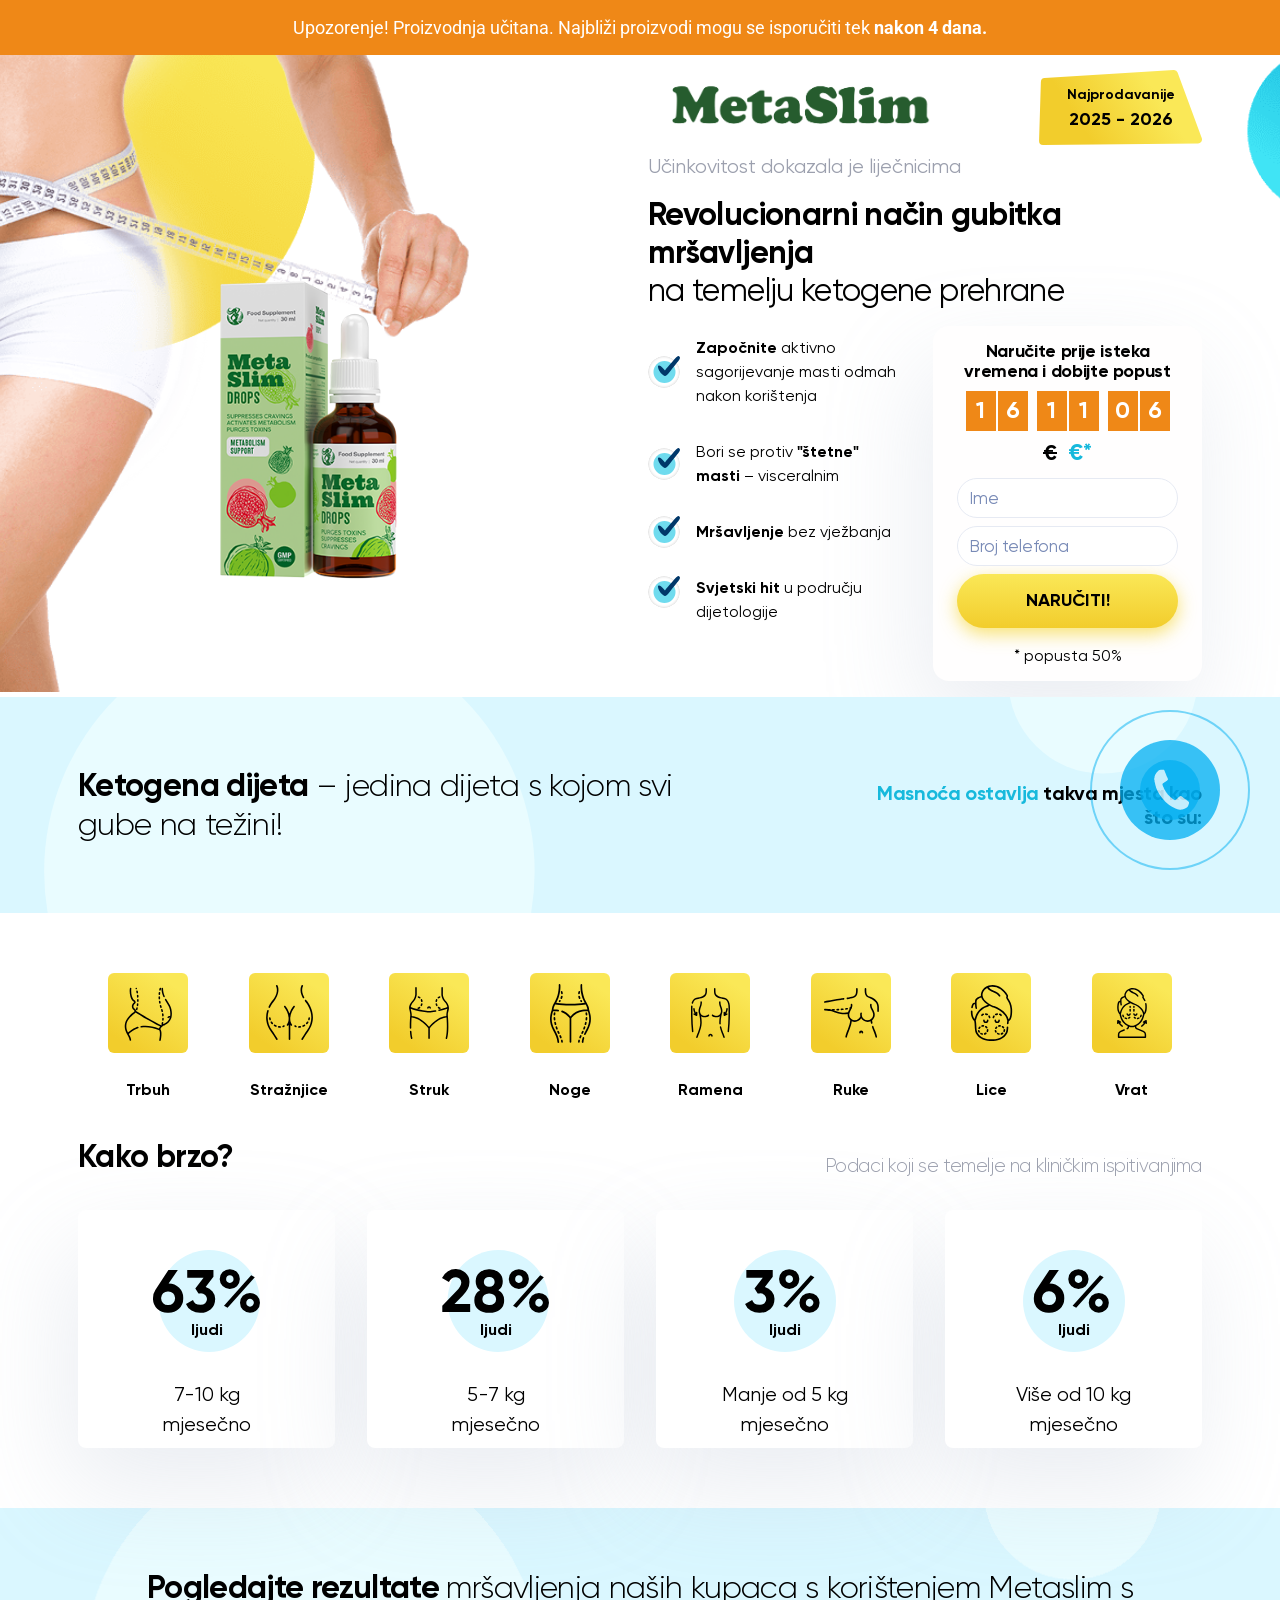
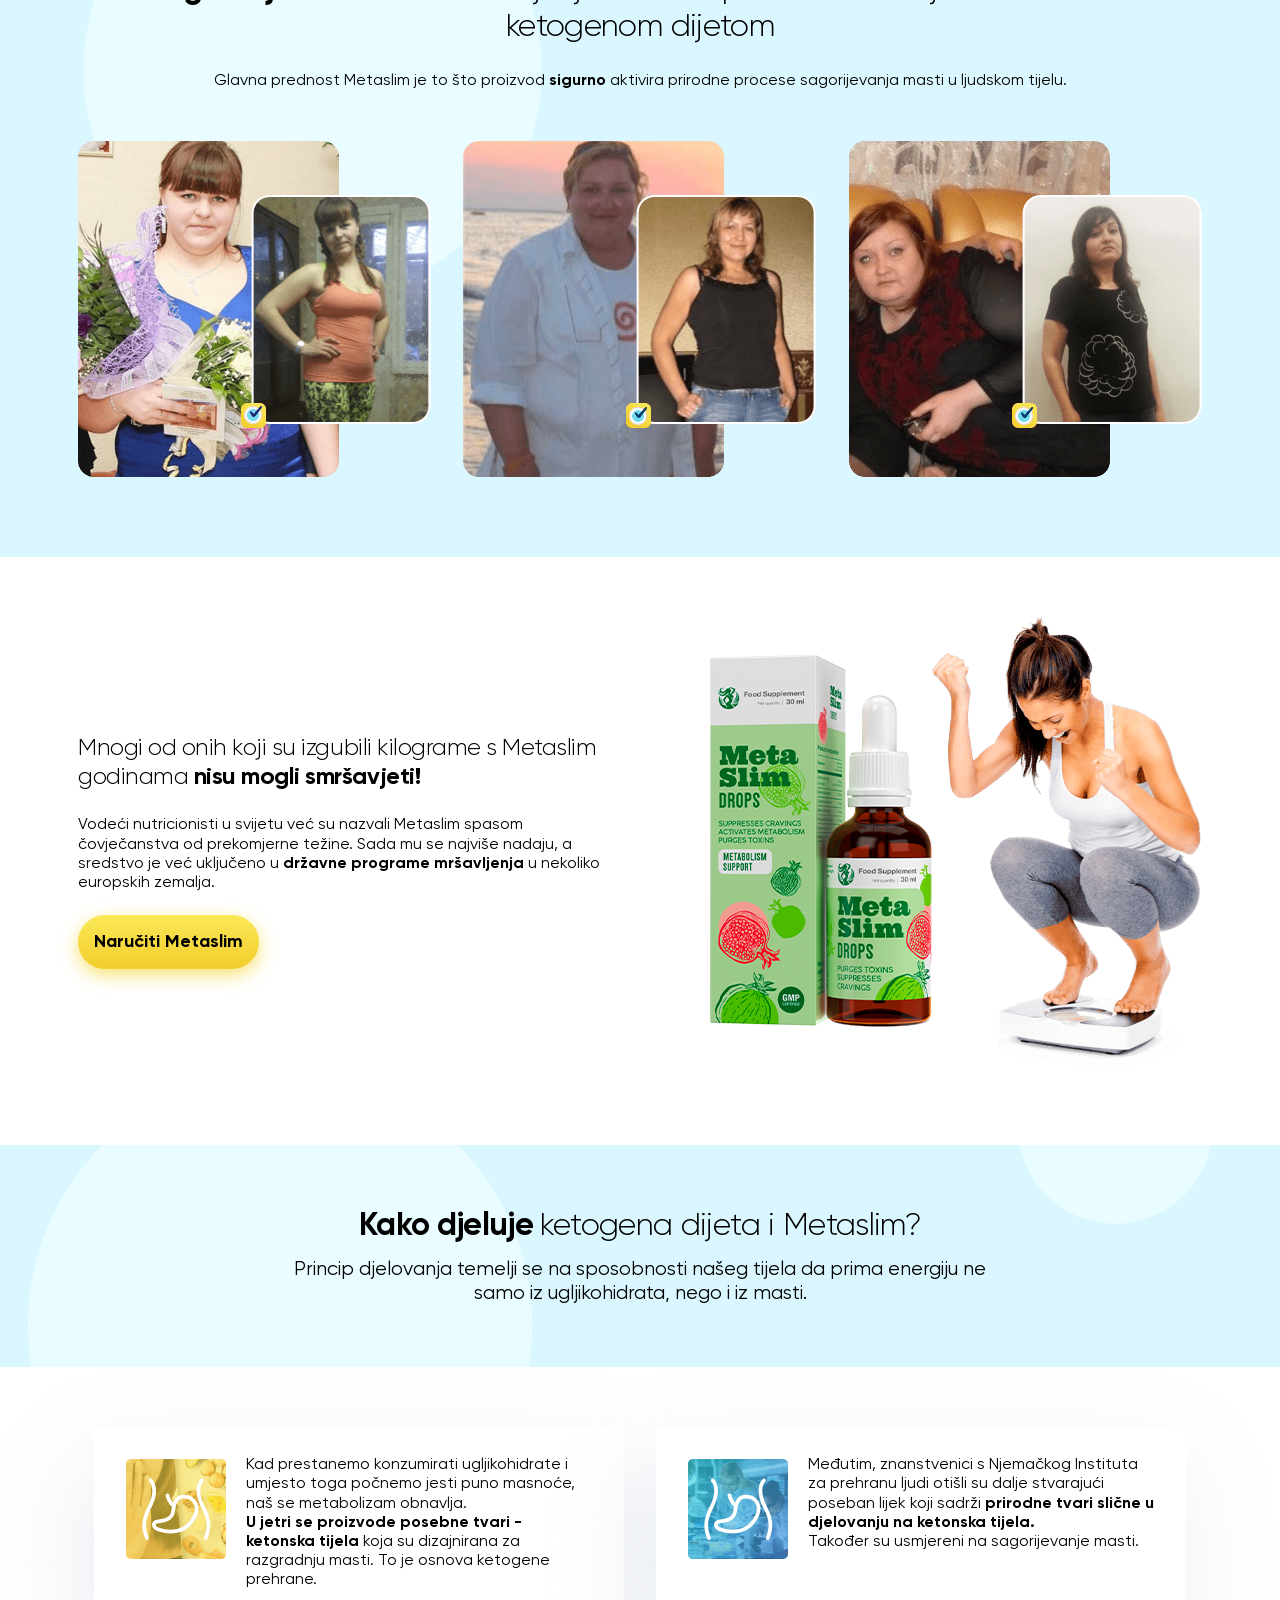
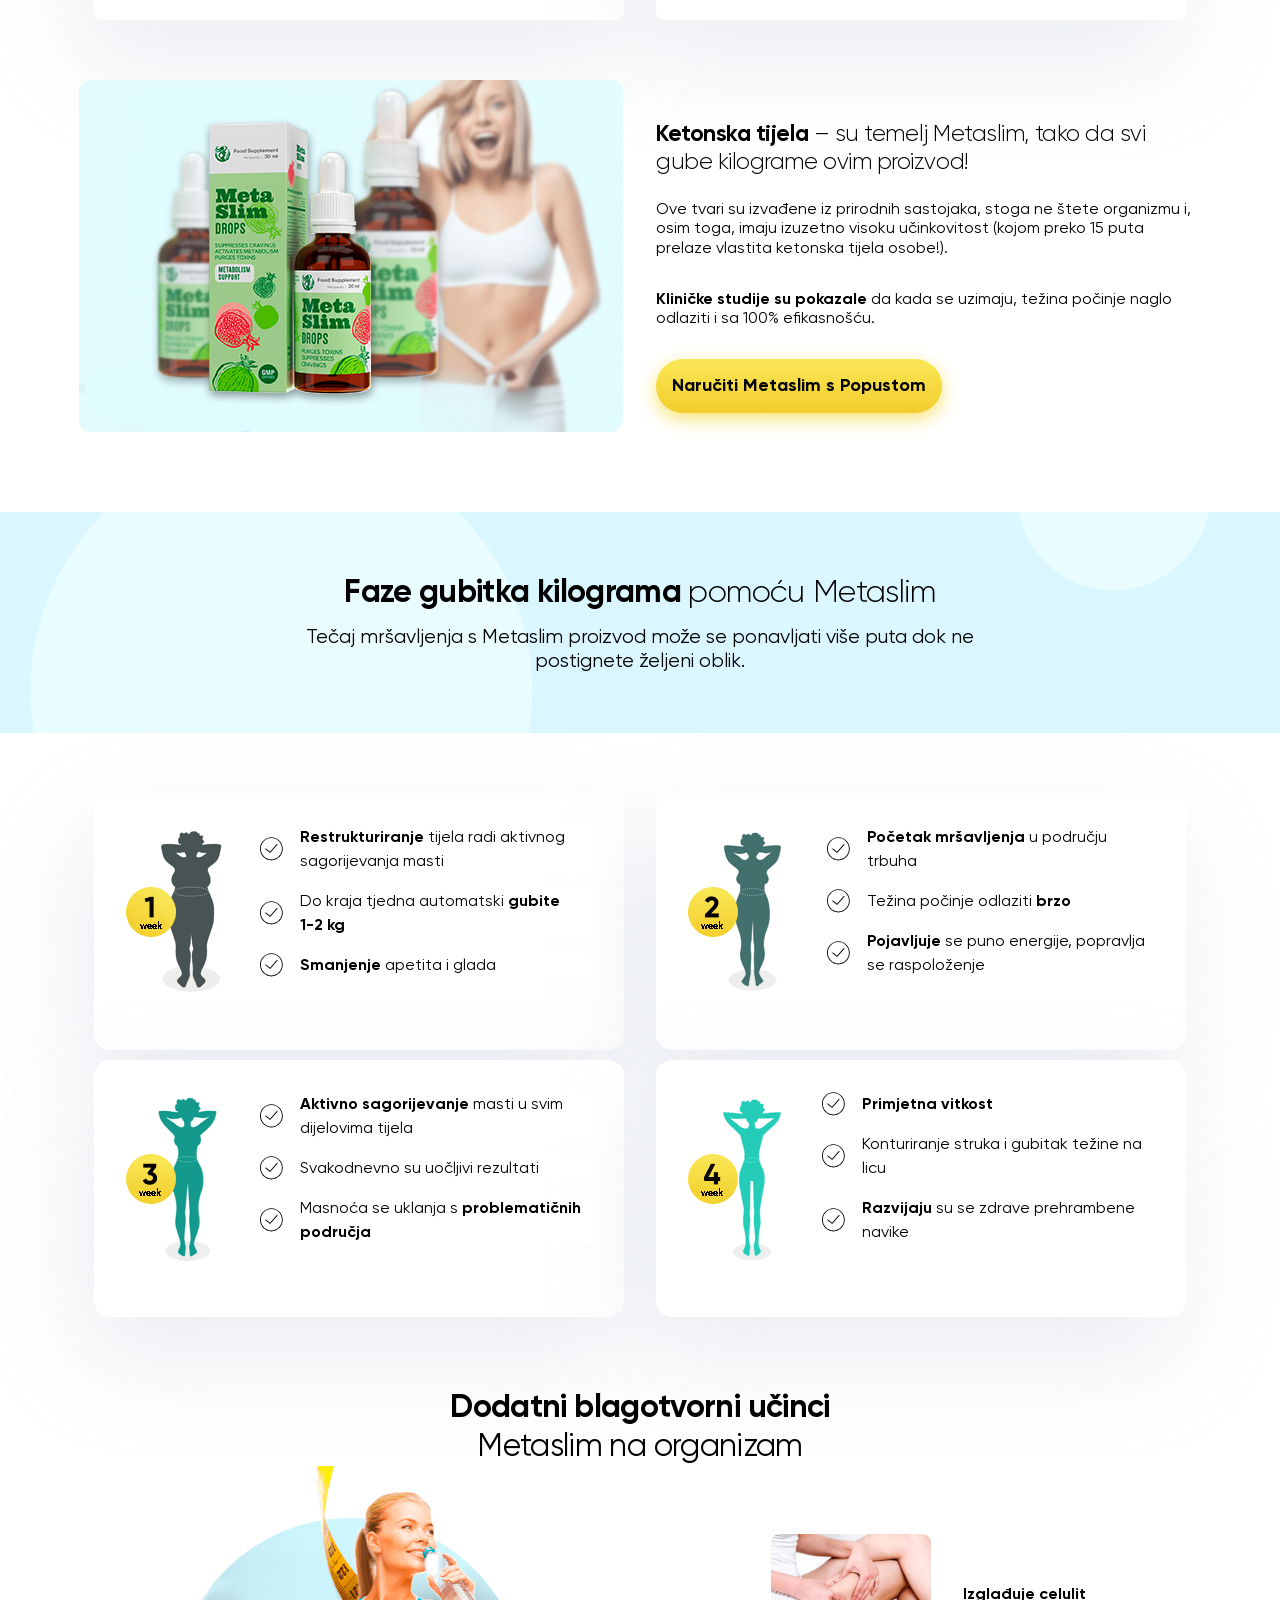
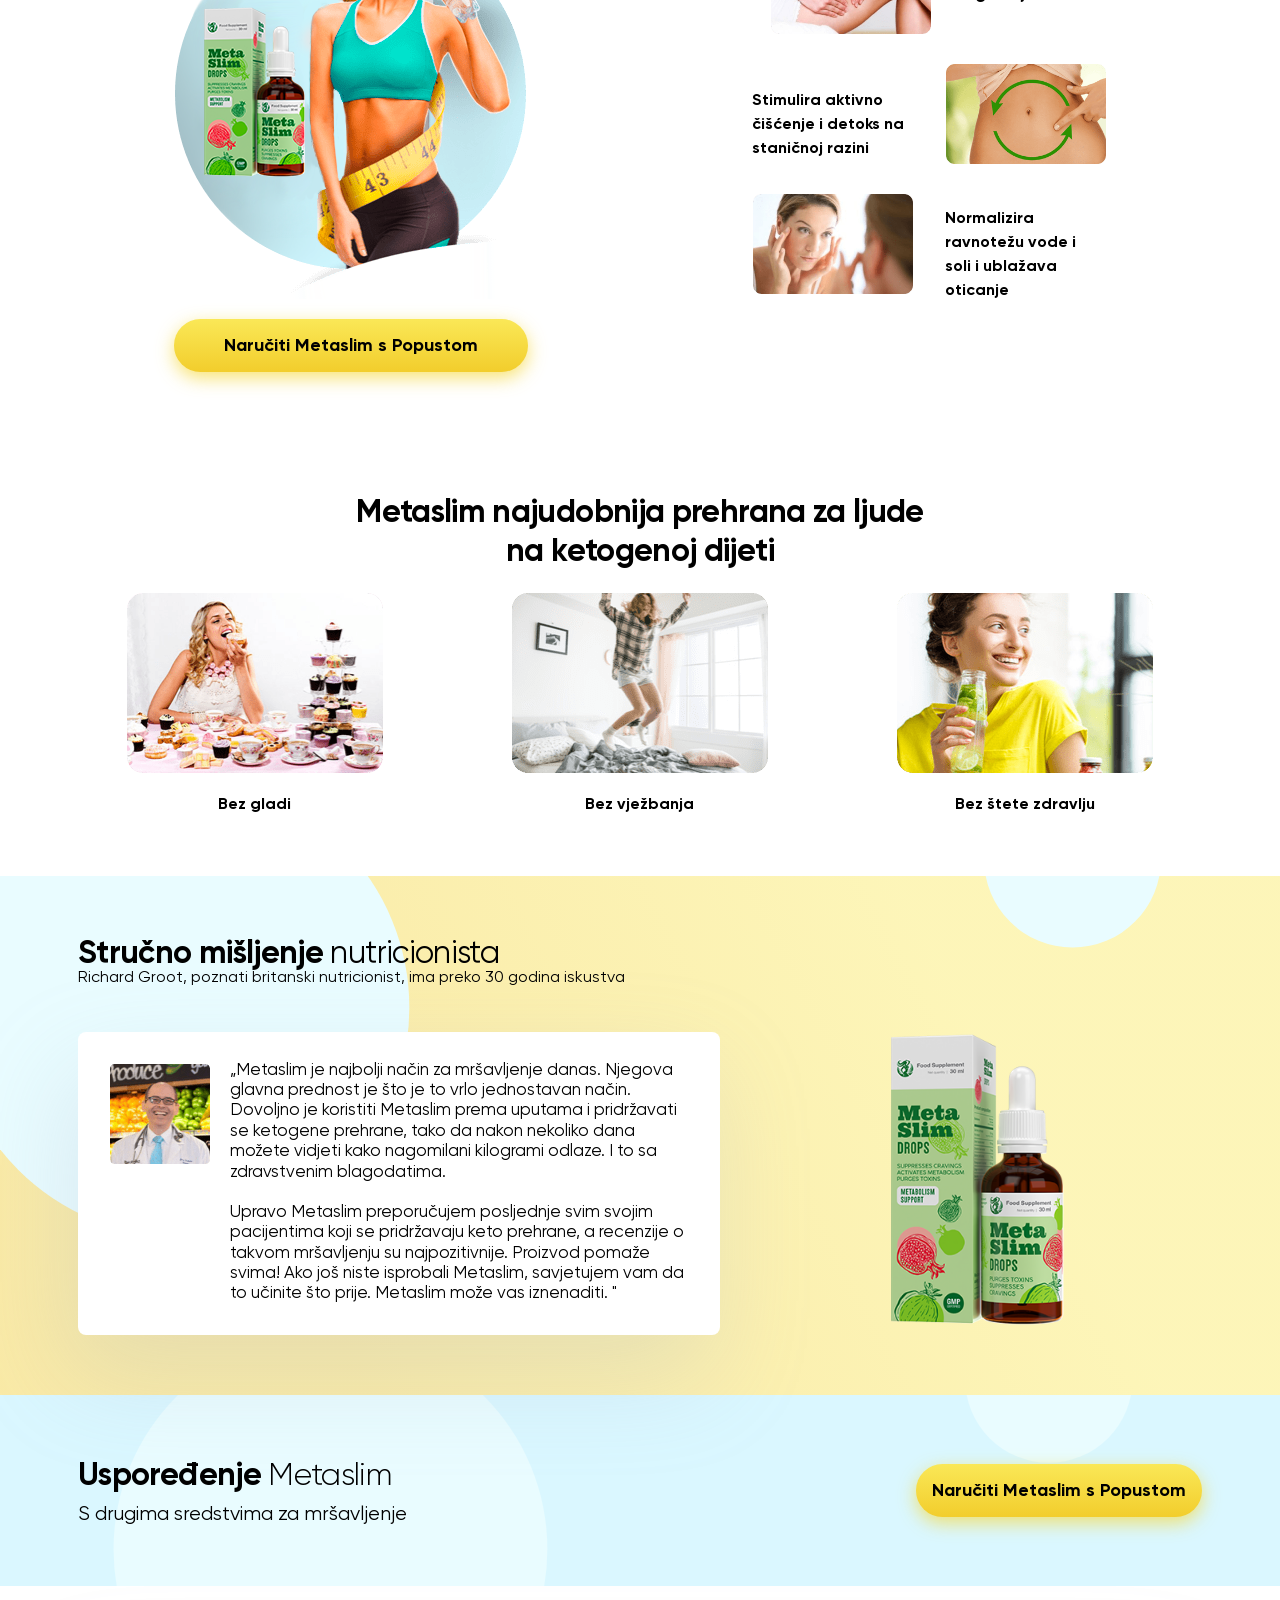
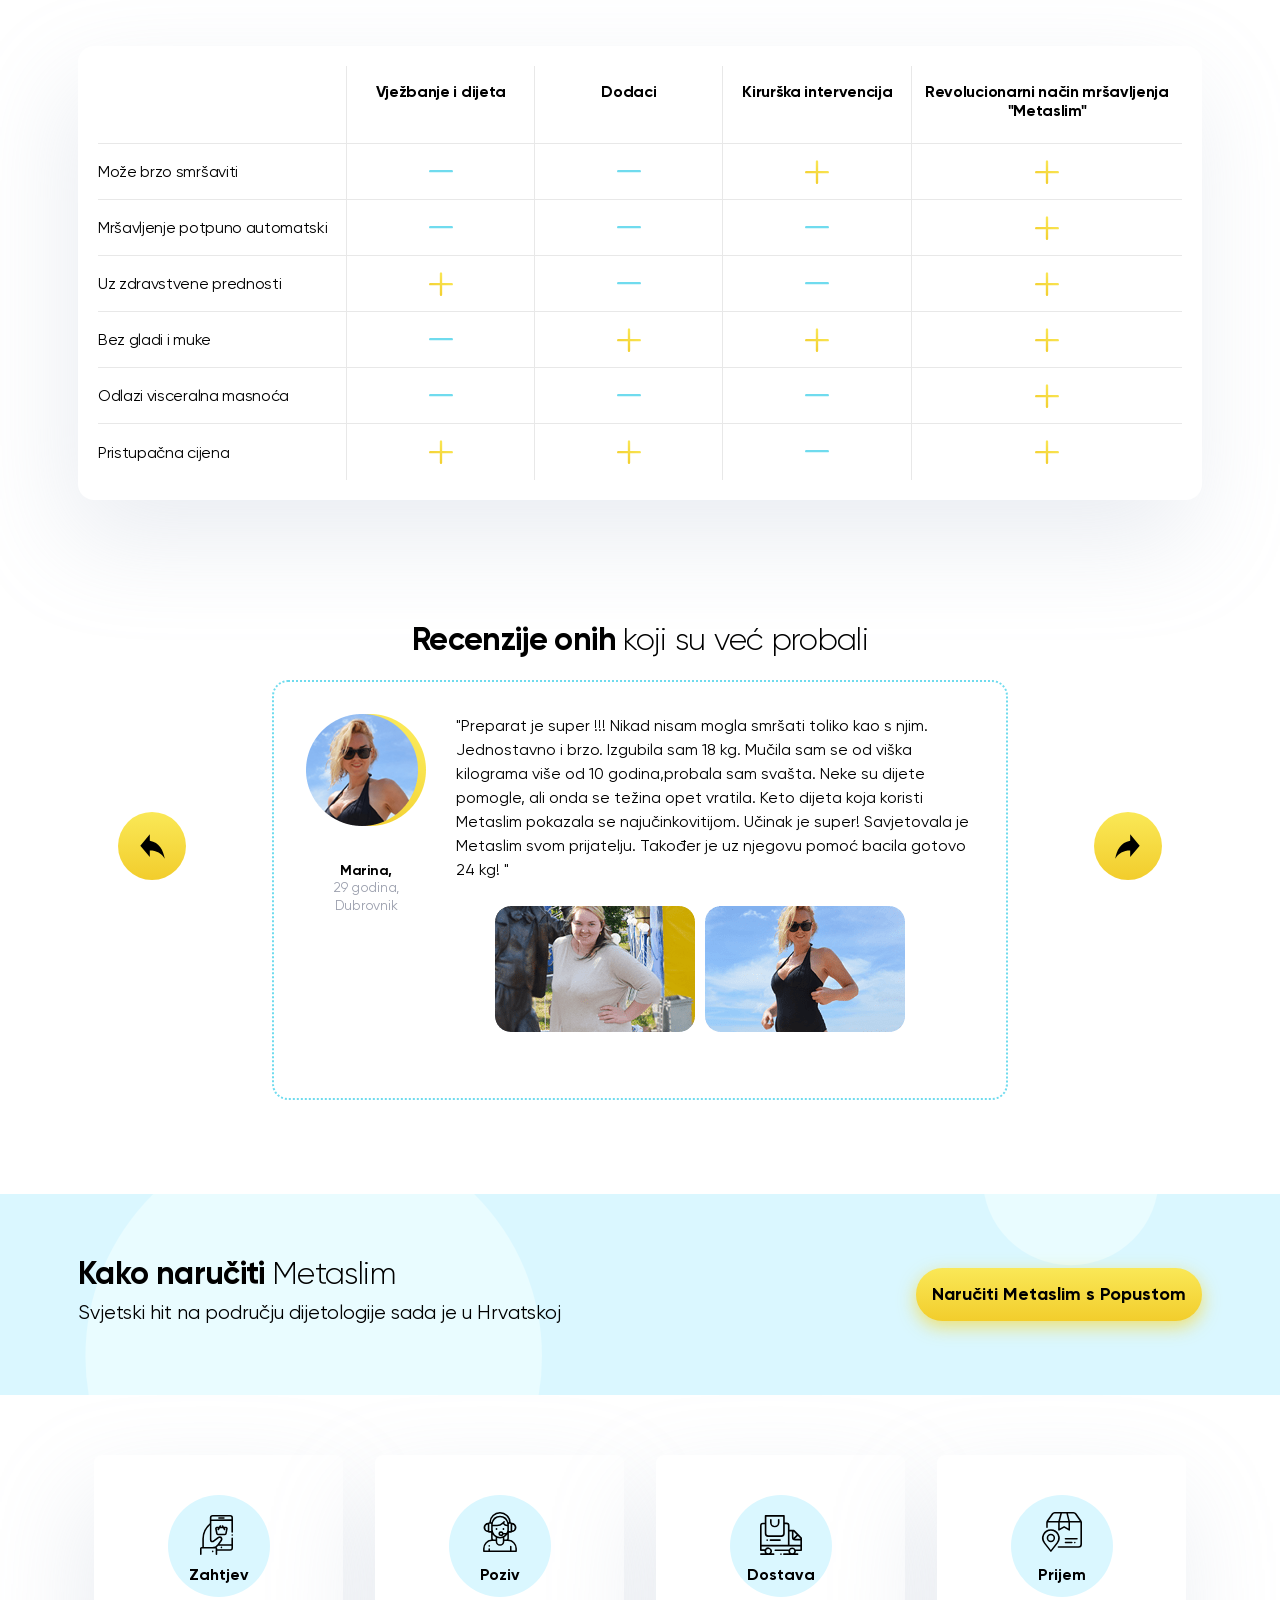
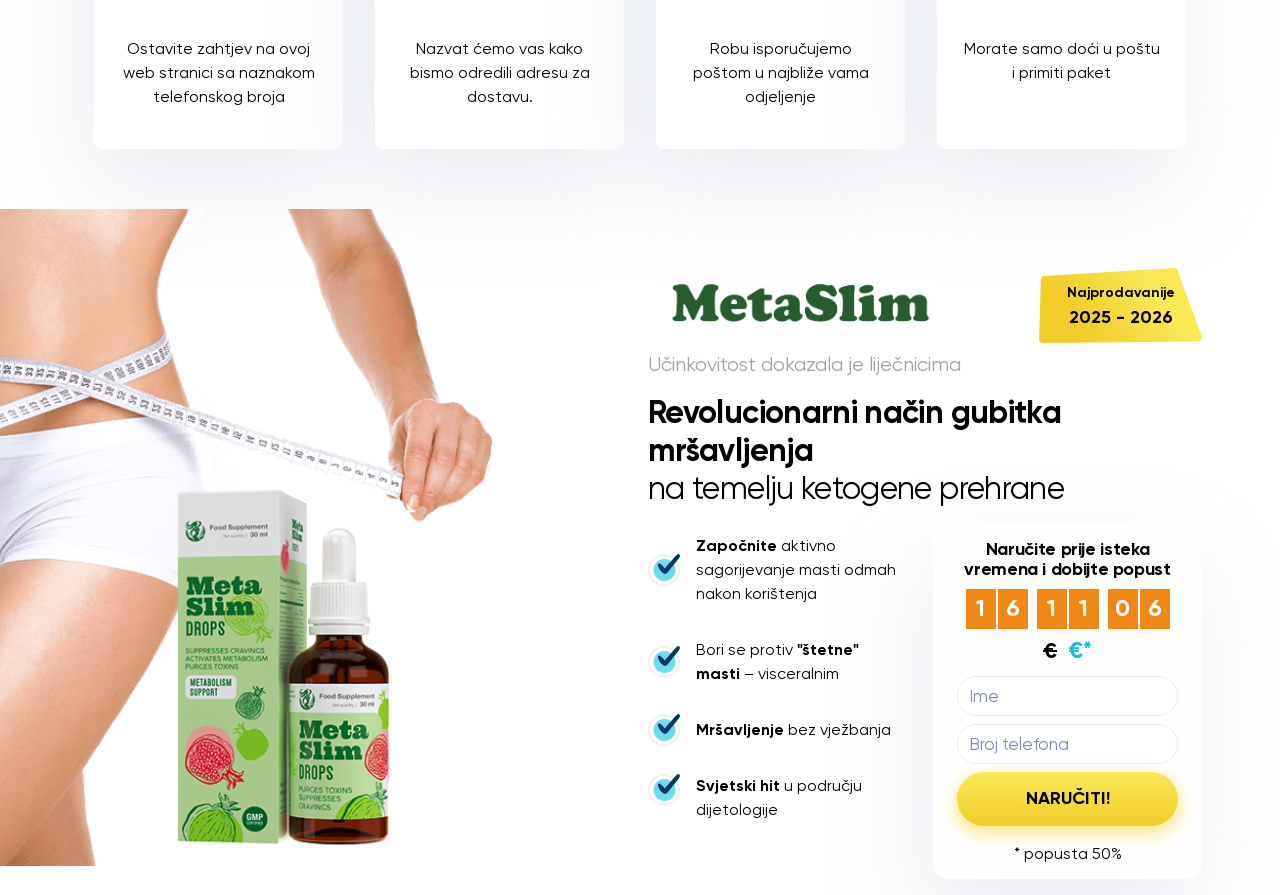
==== index.html @ 4e83c218 "Initial commit - Landing Metaslim Croatia" ====
<!doctype html>
<html lang="hr">
  <head>
    <meta charset="utf-8" />
    <meta content="width=device-width, initial-scale=1.0" name="viewport" />
    <title>Metaslim</title>
    <link rel="icon" href="img/favicon.png" type="image/x-icon" />
    <link rel="stylesheet" href="css/magnific-popup.css" />
    <link rel="stylesheet" href="css/style.css" />
    <style>
      .blockRedLine3103 {
        display: none !important;
      }
      .validator__tooltip {
        z-index: 0 !important;
      }
    </style>
  <script type="text/javascript" src="script_land.js" defer></script></head>
  <body class="timer-different">
    <div class="top-banner">
      <div class="top-banner__container">
        <p class="top-banner__attention"><span>Upozorenje!</span> Proizvodnja učitana. Najbliži proizvodi mogu se isporučiti tek <b>nakon 4 dana.</b></p>
      </div>
    </div>
    <header class="bg_header">
      <!-- / HEADER -->
      <div class="mw">
        <figure class="logo">
          <img alt="" class="main_logo" src="img/logo.png" />
          <figcaption>
            <span> Učinkovitost dokazala je liječnicima </span>
          </figcaption>
          <div class="order-hit">
            <img alt="" class="label" src="img/label.svg" />
            <div class="order-hit-txt">
              Najprodavanije<br />
              <span class="order-hit-txt-years">
                <script>
                  document.write(new Date().getFullYear() - 1);
                </script>
                -
                <script>
                  document.write(new Date().getFullYear());
                </script>
              </span>
            </div>
          </div>
        </figure>
        <figure class="product">
          <img alt="" class="sticker" src="img/label-2.svg" />
          <img alt="" class="main_product" src="img/produc1t.png" style="width: 100%; max-width: 225px; margin-top: 45px" />
        </figure>
        <h1>
          Revolucionarni način gubitka mršavljenja
          <br />
          <span> na temelju ketogene prehrane </span>
        </h1>
        <ul class="list marked">
          <li>
            <strong> Započnite </strong>
            aktivno sagorijevanje masti odmah nakon korištenja
          </li>
          <li>
            Bori se protiv
            <strong> "štetne" masti </strong>
            – visceralnim
          </li>
          <li>
            <strong> Mršavljenje </strong>
            bez vježbanja
          </li>
          <li>
            <strong> Svjetski hit </strong>
            u području dijetologije
          </li>
        </ul>
        <div class="form">
          <form action="/land/order" method="post" class="x_order_form al-form">
            <h5 class="w_700">
              Naručite prije isteka
              <br />
              vremena i dobijte popust
              <br />
            </h5>
            <div class="timer_container">
              <div class="timer">
                <div class="item-timer ih">
                  <span class="d_hours"></span>
                  <span class="d_hours"></span>
                </div>
                <div class="item-timer im">
                  <span class="d_minutes"></span>
                  <span class="d_minutes"></span>
                </div>
                <div class="item-timer is">
                  <span class="d_seconds"></span>
                  <span class="d_seconds"></span>
                </div>
              </div>
            </div>
            <span class="price w_700">
              <span class="old x_price_previous al-raw-cost-promo"></span><span class="old x_currency al-raw-currency">&euro;</span>
              <span class="new"> <span class="x_price_current al-raw-cost"></span><span class="new x_currency al-raw-currency">&euro;</span>*</span>
            </span>
            <select class="al-country" name="country" style="display: none"></select>
            <div><input placeholder="Ime" name="name" type="text" required autocomplete="name" /></div>
            <div><input placeholder="Broj telefona" name="phone" type="tel" required autocomplete="tel" /></div>
            <input type="submit" value="NARUČITI!" />
            <p>* popusta 50%</p>
          </form>
        </div>
      </div>
    </header>
    <main class="main-content">
      <!-- /Section 001 -->
      <section class="bg_011" id="art011">
        <div class="mw is-grid">
          <div class="col c-8">
            <h2>
              <strong> Ketogena dijeta </strong>
              – jedina dijeta s kojom svi gube na težini!
            </h2>
          </div>
          <div class="col c-4">
            <h4>
              <span class="color_alt_2"> Masnoća ostavlja </span>
              takva mjesta kao što su:
            </h4>
          </div>
        </div>
      </section>
      <!-- / SECTION 1 -->
      <section id="art1">
        <div class="mw">
          <ul class="cards is-grid type_1">
            <li>
              <figure>
                <img src="img/a1-1.svg" />
                <figcaption>
                  <p>Trbuh</p>
                </figcaption>
              </figure>
            </li>
            <li>
              <figure>
                <img src="img/a1-2.svg" />
                <figcaption>
                  <p>Stražnjice</p>
                </figcaption>
              </figure>
            </li>
            <li>
              <figure>
                <img src="img/a1-3.svg" />
                <figcaption>
                  <p>Struk</p>
                </figcaption>
              </figure>
            </li>
            <li>
              <figure>
                <img src="img/a1-4.svg" />
                <figcaption>
                  <p>Noge</p>
                </figcaption>
              </figure>
            </li>
            <li>
              <figure>
                <img src="img/a1-5.svg" />
                <figcaption>
                  <p>Ramena</p>
                </figcaption>
              </figure>
            </li>
            <li>
              <figure>
                <img src="img/a1-6.svg" />
                <figcaption>
                  <p>Ruke</p>
                </figcaption>
              </figure>
            </li>
            <li>
              <figure>
                <img src="img/a1-7.svg" />
                <figcaption>
                  <p>Lice</p>
                </figcaption>
              </figure>
            </li>
            <li>
              <figure>
                <img src="img/a1-8.svg" />
                <figcaption>
                  <p>Vrat</p>
                </figcaption>
              </figure>
            </li>
          </ul>
        </div>
      </section>
      <!-- / SECTION 2 -->
      <section class="bg_2" id="art2">
        <div class="mw is-grid">
          <div class="col c-6">
            <h2>Kako brzo?</h2>
            <br />
          </div>
          <div class="col c-6">
            <h4 class="color_alt">Podaci koji se temelje na kliničkim ispitivanjima</h4>
          </div>
        </div>
        <div class="mw">
          <ul class="cards is-grid type_2">
            <li>
              <figure>
                <div class="people-perc">
                  <img src="img/a2-1.svg" />
                  <div class="people-perc-txt">ljudi</div>
                </div>
                <figcaption>
                  <p>
                    7-10 kg
                    <br />
                    mjesečno
                    <br />
                  </p>
                </figcaption>
              </figure>
            </li>
            <li>
              <figure>
                <div class="people-perc">
                  <img src="img/a2-2.svg" />
                  <div class="people-perc-txt">ljudi</div>
                </div>
                <figcaption>
                  <p>
                    5-7 kg
                    <br />
                    mjesečno
                    <br />
                  </p>
                </figcaption>
              </figure>
            </li>
            <li>
              <figure>
                <div class="people-perc">
                  <img src="img/a2-3.svg" />
                  <div class="people-perc-txt">ljudi</div>
                </div>
                <figcaption>
                  <p>
                    Manje od 5 kg
                    <br />
                    mjesečno
                    <br />
                  </p>
                </figcaption>
              </figure>
            </li>
            <li>
              <figure>
                <div class="people-perc">
                  <img src="img/a2-4.svg" />
                  <div class="people-perc-txt">ljudi</div>
                </div>
                <figcaption>
                  <p>
                    Više od 10 kg<br />
                    mjesečno
                    <br />
                  </p>
                </figcaption>
              </figure>
            </li>
          </ul>
        </div>
      </section>
      <!-- / SECTION 3 -->
      <section class="bg_3 invert text__color-inversion" id="art3">
        <div class="mw dc">
          <h2>
            <strong> Pogledajte rezultate </strong>
            mršavljenja naših kupaca s korištenjem Metaslim s ketogenom dijetom
          </h2>
          <p class="after__title">
            Glavna prednost Metaslim je to što proizvod
            <strong> sigurno </strong>
            aktivira prirodne procese sagorijevanja masti u ljudskom tijelu.
          </p>
        </div>
        <div class="mw">
          <ul class="cards is-grid type_3">
            <li>
              <figure>
                <img src="img/a3-1.png" />
              </figure>
            </li>
            <li>
              <figure>
                <img src="img/a3-2.png" />
              </figure>
            </li>
            <li>
              <figure>
                <img src="img/a3-3.png" />
              </figure>
            </li>
          </ul>
        </div>
      </section>
      <!-- / SECTION 4 -->
      <section class="bg_4" id="art4">
        <div class="mw is-grid">
          <div class="col c-6">
            <h3>
              Mnogi od onih koji su izgubili kilograme s Metaslim godinama
              <strong> nisu mogli smršavjeti! </strong>
            </h3>
            <p>
              Vodeći nutricionisti u svijetu već su nazvali Metaslim spasom čovječanstva od prekomjerne težine. Sada mu se najviše nadaju, a sredstvo je već uključeno u <strong>državne programe mršavljenja </strong>
              u nekoliko europskih zemalja.
            </p>
            <button class="sm-center btn type_0 modal ever-popup-btn" style="margin-top: 10px; display: block" href="#">Naručiti Metaslim</button>
          </div>
          <div class="col c-6">
            <figure>
              <img src="img/a4.png" />
            </figure>
          </div>
        </div>
      </section>
      <!-- /SECTION 55 -->
      <section class="bg_55" id="art55">
        <div class="mw dc">
          <h2>
            <strong> Kako djeluje </strong>
            ketogena dijeta i Metaslim?
          </h2>
          <p class="after__title">Princip djelovanja temelji se na sposobnosti našeg tijela da prima energiju ne samo iz ugljikohidrata, nego i iz masti.</p>
        </div>
      </section>
      <!-- / SECTION 5 -->
      <section id="art5">
        <div class="mw dc">
          <ul class="type_5 cards is-grid">
            <li>
              <figure>
                <img src="img/a5-1.png" />
                <figcaption>
                  <p>Kad prestanemo konzumirati ugljikohidrate i umjesto toga počnemo jesti puno masnoće, naš se metabolizam obnavlja.</p>
                  <p>
                    <strong> U jetri se proizvode posebne tvari - ketonska tijela </strong>
                    koja su dizajnirana za razgradnju masti. To je osnova ketogene prehrane.
                  </p>
                </figcaption>
              </figure>
            </li>
            <li>
              <figure>
                <img src="img/a5-2.png" />
                <figcaption>
                  <p>
                    Međutim, znanstvenici s Njemačkog Instituta za prehranu ljudi otišli su dalje stvarajući poseban lijek koji sadrži
                    <strong> prirodne tvari slične u djelovanju na ketonska tijela. </strong>
                  </p>
                  <p>Također su usmjereni na sagorijevanje masti.</p>
                </figcaption>
              </figure>
            </li>
          </ul>
        </div>
      </section>
      <!-- / SECTION 6 -->
      <section id="art6">
        <div class="mw is-grid">
          <div class="col c-6">
            <figure>
              <img src="img/a6.png" style="border-radius: 13px" />
            </figure>
          </div>
          <div class="col c-6">
            <h3>
              <strong> Ketonska tijela </strong>
              – su temelj Metaslim, tako da svi gube kilograme ovim proizvod!
            </h3>
            <p>Ove tvari su izvađene iz prirodnih sastojaka, stoga ne štete organizmu i, osim toga, imaju izuzetno visoku učinkovitost (kojom preko 15 puta prelaze vlastita ketonska tijela osobe!).</p>
            <p>
              <strong> Kliničke studije su pokazale </strong>
              da kada se uzimaju, težina počinje naglo odlaziti i sa 100% efikasnošću.
            </p>
            <button class="btn type_0 modal ever-popup-btn" href="#">Naručiti Metaslim s Popustom</button>
          </div>
        </div>
      </section>
      <!-- /SECTION 77 -->
      <section class="bg_77" id="art77">
        <div class="mw dc">
          <h2>
            <strong> Faze gubitka kilograma </strong>
            pomoću Metaslim
          </h2>
          <p class="after__title">Tečaj mršavljenja s Metaslim proizvod može se ponavljati više puta dok ne postignete željeni oblik.</p>
        </div>
      </section>
      <!-- / SECTION 7 -->
      <section id="art7">
        <div class="mw dc">
          <ul class="type_6 cards is-grid">
            <li>
              <figure>
                <img src="img/a7-1.png" />
                <figcaption>
                  <ul class="list marked marked2">
                    <li>
                      <strong> Restrukturiranje </strong>
                      tijela radi aktivnog sagorijevanja masti
                    </li>
                    <li>
                      Do kraja tjedna automatski
                      <strong>
                        gubite
                        <span style="white-space: nowrap">1-2 kg</span>
                        <br />
                      </strong>
                    </li>
                    <li>
                      <strong> Smanjenje </strong>
                      apetita i glada
                    </li>
                  </ul>
                </figcaption>
              </figure>
            </li>
            <li>
              <figure>
                <img src="img/a7-2.png" />
                <figcaption>
                  <ul class="list marked marked2">
                    <li>
                      <strong> Početak mršavljenja </strong>
                      u području
                      <br />
                      trbuha
                      <br />
                    </li>
                    <li>
                      Težina počinje odlaziti
                      <strong> brzo </strong>
                    </li>
                    <li>
                      <strong> Pojavljuje </strong>
                      se puno energije, popravlja se raspoloženje
                    </li>
                  </ul>
                </figcaption>
              </figure>
            </li>
            <li>
              <figure>
                <img src="img/a7-3.png" />
                <figcaption>
                  <ul class="list marked marked2">
                    <li>
                      <strong> Aktivno sagorijevanje </strong>
                      masti u svim dijelovima tijela
                    </li>
                    <li>Svakodnevno su uočljivi rezultati</li>
                    <li>
                      Masnoća se uklanja s
                      <strong> problematičnih područja </strong>
                    </li>
                  </ul>
                </figcaption>
              </figure>
            </li>
            <li>
              <figure>
                <img src="img/a7-4.png" />
                <figcaption>
                  <ul class="list marked marked2">
                    <li>
                      <strong> Primjetna vitkost </strong>
                    </li>
                    <li>Konturiranje struka i gubitak težine na licu</li>
                    <li>
                      <strong> Razvijaju </strong>
                      su se zdrave prehrambene navike
                    </li>
                  </ul>
                </figcaption>
              </figure>
            </li>
          </ul>
        </div>
      </section>
      <!-- / SECTION 8 -->
      <section id="art8">
        <div class="mw dc">
          <h2>
            Dodatni blagotvorni učinci
            <span>
              <br />
              Metaslim na organizam
            </span>
          </h2>
        </div>
        <div class="mw is-grid">
          <div class="col c-4">
            <figure class="other">
              <img src="img/a8.png" />
              <button class="btn type_0 modal ever-popup-btn first-btn" style="width: 100%" href="#">Naručiti Metaslim s Popustom</button>
            </figure>
          </div>
          <div class="col c-4">
            <ul class="cards is-grid type_88">
              <li>
                <figure>
                  <img src="img/a8-4.png" />
                </figure>
                <p class="other">Izglađuje celulit</p>
              </li>
              <li>
                <p class="h order2">Stimulira aktivno čišćenje i detoks na staničnoj razini</p>
                <figure class="order1">
                  <img src="img/a8-5.png" />
                </figure>
              </li>
              <li>
                <figure>
                  <img src="img/a8-6.png" />
                </figure>
                <p class="other">Normalizira ravnotežu vode i soli i ublažava oticanje</p>
              </li>
            </ul>
            <button class="btn type_0 modal ever-popup-btn second-btn" href="#">Naručiti Metaslim s Popustom</button>
          </div>
        </div>
      </section>
      <!-- / SECTION 10 -->
      <section class="bg_10" id="art10">
        <div class="mw dc">
          <h2>
            Metaslim najudobnija prehrana za ljude<br />
            na ketogenoj dijeti
          </h2>
          <div class="mw"></div>
          <ul class="cards is-grid type_9">
            <li>
              <figure>
                <img src="img/a10-1.png" class="not" />
                <figcaption>
                  <p>Bez gladi</p>
                </figcaption>
              </figure>
            </li>
            <li>
              <figure>
                <img src="img/a10-3.png" class="not" />
                <figcaption>
                  <p>Bez vježbanja</p>
                </figcaption>
              </figure>
            </li>
            <li>
              <figure>
                <img src="img/a10-4.png" class="not" />
                <figcaption>
                  <p>Bez štete zdravlju</p>
                </figcaption>
              </figure>
            </li>
          </ul>
        </div>
      </section>
      <!-- / SECTION 11 -->
      <section class="bg_11" id="art11">
        <div class="mw is-grid">
          <div class="col c-7">
            <h2>
              Stručno mišljenje
              <span> nutricionista </span>
            </h2>
            <p class="after__title">Richard Groot, poznati britanski nutricionist, ima preko 30 godina iskustva</p>
            <div class="other">
              <figure>
                <img src="img/a11.png" class="not expert" />
                <figcaption>
                  <p class="mt" style="font-size: 17px">„Metaslim je najbolji način za mršavljenje danas. Njegova glavna prednost je što je to vrlo jednostavan način. Dovoljno je koristiti Metaslim prema uputama i pridržavati se ketogene prehrane, tako da nakon nekoliko dana možete vidjeti kako nagomilani kilogrami odlaze. I to sa zdravstvenim blagodatima.</p>
                  <p style="font-size: 17px">Upravo Metaslim preporučujem posljednje svim svojim pacijentima koji se pridržavaju keto prehrane, a recenzije o takvom mršavljenju su najpozitivnije. Proizvod pomaže svima! Ako još niste isprobali Metaslim, savjetujem vam da to učinite što prije. Metaslim može vas iznenaditi. "</p>
                </figcaption>
              </figure>
            </div>
          </div>
          <div class="col c-5">
            <div class="mw">
              <figure class="h">
                <img src="img/produc1t.png" class="not product" />
              </figure>
            </div>
          </div>
        </div>
      </section>
      <!-- /SECTION 112 -->
      <section class="bg_112" id="art012">
        <div class="mw is-grid">
          <div class="col c-6">
            <h2>
              <strong> Uspoređenje </strong>
              Metaslim
            </h2>
            <p class="after__title">S drugima sredstvima za mršavljenje</p>
          </div>
          <div class="col c-6 other">
            <button class="btn type_0 modal ever-popup-btn" href="#">Naručiti Metaslim s Popustom</button>
          </div>
        </div>
      </section>
      <!-- / SECTION 12 -->
      <section class="bg_12" id="art12">
        <div class="mw">
          <div class="table type_1 main-table">
            <div class="features dn">
              <div class="empty"></div>
              <div class="param">
                <h6>Može brzo smršaviti</h6>
              </div>
              <div class="param">
                <h6>Mršavljenje potpuno automatski</h6>
              </div>
              <div class="param">
                <h6>Uz zdravstvene prednosti</h6>
              </div>
              <div class="param">
                <h6>Bez gladi i muke</h6>
              </div>
              <div class="param">
                <h6>Odlazi visceralna masnoća</h6>
              </div>
              <div class="param">
                <h6>Pristupačna cijena</h6>
              </div>
            </div>
            <div class="cols">
              <div class="col">
                <div>
                  <h5>Vježbanje i dijeta</h5>
                </div>
                <div>
                  <img src="img/minus.svg" />
                </div>
                <div>
                  <img src="img/minus.svg" />
                </div>
                <div>
                  <img src="img/plus.svg" />
                </div>
                <div>
                  <img src="img/minus.svg" />
                </div>
                <div>
                  <img src="img/minus.svg" />
                </div>
                <div>
                  <img src="img/plus.svg" />
                </div>
              </div>
              <div class="col second">
                <div>
                  <h5>Dodaci</h5>
                </div>
                <div>
                  <img src="img/minus.svg" />
                </div>
                <div>
                  <img src="img/minus.svg" />
                </div>
                <div>
                  <img src="img/minus.svg" />
                </div>
                <div>
                  <img src="img/plus.svg" />
                </div>
                <div>
                  <img src="img/minus.svg" />
                </div>
                <div>
                  <img src="img/plus.svg" />
                </div>
              </div>
              <div class="col bn third">
                <div>
                  <h5>Kirurška intervencija</h5>
                </div>
                <div>
                  <img src="img/plus.svg" />
                </div>
                <div>
                  <img src="img/minus.svg" />
                </div>
                <div>
                  <img src="img/minus.svg" />
                </div>
                <div>
                  <img src="img/plus.svg" />
                </div>
                <div>
                  <img src="img/minus.svg" />
                </div>
                <div>
                  <img src="img/minus.svg" />
                </div>
              </div>
            </div>
            <div class="col features">
              <div>
                <h5>Revolucionarni način mršavljenja "Metaslim"</h5>
              </div>
              <div>
                <img src="img/plus.svg" />
              </div>
              <div>
                <img src="img/plus.svg" />
              </div>
              <div>
                <img src="img/plus.svg" />
              </div>
              <div>
                <img src="img/plus.svg" />
              </div>
              <div>
                <img src="img/plus.svg" />
              </div>
              <div>
                <img src="img/plus.svg" />
              </div>
            </div>
          </div>
          <div class="text-absolute">
            <h6>Može brzo smršaviti</h6>
            <h6>Mršavljenje potpuno automatski</h6>
            <h6>Uz zdravstvene prednosti</h6>
            <h6>Bez gladi i muke</h6>
            <h6>Odlazi visceralna masnoća</h6>
            <h6>Pristupačna cijena</h6>
          </div>
          <div class="scc">
            <button class="table-prev"></button>
            <button class="table-next"></button>
          </div>
        </div>
      </section>
      <!-- / SECTION 13 -->
      <section class="bg_13" id="art13">
        <div class="mw dc">
          <h2>
            <strong> Recenzije onih </strong>
            koji su već probali
          </h2>
        </div>
        <div class="mw dc">
          <div class="scw rew">
            <ul id="reviews">
              <li>
                <figure>
                  <img src="img/ava1.png" style="max-width: 120px" />
                  <figcaption>
                    <h5>
                      Marina,
                      <span class="color_alt">
                        <br />
                        29 godina, Dubrovnik
                        <br />
                      </span>
                    </h5>
                  </figcaption>
                </figure>
                <article>
                  <p>"Preparat je super !!! Nikad nisam mogla smršati toliko kao s njim. Jednostavno i brzo. Izgubila sam 18 kg. Mučila sam se od viška kilograma više od 10 godina,probala sam svašta. Neke su dijete pomogle, ali onda se težina opet vratila. Keto dijeta koja koristi Metaslim pokazala se najučinkovitijom. Učinak je super! Savjetovala je Metaslim svom prijatelju. Također je uz njegovu pomoć bacila gotovo 24 kg! "</p>
                  <figure>
                    <img src="img/r1.png" />
                  </figure>
                </article>
              </li>
              <li>
                <figure>
                  <img src="img/ava2.png" style="max-width: 120px" />
                  <figcaption>
                    <h5>
                      Katarina,
                      <br />
                      <span class="color_alt"> 55 godina, Vukovar </span>
                      <br />
                    </h5>
                  </figcaption>
                </figure>
                <article>
                  <p>"Imam 55 godina. Patim od viška već od 41 godine. U najgorim razdobljima težina bila sam 117 kg. U posljednjoj godini zdravlje je postalo jako loše. Liječnik je rekao da moram hitno smršaviti, jer ni srce više ne može izdržati, a ni zglobovi. Isprobala sam keto dijetu s Metaslim. Da budem iskrena, nisam stvarno vjerovao da će mi ova metoda pomoći. Ali na kraju sam skinula gotovo 30 kg. Uzela sam Metaslim jedan tečaj. Sad mi je zdravlje bolje. Jako sam zadovoljna rezultatom, naručit ću još jedan Metaslim. "</p>
                  <figure>
                    <img src="img/r2.png" />
                  </figure>
                </article>
              </li>
              <li>
                <figure>
                  <img src="img/ava3.png" style="max-width: 120px" />
                  <figcaption>
                    <h5>
                      Kristina,
                      <span class="color_alt">
                        <br />
                        34 godine, Varaždin
                        <br />
                      </span>
                    </h5>
                  </figcaption>
                </figure>
                <article>
                  <p>"Svidjelo mi se mršaviti s Metaslim činjenicom da ništa ne treba raditi. Samo slijedite keto dijetu, pijte proizvod s vodom i izgubite kilograme. Nisam našao nikakve negativne učinke na tijelo. Naprotiv, pojavilo se puno energije, postalo je bolje da se dovoljno naspavam, koža se poboljšala, prištići koji su me gnjavili prije nego što je nestao, nestao je celulit! Izgubila sam 11 kg u 1 mjesecu. Sve mi se svidjelo. Uključit ću Metaslim. Savjetujem svima"</p>
                  <figure>
                    <img src="img/r3.png" />
                  </figure>
                </article>
              </li>
            </ul>
            <div class="scc">
              <button class="prev"></button>
              <button class="next"></button>
            </div>
          </div>
        </div>
      </section>
      <!-- / SECTION 13.5 -->
      <section class="photo">
        <div class="mw dc">
          <div class="gallery photo-gallery"></div>
          <div class="gallery-popup">
            <span class="popup-item">
              <button title="Close (Esc)" type="button" class="mfp-close">×</button>
            </span>
            <button title="Previous (Left arrow key)" type="button" class="mfp-arrow mfp-arrow-left mfp-prevent-close"></button>
            <button title="Next (Right arrow key)" type="button" class="mfp-arrow mfp-arrow-right mfp-prevent-close"></button>
          </div>
        </div>
      </section>
      <!-- / SECTION 13.5  end-->
      <!-- /Section 114 -->

      <!-- /Section 116 -->
      <section class="bg_116" id="art016">
        <div class="mw is-grid">
          <div class="col c-6">
            <h2>
              <strong> Kako naručiti </strong>
              Metaslim
            </h2>
            <p class="after__title">Svjetski hit na području dijetologije sada je u Hrvatskoj</p>
          </div>
          <div class="col c-6 other">
            <button class="btn type_0 modal ever-popup-btn" href="#">Naručiti Metaslim s Popustom</button>
          </div>
        </div>
      </section>
      <!-- / SECTION 16 -->
      <section class="bg_16" id="art16">
        <div class="mw dc">
          <ul class="cards is-grid type_13">
            <li>
              <figure>
                <div class="delivery-to">
                  <img src="img/a16-1.svg" />
                  <div class="delivery-to-txt">Zahtjev</div>
                </div>
                <figcaption>
                  <p>Ostavite zahtjev na ovoj web stranici sa naznakom telefonskog broja</p>
                </figcaption>
              </figure>
            </li>
            <li>
              <figure>
                <div class="delivery-to">
                  <img src="img/a16-2.svg" />
                  <div class="delivery-to-txt">Poziv</div>
                </div>
                <figcaption>
                  <p>Nazvat ćemo vas kako bismo odredili adresu za dostavu.</p>
                </figcaption>
              </figure>
            </li>
            <li>
              <figure>
                <div class="delivery-to">
                  <img src="img/a16-3.svg" />
                  <div class="delivery-to-txt">Dostava</div>
                </div>
                <figcaption>
                  <p>Robu isporučujemo poštom u najbliže vama odjeljenje</p>
                </figcaption>
              </figure>
            </li>
            <li>
              <figure>
                <div class="delivery-to">
                  <img src="img/a16-4.svg" />
                  <div class="delivery-to-txt">Prijem</div>
                </div>
                <figcaption>
                  <p>Morate samo doći u poštu i primiti paket</p>
                </figcaption>
              </figure>
            </li>
          </ul>
        </div>
      </section>
    </main>
    <footer>
      <!-- / FOOTER -->
      <div class="mw">
        <figure class="logo">
          <img alt="" class="main_logo" src="img/logo.png" />
          <figcaption>
            <span> Učinkovitost dokazala je liječnicima </span>
          </figcaption>
          <div class="order-hit">
            <img alt="" class="label" src="img/label.svg" />
            <div class="order-hit-txt">
              Najprodavanije<br />
              <span class="order-hit-txt-years">
                <script>
                  document.write(new Date().getFullYear() - 1);
                </script>
                -
                <script>
                  document.write(new Date().getFullYear());
                </script>
              </span>
            </div>
          </div>
        </figure>
        <figure class="product">
          <img alt="" class="sticker" src="img/label-2.svg" />
          <img alt="" class="main_product" src="img/produc1t.png" style="width: 100%; max-width: 225px !important; margin-top: 45px" />
        </figure>
        <h1>
          Revolucionarni način gubitka mršavljenja
          <br />
          <span> na temelju ketogene prehrane </span>
        </h1>
        <ul class="list marked">
          <li>
            <strong> Započnite </strong>
            aktivno sagorijevanje masti odmah nakon korištenja
          </li>
          <li>
            Bori se protiv
            <strong> "štetne" masti </strong>
            – visceralnim
          </li>
          <li>
            <strong> Mršavljenje </strong>
            bez vježbanja
          </li>
          <li>
            <strong> Svjetski hit </strong>
            u području dijetologije
          </li>
        </ul>
        <div class="form" id="cloneThis">
          <div class="popup__img">
            <img src="img/produc1t.png" alt="" />
          </div>
          <form action="/land/order" method="post" class="x_order_form al-form">
            <h5 class="w_700">
              Naručite prije isteka
              <br />
              vremena i dobijte popust
              <br />
            </h5>
            <div class="timer_container">
              <div class="timer">
                <div class="item-timer ih">
                  <span class="d_hours"></span>
                  <span class="d_hours"></span>
                </div>
                <div class="item-timer im">
                  <span class="d_minutes"></span>
                  <span class="d_minutes"></span>
                </div>
                <div class="item-timer is">
                  <span class="d_seconds"></span>
                  <span class="d_seconds"></span>
                </div>
              </div>
            </div>
            <span class="price w_700">
              <span class="old x_price_previous al-raw-cost-promo"></span><span class="old x_currency al-raw-currency">&euro;</span>
              <span class="new">
                <span class="x_price_current al-raw-cost"></span>
                <span class="new x_currency al-raw-currency">&euro;</span>*</span
              >
            </span>
            <select class="al-country" name="country" style="display: none"></select>
            <div><input placeholder="Ime" name="name" type="text" required autocomplete="name" /></div>
            <div><input placeholder="Broj telefona" name="phone" type="tel" required autocomplete="tel" /></div>
            <input type="submit" value="NARUČITI!" />
            * popusta 50%
          </form>
        </div>
      </div>
    </footer>
    <div class="ever-popup-build"></div>
    <script src="js/index.js"></script>
    <script src="/tl-validator.js?country=hr&label=false"></script>
  </body>
</html>
---- css/style.css ----
﻿@charset "UTF-8";

.color_alt {
	color: #9ca0ae
}

.color_alt_2 {
	color: #17b9dc
}

.color_light {
	color: #797979
}

.c_h {
	color: #2b3542
}

@font-face {
	font-family: 'Gilroy';
	src: url('../fonts/Gilroy-Light.eot');
	src: url('../fonts/Gilroy-Light.eot?#iefix') format('embedded-opentype'),
		  url('../fonts/Gilroy-Light.svg#Gilroy-Light') format('svg'),
		  url('../fonts/Gilroy-Light.ttf') format('truetype'),
		  url('../fonts/Gilroy-Light.woff') format('woff'),
		  url('../fonts/Gilroy-Light.woff2') format('woff2');
	font-weight: 300;
	font-style: normal;
 }

 @font-face {
	font-family: 'Gilroy';
	src: url('../fonts/Gilroy-Regular.eot');
	src: url('../fonts/Gilroy-Regular.eot?#iefix') format('embedded-opentype'),
		  url('../fonts/Gilroy-Regular.svg#Gilroy-Regular') format('svg'),
		  url('../fonts/Gilroy-Regular.ttf') format('truetype'),
		  url('../fonts/Gilroy-Regular.woff') format('woff'),
		  url('../fonts/Gilroy-Regular.woff2') format('woff2');
	font-weight: normal;
	font-style: normal;
 }
 
 @font-face {
	font-family: 'Gilroy';
	src: url('../fonts/Gilroy-Bold.eot');
	src: url('../fonts/Gilroy-Bold.eot?#iefix') format('embedded-opentype'),
		  url('../fonts/Gilroy-Bold.svg#Gilroy-Bold') format('svg'),
		  url('../fonts/Gilroy-Bold.ttf') format('truetype'),
		  url('../fonts/Gilroy-Bold.woff') format('woff'),
		  url('../fonts/Gilroy-Bold.woff2') format('woff2');
	font-weight: 700;
	font-style: normal;
 }
 
 

.is-grid {
	display: -webkit-box;
	display: -ms-flexbox;
	display: flex;
	-ms-flex-wrap: wrap;
	flex-wrap: wrap;
	padding: 0;
	list-style: none
}

.mw.alignleft {
	margin-right: 2em
}

.mw.alignright {
	margin-left: 2em
}

.mw.is-grid {
	display: -webkit-box;
	display: -ms-flexbox;
	display: flex;
	-webkit-box-align: center;
	-ms-flex-align: center;
	align-items: center;
	-ms-flex-wrap: wrap;
	flex-wrap: wrap;
	padding: 0;
	list-style: none
}

@media (min-width:960px) {
	.mw.cols-2 .col {
		width: calc((100% / 2) - 32px)
	}

	.mw.cols-3 .col {
		width: calc((100% / 3) - 32px)
	}

	.mw.cols-4 .col {
		width: calc((100% / 4) - 32px)
	}

	.mw.cols-5 .col {
		width: calc((100% / 5) - 32px)
	}

	.mw.cols-6 .col {
		width: calc((100% / 6) - 32px)
	}
}


/*! normalize.css v8.0.0 | MIT License | github.com/necolas/normalize.css */

html {
	line-height: 1.15;
	-webkit-text-size-adjust: 100%
}

body {
	margin: 0
}

h1 {
	font-size: 2em;
	margin: .67em 0
}

hr {
	-webkit-box-sizing: content-box;
	box-sizing: content-box;
	height: 0;
	overflow: visible
}

pre {
	font-family: monospace, monospace;
	font-size: 1em
}

a {
	background-color: transparent
}

abbr[title] {
	border-bottom: none;
	text-decoration: underline;
	-webkit-text-decoration: underline dotted;
	text-decoration: underline dotted
}

b,
strong {
	font-weight: bolder
}

code,
kbd,
samp {
	font-family: monospace, monospace;
	font-size: 1em
}

small {
	font-size: 80%
}

sub,
sup {
	font-size: 75%;
	line-height: 0;
	position: relative;
	vertical-align: baseline
}

sub {
	bottom: -.25em
}

sup {
	top: -.5em
}

img {
	border-style: none
}

button,
input,
optgroup,
select,
textarea {
	font-family: inherit;
	font-size: 100%;
	line-height: 1.15;
	margin: 0
}

button,
input {
	overflow: visible
}

button,
select {
	text-transform: none
}

[type=button],
[type=reset],
[type=submit],
button {
	-webkit-appearance: button
}

[type=button]::-moz-focus-inner,
[type=reset]::-moz-focus-inner,
[type=submit]::-moz-focus-inner,
button::-moz-focus-inner {
	border-style: none;
	padding: 0
}

[type=button]:-moz-focusring,
[type=reset]:-moz-focusring,
[type=submit]:-moz-focusring,
button:-moz-focusring {
	outline: 1px dotted ButtonText
}

fieldset {
	padding: .35em .75em .625em
}

legend {
	-webkit-box-sizing: border-box;
	box-sizing: border-box;
	color: inherit;
	display: table;
	max-width: 100%;
	padding: 0;
	/* white-space: normal */
}

progress {
	vertical-align: baseline
}

textarea {
	overflow: auto
}

[type=checkbox],
[type=radio] {
	-webkit-box-sizing: border-box;
	box-sizing: border-box;
	padding: 0
}

[type=number]::-webkit-inner-spin-button,
[type=number]::-webkit-outer-spin-button {
	height: auto
}

[type=search] {
	-webkit-appearance: textfield;
	outline-offset: -2px
}

[type=search]::-webkit-search-decoration {
	-webkit-appearance: none
}

::-webkit-file-upload-button {
	-webkit-appearance: button;
	font: inherit
}

details {
	display: block
}

summary {
	display: list-item
}

template {
	display: none
}

[hidden] {
	display: none
}

:focus {
	outline: 0
}

html {
	font-size: 16px
}

body {
	-webkit-font-smoothing: antialiased;
	-moz-osx-font-smoothing: grayscale;
	color: #000;
	font-family: Gilroy, sans-serif;
	font-weight: 400;
	font-size: 1em;
	line-height: 1.2;
	margin: 0;
	text-rendering: optimizeLegibility
}

button,
input,
optgroup,
select,
textarea {
	color: #000;
	font-family: Gilroy, sans-serif;
	font-weight: 400;
	line-height: 1.5;
	text-rendering: optimizeLegibility
}

p {
	margin: 0;
	font-weight: 400
}

h1,
h2,
h3,
h4,
h5,
h6 {
	letter-spacing: -.02em;
	line-height: 1.2;
	/* -webkit-font-smoothing: antialiased; */
	/* -moz-osx-font-smoothing: grayscale; */
	/* overflow-wrap: break-word; */
	/* -webkit-hyphens: auto; */
	/* -ms-hyphens: auto; */
	/* hyphens: auto; */
	font-family: Gilroy, sans-serif;
	font-weight: 300
}

strong {
	font-weight: 700
}

h1 {
	font-size: 2.5em
}

h2 {
	font-size: 2em
}

h3 {
	font-size: 1.25em
}

h4 {
	font-size: 1em
}

h5 {
	font-size: 1em
}

h6 {
	font-size: .8928571429em
}

.before_title,
.content .before_title {
	margin: 1.5em auto
}

@media only screen and (min-width:768px) {

	.before_title,
	.content .before_title {
		margin-bottom: 0
	}
}

blockquote {
	-webkit-hyphens: auto;
	-ms-hyphens: auto;
	hyphens: auto;
	word-break: break-word
}

.w_400 {
	font-weight: 400
}

.w_600 {
	font-weight: 600
}

.w_700 {
	font-weight: 700
}

.w_900 {
	font-weight: 900
}

.up {
	text-transform: uppercase
}

html {
	-webkit-box-sizing: border-box;
	box-sizing: border-box
}

::selection {
	background-color: #cfdfff
}

*,
:after,
:before {
	-webkit-box-sizing: inherit;
	box-sizing: inherit
}

body {
	background-color: #fff
}

a {
	-webkit-transition: color 110ms ease-in-out;
	transition: color 110ms ease-in-out;
	color: #9ca0ae
}

a:active,
a:hover {
	/*color: #808597;*/
	outline: 0;
	text-decoration: none
}

a:focus {
	/*outline: thin;*/
	/*outline-style: dotted;*/
	/*text-decoration: underline*/
}

@media only screen and (min-width:1024px) {

	.content h1,
	.content h2,
	.content h3,
	.content h4,
	.content h5,
	.content h6 {
		margin: calc(3 * 1rem) 0 1em
	}
}

h1,
h2,
h3,
h4,
h5,
h6 {
	clear: both;
	margin: 1.5rem 0
}

@media only screen and (min-width:768px) {

	h1,
	h2,
	h3,
	h4,
	h5,
	h6 {
		display: inline-block
	}
}

@media only screen and (min-width:1024px) {

	h1,
	h2,
	h3,
	h4,
	h5,
	h6 {
		display: inherit
	}
}

@media only screen and (min-width:1024px) {
	h2 {
		margin: 0 0 0;
	}

	h2.sub_title {
		margin-top: -1rem
	}
}

hr {
	background-image: url(../img/divided.svg);
	background-repeat: no-repeat;
	background-position: center center;
	border: 0;
	height: 32px;
	margin-bottom: 2em;
	margin-top: 1em
}

ol,
ul {
	padding-left: 1rem
}

ul {
	list-style: disc
}

ul ul {
	list-style-type: circle
}

ol {
	list-style: decimal
}

li {
	line-height: 1.5
}

li>ol,
li>ul {
	padding-left: 2rem
}

dt {
	font-weight: 700
}

dd {
	margin: 0 1rem 1rem
}

ul.marked {
	text-align: left
}

ul.marked li {
	list-style: none;
	position: relative;
	margin-bottom: 1rem;
	padding-left: 48px;
	font-weight: 400
}

ul.marked li:before {
	content: '';
	position: absolute;
	left: 0;
	top: calc(50% - 16px);
	height: 32px;
	width: 32px;
	background-image: url(../img/check.svg);
	background-size: contain;
	background-repeat: no-repeat;
	background-position: center
}

ul.marked li:last-of-type:before {
	top: 0
}

ul.marked li.type_1:before {
	top: 0
}

ul.marked.marked2 li:before {
	content: '';
	position: absolute;
	left: 0;
	top: calc(50% - 12px);
	height: 24px;
	width: 23px;
	background-image: url(../img/a7-check.svg);
	background-size: contain;
	background-repeat: no-repeat;
	background-position: center
}

ul.marked.type_2 {
	padding: 0;
	margin-bottom: 2em
}

ul.marked.type_2 li {
	text-align: center
}

ul.marked.type_2 li:before {
	background-image: url(../img/check2.svg)
}

ul.marked.type_3 {
	padding: 0
}

ul.marked.type_3 li {
	padding-left: 2em
}

ul.marked.type_3 li:before {
	background-image: none;
	width: 16px;
	height: 16px;
	background: #cc0040;
	display: block;
	top: 3px;
	border-radius: 60px
}

ul.list-simple {
	padding-left: 1.1em
}

ul.list-simple li {
	list-style: disc
}

ul.flex {

	display: -ms-grid;

	display: grid;
	grid-gap: 2em;
}

ul.flex li {
	list-style: none
}

@media only screen and (min-width:1024px) {
	ul.flex {
		display: -webkit-box;
		display: -ms-flexbox;
		display: flex;
		-webkit-box-align: center;
		-ms-flex-align: center;
		align-items: center;
		padding: 0
	}
}

ul.list-table {
	padding: 0
}

ul.list-table li {
	display: -webkit-box;
	display: -ms-flexbox;
	display: flex;
	-webkit-box-pack: justify;
	-ms-flex-pack: justify;
	justify-content: space-between;
	list-style: none;
	border-bottom: 1px solid #2f3877;
	padding: .5em 0
}

ul.list-table li span {
	width: 40%;
	text-align: left
}

ul.list-table li strong {
	text-align: right
}

ul.numeration {
	list-style: none;
	padding: 0
}

ul.numeration li {
	display: -webkit-box;
	display: -ms-flexbox;
	display: flex;
	-webkit-box-orient: vertical;
	-webkit-box-direction: normal;
	-ms-flex-direction: column;
	flex-direction: column;
	margin-bottom: 2em
}

@media only screen and (min-width:1024px) {
	ul.numeration li {
		-webkit-box-orient: horizontal;
		-webkit-box-direction: normal;
		-ms-flex-direction: row;
		flex-direction: row
	}
}

ol li {
	margin-bottom: 1em
}

.num {
	width: 40px;
	height: 40px;
	display: -webkit-box;
	display: -ms-flexbox;
	display: flex;
	-webkit-box-align: center;
	-ms-flex-align: center;
	align-items: center;
	-webkit-box-pack: center;
	-ms-flex-pack: center;
	justify-content: center;
	font-weight: 800;
	font-size: 20px;
	background: #9ca0ae;
	color: #fff;
	margin: 0 auto
}

@media only screen and (min-width:1024px) {
	.num {
		margin: 1em 1em auto;
		min-width: 40px
	}
}

img {
	height: auto;
	max-width: 100%;
	position: relative
}

figure {
	margin: 0
}

blockquote {
	border-left: 2px solid #9ca0ae;
	margin-left: 0;
	padding: 0 0 0 1rem
}

blockquote>p {
	margin: 0 0 1rem
}

blockquote cite {
	color: #797979
}

strong.author {
	display: block;
	margin-top: calc(2 * 1rem)
}

.price {
	font-size: 24px;
	display: block
}

.price span.old {
	text-decoration: line-through;
	font-size: 22px;
	display: inline-block;
}

.price span.old.x_currency {
	margin-right: 5px;

}

.price span.new {
	color: #17b9dc;
}

.timer_container {
	margin-bottom: 0 !important;

}

.timer_container .timer {
	display: -webkit-box;
	display: -ms-flexbox;
	display: flex;
	-webkit-box-align: center;
	-ms-flex-align: center;
	align-items: center;
	-webkit-box-pack: center;
	-ms-flex-pack: center;
	justify-content: center;
	font-size: 1.5em;
	font-weight: 700;
	color: #202831;
}

.timer_container .timer * {
	margin-bottom: 0
}

.timer_container .timer .item-timer {
	display: -webkit-box;
	display: -ms-flexbox;
	display: flex;
	-webkit-box-align: center;
	-ms-flex-align: center;
	align-items: center
}

.timer_container .timer .item-timer * {
	margin-bottom: 0
}

.timer_container .timer .item-timer .dots {
	margin: 0 .5em
}

.timer_container .timer .hr:after {
	content: "ч"
}

.timer_container .timer .min:after {
	content: "м"
}

.timer_container .timer .sec:after {
	content: "с"
}

.popup {
	z-index: 3333;
	position: fixed;
	left: 0;
	top: 0;
	height: 100%;
	width: 100%;
	background-color: rgba(51, 51, 51, .9);
	-webkit-animation: BackgroundGradient 4s ease infinite;
	animation: BackgroundGradient 4s ease infinite;
	background-size: 400% 400%;
	opacity: 0;
	visibility: hidden;
	-webkit-transition: opacity .3s 0s, visibility 0s .3s;
	transition: opacity .3s 0s, visibility 0s .3s
}

.popup .form-box {
	-webkit-box-shadow: none;
	box-shadow: none
}

.popup .form-box .button {
	margin: 0 auto
}

.popup.is-visible {
	opacity: 1;
	visibility: visible;
	-webkit-transition: opacity .3s 0s, visibility 0s 0s;
	transition: opacity .3s 0s, visibility 0s 0s
}

.popup-container {
	padding-top: 20px;
	padding-bottom: 20px;
	position: relative;
	width: 90%;
	max-width: 300px;
	margin: 4em auto;
	background: #fff;
	text-align: center;
	-webkit-box-shadow: 0 0 20px rgba(0, 0, 0, .2);
	box-shadow: 0 0 20px rgba(0, 0, 0, .2);
	-webkit-transform: translateY(-40px);
	transform: translateY(-40px);
	-webkit-transition-property: -webkit-transform;
	transition-property: -webkit-transform;
	transition-property: transform;
	transition-property: transform, -webkit-transform;
	-webkit-transition-duration: .3s;
	transition-duration: .3s
}

.popup-container .fw:after {
	display: none
}

.popup-container .fw form {
	background-color: transparent;
	-webkit-box-shadow: none;
	box-shadow: none;
	border: none
}

.popup-container form {
	min-width: inherit;
	max-width: 274px;
	min-height: inherit
}

.popup-container form:before {
	display: none
}

.popup-container form h5 {
	text-align: center
}

.popup-container form h5 br {
	display: block
}

.no-touch .cd-popup-container li:first-child a:hover {
	background-color: #fc8982
}

.popup-container li:last-child a {
	background: #b6bece;
	border-radius: 0 0 .25em 0
}

.no-touch .popup-container .cd-buttons li:last-child a:hover {
	background-color: #c5ccd8
}

.popup-container .popup-close {
	text-indent: -10000px;
	position: absolute;
	top: 8px;
	right: 8px;
	width: 30px;
	height: 30px;
	z-index: 100
}

.popup-container .popup-close::after,
.popup-container .popup-close::before {
	content: '';
	position: absolute;
	top: 12px;
	width: 14px;
	height: 3px;
	background-color: #000
}

.popup-container .popup-close::before {
	-webkit-transform: rotate(45deg);
	transform: rotate(45deg);
	right: 0;
	width: 20px;
	height: 1px
}

.popup-container .popup-close::after {
	-webkit-transform: rotate(-45deg);
	transform: rotate(-45deg);
	right: 0;
	width: 20px;
	height: 1px
}

.is-visible .popup-container {
	-webkit-transform: translateY(0);
	transform: translateY(0)
}

@media only screen and (min-width:1170px) {
	.popup-container {
		margin: 8em auto
	}
}

.scw button {
	border: none;
	background: 0 0
}

.scw ul {
	padding: 0
}

.scw li {
	list-style: none
}

.scw li :last-child {
	margin-bottom: 0
}

.scc .next:before,
.scc .prev:before,
.scc .table-next:before,
.scc .table-prev:before {
	content: '';
	display: block;
	width: 48px;
	height: 48px;
	background-size: contain;
	background-repeat: no-repeat;
	background-position: center
}

@media only screen and (min-width:768px) {

	.scc .next:before,
	.scc .prev:before {
		width: 68px;
		height: 68px
	}
}

.scc {
	margin-top: 1em
}

.scc .prev:before,
.scc .table-prev:before {
	background-image: url(../img/prev.svg)
}

.scc .next:before,
.scc .table-next:before {
	background-image: url(../img/next.svg)
}

#reviews {
	margin: 0 auto;
}

@media only screen and (min-width:768px) {
	#reviews {
		margin: 0 auto
	}
}

.scw li {
	border: dotted 2px #6fdbee;
	max-width: 736px;
	padding: 1em;
	-webkit-box-shadow: 0;
	box-shadow: 0;
	background: #fff;
	border-radius: 1em;
	margin: 1em auto 2.5em;
	text-align: center
}

@media only screen and (min-width:1024px) {
	.scw li {
		margin: 0 auto 0;
		padding: 2em 2em;
		text-align: center;
		display: -webkit-box;
		display: -ms-flexbox;
		display: flex;
		-webkit-box-orient: horizontal;
		-webkit-box-direction: normal;
		-ms-flex-direction: row;
		flex-direction: row
	}
}

.scw figure {
	margin-bottom: 1em;
	margin-right: 0
}

@media only screen and (min-width:1024px) {
	.scw figure {
		margin-right: 30px
	}
}

.scw figure figcaption {
	padding: 0;
	padding-top: 16px
}

.scw figure figcaption h5 {
	font-size: 14px;
	font-weight: 700;
	margin-top: 0
}

.scw figure figcaption h5 span {
	font-weight: 400
}

@media only screen and (min-width:1024px) {
	.scw figure {
		min-width: 120px
	}
}

.scw article {
	padding-bottom: 1em;
	font-size: 14px
}

.scw article p {
	font-size: 16px
}

@media only screen and (min-width:1024px) {
	.scw article p {
		text-align: left
	}
}

.scw article figure img {
	margin: 23px auto
}

@media only screen and (min-width:1024px) {
	.scw article figure img {
		margin: 0;
		margin-right: auto;
		margin-top: 23px
	}
}

.scw article * {
	margin-bottom: 1.5em
}

.scc {
	margin-bottom: 2em;
	text-align: center
}

@media only screen and (min-width:1024px) {
	.scc {
		display: block;
		position: absolute;
		width: 100%;
		top: 26%;
		left: 0
	}

	.scc .next,
	.scc .prev {
		position: absolute
	}

	.scc .prev {
		left: 50px
	}

	.scc .next {
		right: 50px
	}
}

@media only screen and (min-width:1379px) {
	.scc .prev {
		left: 84px
	}

	.scc .next {
		right: 84px
	}
}

br {
	display: block
}

.table {

	display: -ms-grid;

	display: grid;
	-ms-grid-columns: 1fr 2fr;
	grid-template-columns: 1fr 2fr;
	font-size: 90%;
	background: #fff;
	margin-bottom: 4em;
	overflow: hidden;
	color: #000;
	-webkit-box-shadow: -10px 40px 100px 0 rgba(166, 177, 198, .23);
	box-shadow: -10px 40px 100px 0 rgba(166, 177, 198, .23);
	border-radius: 1em;
	padding: 20px
}

.table h5 {
	margin: 0;
	font-size: 16px;
	text-align: center;
	font-weight: 700
}

.table h6 {
	font-size: 16px;
	font-weight: 400
}

@media only screen and (min-width:768px) {
	.table {
		font-size: 90%
	}
}

@media only screen and (min-width:1024px) {
	.table {
		font-size: 100%;
		margin: 3em 0
	}
}

.table .features {
	text-align: left;

	display: -ms-grid;

	display: grid;
	font-weight: 700;
	z-index: 100
}

.table .features>div {
	padding: 0 .8em;
	height: 140px;
	display: -webkit-box;
	display: -ms-flexbox;
	display: flex;
	-webkit-box-align: center;
	-ms-flex-align: center;
	align-items: center;
	line-height: 1.5
}

.table .features>.param {
	padding-left: 0
}

.table .cols {
	text-align: left
}

.table .col {

	display: -ms-grid;

	display: grid;
	max-width: 262px;
	text-align: center
}

.table .col div:first-child {
	font-weight: 700
}

@media only screen and (min-width:1024px) {
	.table .col {
		max-width: none
	}
}

.table.type_0 .col {
	background: -webkit-gradient(linear, left bottom, left top, color-stop(0, #202125), to(#3b3b43));
	background: linear-gradient(0deg, #202125 0, #3b3b43 100%)
}

.table.type_0 .col div {
	border-bottom: 1px solid #656464
}

.table.type_0 .col div:last-child {
	border-bottom: none
}

.table.type_1 {}

@media only screen and (min-width:768px) {
	.table.type_1 {
		-ms-grid-columns: 23% 52% 25%;
		grid-template-columns: 23% 52% 25%;
		margin: 1em 0;
	}
}

@media only screen and (max-width:767px) {
	.table.type_1 {
		-ms-grid-columns: 33% 34% 33%;
		grid-template-columns: 33% 34% 33%;
	}



	.table .col {
		max-width: 276px;
	}

	.btn,
	.button,
	button:not(.next):not(.prev):not(.mfp-arrow):not(.mfp-close),
	input[type=button],
	input[type=reset],
	input[type=submit] {
		width: auto;
	}
}

@media only screen and (min-width:1024px) {
	.table.type_1 {
		margin-top: 0;
		margin-bottom: 0;
	}
}

.table.type_1 .features div {
	height: 56px
}

.table.type_1 .features div:first-child {
	border-bottom: 1px solid #e8e8e8;
	border-right: 1px solid #e8e8e8;
	height: 78px
}

.table.type_1 .features div.param {
	border-right: 1px solid #e8e8e8;
	border-bottom: 1px solid #e8e8e8;
	margin-left: 0
}

.table.type_1 .features div.param:last-child {
	border-bottom: none
}

.table.type_1 .col.other div {
	border-right: none
}

.table.type_1 .col div:first-child {
	font-size: 16px;
	padding-top: 1em;
	height: 78px
}

.table.type_1 .col div:first-child h5 {
	font-weight: 700;
	font-size: 16px;
	color: #000
}

.table.type_1 .col div {
	height: auto;
	min-height: 56px;
	color: #000;
	display: -webkit-box;
	display: -ms-flexbox;
	display: flex;
	-webkit-box-align: center;
	-ms-flex-align: center;
	align-items: center;
	-webkit-box-pack: center;
	-ms-flex-pack: center;
	justify-content: center;
	border-right: 1px solid #e8e8e8;
	border-bottom: 1px solid #e8e8e8
}

.table.type_1 .col.features div {
	border-right: none;
	border-left: 1px solid #e8e8e8;
}

.table.type_1 .col div:first-child {
	/*border-right: none;*/
	-webkit-box-align: start;
	-ms-flex-align: start;
	align-items: flex-start
}

.table.type_1 .col div:last-child {
	border-bottom: none;
}

.table.type_1 .cols .col.bn div {
	border-right: none;
}

.table.type_1 img {
	max-width: 160px
}

.card {
	border-radius: 2em;
	-webkit-box-shadow: 0 16px 24px 0 rgba(0, 0, 0, .07);
	box-shadow: 0 16px 24px 0 rgba(0, 0, 0, .07);
	background: #fff;
	padding: 1.5em;
	text-align: left;
	background: #9ca0ae
}

.cards {
	padding: 0
}

.cards h1,
.cards h2,
.cards h3,
.cards h5,
.cards h6 {
	margin: 0
}

.cards h5 {
	margin-bottom: .5em
}

.cards li {
	list-style: none;
	width: 100%
}

.cards li p {
	margin-bottom: 0
}

.cards figure img {
	display: block;
	margin: 0 auto
}

@media (min-width:320px) {
	.cards li:not(.in) {
		width: calc((100%) - calc(2* 1rem));
		margin: 0 auto 0;
	}
}

@media (min-width:480px) {
	.cards li:not(.in) {
		width: calc((100% / 2) - calc(2* 1rem))
	}
}

@media only screen and (min-width:1024px) {
	.cards {
		text-align: center
	}

	.cards li:not(.in) {
		width: calc((100% / 4) - calc(2* 1rem))
	}
}

.cards.type_1 {
	margin-top: 64px
}

@media only screen and (min-width:1024px) {
	.cards.type_1 {
		margin-bottom: 0
	}
}

.cards.type_1 li {
	text-align: center;
	font-size: 16px
}

.cards.type_1 li figcaption {
	padding: 20px 20px 0 20px;
}

.cards.type_1 li p {
	font-weight: 700
}

@media only screen and (min-width:768px) {
	.cards.type_1 li {
		width: 21%;
		margin-bottom: 25px;
	}

	.cards.type_1 {
		display: -webkit-box;
		display: -ms-flexbox;
		display: flex;
		-webkit-box-pack: center;
		-ms-flex-pack: center;
		justify-content: center;
	}

	.cards.type_1 li figcaption {
		padding: 5px 5px 0 5px;
	}

	.cards.type_1 li:nth-child(7),
	.cards.type_1 li:nth-child(8) {
		margin-bottom: 0;
	}

	#art1 ul.cards {
		margin-bottom: 0;
	}

	#art2 h4 {
		margin: 15px 0;
	}
}

@media only screen and (min-width:1024px) {
	.cards.type_1 li {
		width: calc((100% / 8) - calc(2 * 1rem))
	}
}

.cards.type_2 {
	margin: 0 -1rem 0;
}

.cards.type_2 li {
	text-align: center;
	border-radius: 8px;
	-webkit-box-shadow: -10px 40px 100px 0 rgba(166, 177, 198, .23);
	box-shadow: -10px 40px 100px 0 rgba(166, 177, 198, .23);
	background-color: #fff;
	padding: 40px 0 0
}

.cards.type_2 li p {
	font-size: 20px
}

@media only screen and (min-width:768px) {
	.cards.type_2 li {
		/*width: calc((100% / 2) - calc(2 * 1rem))*/
		/*margin-bottom: 20px;*/
	}

	.cards.type_2 li:nth-child(3),
	.cards.type_2 li:last-child {
		margin-bottom: 0;
	}
}

@media only screen and (max-width:1023px) {
	.cards.type_2 li {
		/*width: calc((100% / 2) - calc(2 * 1rem))*/
		margin-bottom: 20px;
	}

	.cards.type_2 li:nth-child(3),
	.cards.type_2 li:last-child {
		margin-bottom: 0;
	}
}

@media only screen and (min-width:1024px) {
	.cards.type_2 li {
		width: calc((100% / 4) - calc(2 * 1rem))
	}
}

.cards.type_3 {
	margin: 1.7rem -1rem 2rem
}

@media only screen and (min-width:768px) {
	.cards.type_3 {
		margin-top: 0
	}
}

@media only screen and (min-width:1024px) {
	.cards.type_3 {
		margin-top: 24px;
		margin-bottom: 0;
	}
}

.cards.type_3 li {
	text-align: center
}

@media only screen and (min-width:768px) {
	.cards.type_3 li {
		width: 45%;
	}
}

@media only screen and (min-width:1024px) {
	.cards.type_3 li {
		width: calc((100% / 3) - calc(2 * 1rem))
	}
}

.cards.type_5 {
	margin: 2rem -1rem 2rem
}

@media only screen and (min-width:768px) {
	.cards.type_5 {
		margin: 0 -1rem 2rem
	}
}

@media only screen and (min-width:1024px) {
	.cards.type_5 {
		margin: 0
	}
}

.cards.type_5 li {
	padding: 32px;
	text-align: left;
	border-radius: 8px;
	-webkit-box-shadow: -10px 40px 100px 0 rgba(166, 177, 198, .23);
	box-shadow: -10px 40px 100px 0 rgba(166, 177, 198, .23);
	background-color: #fff
}

.cards.type_5 li figure {
	display: -webkit-box;
	display: -ms-flexbox;
	display: flex;
	-webkit-box-align: start;
	-ms-flex-align: start;
	align-items: flex-start;
	-webkit-box-orient: vertical;
	-webkit-box-direction: normal;
	-ms-flex-direction: column;
	flex-direction: column;
	line-height: 1.2;
}

@media only screen and (min-width:1024px) {
	.cards.type_5 li figure {
		-webkit-box-orient: horizontal;
		-webkit-box-direction: normal;
		-ms-flex-direction: row;
		flex-direction: row
	}
}

.cards.type_5 li figcaption {
	padding: 0
}

@media only screen and (min-width:1024px) {
	.cards.type_5 li figcaption {
		padding: 0 0 0 20px
	}
}

.cards.type_5 li figcaption p {
	font-size: 16px;
	text-align: center;
	margin-top: 10px
}

@media only screen and (min-width:1024px) {
	.cards.type_5 li figcaption p {
		text-align: left;
		margin-top: 0;
		max-width: 359px
	}
}

.cards.type_5 li figcaption p:first-child {
	margin-bottom: 0;
	margin-top: -5px;
}

@media only screen and (min-width:768px) {
	.cards.type_5 li {
		/* width: calc((100% / 1) - calc(2 * 1rem)) */
	}
}

@media only screen and (min-width:1024px) {
	.cards.type_5 li {
		width: calc((100% / 2) - calc(2 * 1rem))
	}
}

.cards.type_6 {
	/* margin: 2rem -1rem 2rem */
}

@media only screen and (min-width:768px) {
	.cards.type_6 {
		margin-top: 0;
		margin-bottom: 0;
	}
}

@media only screen and (min-width:1024px) {
	.cards.type_6 {
		margin: 0
	}
}

.cards.type_6 li {
	text-align: center;
	border-radius: 16px;
	-webkit-box-shadow: -10px 40px 100px 0 rgba(166, 177, 198, .23);
	box-shadow: -10px 40px 100px 0 rgba(166, 177, 198, .23);
	background-color: #fff;
	padding: 32px
}

.cards.type_6 li figure {
	display: -webkit-box;
	display: -ms-flexbox;
	display: flex;
	-webkit-box-align: start;
	-ms-flex-align: start;
	align-items: flex-start;
	-webkit-box-orient: vertical;
	-webkit-box-direction: normal;
	-ms-flex-direction: column;
	flex-direction: column
}

.cards.type_6 li figure figcaption {
	padding: 0 0 0 24px
}

@media only screen and (min-width:1024px) {
	.cards.type_6 li figure {
		-webkit-box-orient: horizontal;
		-webkit-box-direction: normal;
		-ms-flex-direction: row;
		flex-direction: row
	}
}

@media only screen and (min-width:768px) {
	.cards.type_6 li {
		width: 45%;
		margin-bottom: 20px;
	}

	.cards.type_6 li:last-child,
	.cards.type_6 li:nth-child(3) {
		margin-bottom: 0;
	}
}

@media only screen and (min-width:1024px) {
	.cards.type_6 li {
		width: calc((100% / 2) - calc(2 * 1rem));
		margin-bottom: 10px;
	}
}

.cards.type_7 {
	margin: 28px -1rem 2rem
}

@media only screen and (min-width:768px) {
	.cards.type_7 {
		margin-top: 0
	}
}

@media only screen and (min-width:1024px) {
	.cards.type_7 {
		margin-top: 24px
	}
}

.cards.type_7 li {
	text-align: center
}

.cards.type_7 li p {
	font-weight: 700
}

@media only screen and (min-width:768px) {
	.cards.type_7 li {
		width: calc((100% / 2) - calc(2 * 1rem))
	}
}

@media only screen and (min-width:1024px) {
	.cards.type_7 li {
		width: calc((100% / 3) - calc(2 * 1rem))
	}
}

.cards.type_88 li {
	display: -webkit-box;
	display: -ms-flexbox;
	display: flex;
	-webkit-box-orient: vertical;
	-webkit-box-direction: normal;
	-ms-flex-direction: column;
	flex-direction: column;
	-webkit-box-align: center;
	-ms-flex-align: center;
	align-items: center
}

@media only screen and (min-width:1024px) {
	.cards.type_88 li {
		-webkit-box-orient: horizontal;
		-webkit-box-direction: normal;
		-ms-flex-direction: row;
		flex-direction: row;
		-webkit-box-pack: center;
		-ms-flex-pack: center;
		justify-content: center
	}

	.cards.type_88 li:nth-child(3) p {
		max-width: 160px
	}
}

.cards.type_88 li p {
	text-align: center;
	font-weight: 700;
	font-size: 16px
}

@media only screen and (min-width:1024px) {
	.cards.type_88 li p {
		text-align: left
	}
}

.cards.type_88 li .other {
	margin-left: 5px
}

@media only screen and (min-width:1024px) {
	.cards.type_88 li .other {
		margin-left: 32px
	}
}

.cards.type_88 li .h {
	margin-right: 17px;
	max-width: 160px
}

@media only screen and (min-width:768px) {
	.cards.type_88 li .h {
		max-width: initial;
		margin-right: 0
	}
}

@media only screen and (min-width:1024px) {
	.cards.type_88 li .h {
		margin-right: 32px
	}
}

.cards.type_88 li figure img {
	max-width: 160px
}

@media only screen and (min-width:768px) {
	.cards.type_88 li {
		width: calc((100% / 1) - calc(2 * 1rem))
	}
}

@media only screen and (min-width:1024px) {
	.cards.type_88 li {
		width: calc((100% / .5) - calc(2 * 1rem));
		margin-top: 10px;
	}
}

.cards.type_8 {
	margin: 28px -1rem 2rem
}

@media only screen and (min-width:768px) {
	.cards.type_8 {
		margin-top: 0
	}
}

@media only screen and (min-width:1024px) {
	.cards.type_8 {
		margin: 4.18rem -1rem 0;
	}
}

.cards.type_8 li {
	padding: 32px;
	text-align: center;
	border-radius: 8px;
	-webkit-box-shadow: -10px 40px 100px 0 rgba(166, 177, 198, .23);
	box-shadow: -10px 40px 100px 0 rgba(166, 177, 198, .23);
	background-color: #fff
}

@media only screen and (min-width:1024px) {
	.cards.type_8 li {
		text-align: left
	}
}

.cards.type_8 li figure {
	display: -webkit-box;
	display: -ms-flexbox;
	display: flex;
	-webkit-box-orient: vertical;
	-webkit-box-direction: normal;
	-ms-flex-direction: column;
	flex-direction: column;
	-webkit-box-align: start;
	-ms-flex-align: start;
	align-items: flex-start
}

@-moz-document url-prefix() {
	.cards.type_8 li figure img {
		width: 100px;
		height: 100px
	}
}

@media only screen and (min-width:1024px) {
	.cards.type_8 li figure {
		-webkit-box-orient: horizontal;
		-webkit-box-direction: normal;
		-ms-flex-direction: row;
		flex-direction: row
	}
}

.cards.type_8 li figure figcaption h5 {
	font-weight: 700;
	font-size: 20px
}

.cards.type_8 li figure figcaption p {
	font-size: 14px
}

@media only screen and (min-width:1024px) {
	.cards.type_8 li figure figcaption {
		padding: 0 0 0 20px
	}
}

@media only screen and (min-width:768px) {
	.cards.type_8 li {
		width: calc((100% / 1) - calc(2 * 1rem))
	}
}

@media only screen and (min-width:1024px) {
	.cards.type_8 li {
		width: calc((100% / 2) - calc(2 * 1rem));
		margin-bottom: 10px;
	}
}

.cards.type_9 {
	margin: 28px -1rem 0;
}

@media only screen and (min-width:768px) {
	.cards.type_9 {
		margin-top: 0
	}
}

@media only screen and (min-width:1024px) {
	.cards.type_9 {
		margin-top: 24px
	}
}

.cards.type_9 li {
	text-align: center
}

.cards.type_9 li figcaption {
	padding: 0;
	margin-top: 19px
}

.cards.type_9 li p {
	font-weight: 700
}

@media only screen and (min-width:768px) {
	.cards.type_9 li {
		width: calc((100% / 2) - calc(2 * 1rem))
	}
}

@media only screen and (min-width:1024px) {
	.cards.type_9 li {
		width: calc((100% / 4) - calc(2 * 1rem))
	}
}

.cards.type_10 {
	margin: 28px -1rem 2rem
}

@media only screen and (min-width:768px) {
	.cards.type_10 {
		margin: 0 -1rem -4rem
	}
}

@media only screen and (min-width:1024px) {
	.cards.type_10 {
		margin: 24px -1rem 2rem
	}
}

.cards.type_10 li {
	text-align: center
}

.cards.type_10 li figcaption {
	padding: 0;
	margin-top: 9px
}

.cards.type_10 li p {
	font-weight: 700;
	font-size: 14px
}

@media only screen and (min-width:768px) {
	.cards.type_10 li {
		width: calc((100% / 2) - calc(2 * 1rem))
	}
}

@media only screen and (min-width:1024px) {
	.cards.type_10 li {
		width: calc((100% / 2) - calc(2 * 1rem))
	}
}

.cards.type_11 {
	margin: 28px -1rem 0;
}

@media only screen and (min-width:768px) {
	.cards.type_11 {
		margin-top: 0
	}
}

@media only screen and (min-width:1024px) {
	.cards.type_11 {
		margin-top: 0;
	}

	.cards.type_11 img {
		width: 122px;
	}
}

.cards.type_11 li {
	padding: 32px;
	text-align: center;
	border-radius: 16px;
	-webkit-box-shadow: -10px 40px 100px 0 rgba(166, 177, 198, .23);
	box-shadow: -10px 40px 100px 0 rgba(166, 177, 198, .23);
	background-color: #fff
}

.cards.type_11 li figure {
	display: -webkit-box;
	display: -ms-flexbox;
	display: flex;
	-webkit-box-orient: horizontal;
	-webkit-box-direction: normal;
	-ms-flex-direction: row;
	flex-direction: row;
	-webkit-box-align: center;
	-ms-flex-align: center;
	align-items: center;
	-webkit-box-pack: start;
	    -ms-flex-pack: start;
	        justify-content: flex-start;
}

@media only screen and (min-width:768px) {
	.cards.type_11 li figure img {
		margin: 0
	}
}

@media only screen and (min-width:1024px) {
	.cards.type_11 li figure img {
		/* margin: 0 auto; */
		width: 100px;
		min-width: 100px;
	}
}

.cards.type_11 li figure figcaption {
	padding: 0;
	margin-left: 15px
}

.cards.type_11 li figure figcaption p {
	text-align: left;
	font-size: 18px;
}

@media only screen and (min-width:768px) {
	.cards.type_11 li {
		width: calc((100% / 1) - calc(2 * 1rem))
	}
}

@media only screen and (min-width:1024px) {
	.cards.type_11 li {
		width: 30%;
	}
}

.cards.type_12 {
	margin: 28px auto 2rem
}

@media only screen and (min-width:768px) {
	.cards.type_12 {
		margin-top: 0
	}
}

@media only screen and (min-width:1024px) {
	.cards.type_12 {
		margin: 20px -1rem 0;
	}
}

.cards.type_12 li {
	text-align: center
}

@-moz-document url-prefix() {
	.cards.type_12 li {
		text-align: center
	}
}

.cards.type_12 li p {
	font-weight: 700;
	font-size: 16px;
	text-align: center
}

@media only screen and (min-width:768px) {
	.cards.type_12 li {
		width: calc((100% / 2) - calc(2 * 1rem))
	}
}

@media only screen and (min-width:1024px) {
	.cards.type_12 li {
		width: calc((100% /4) - calc(2 * 1rem))
	}
}

.cards.type_13 {
	margin: 28px -1rem 2rem
}

@media only screen and (min-width:768px) {
	.cards.type_13 {
		margin-top: 0
	}
}

@media only screen and (min-width:1024px) {
	.cards.type_13 {
		margin: 0
	}
}

.cards.type_13 li {
	padding: 40px 24px;
	border-radius: 8px;
	-webkit-box-shadow: -10px 40px 100px 0 rgba(166, 177, 198, .23);
	box-shadow: -10px 40px 100px 0 rgba(166, 177, 198, .23);
	background-color: #fff
}

.cards.type_13 li figcaption {
	padding: 20px 0 0 0
}

.cards.type_13 li p {
	font-size: 16px
}

@media only screen and (min-width:768px) {
	.cards.type_13 li {
		width: calc((100% / 2) - calc(2 * 1rem))
	}
}

@media only screen and (min-width:1024px) {
	.cards.type_13 li {
		width: calc((100% /4) - calc(2 * 1rem))
	}
}

@media only screen and (min-width:1024px) {
	.c-2 {
		width: calc((100% / 12)*2 - calc(2* 1rem))
	}
}

@media only screen and (min-width:1024px) {
	.c-3 {
		width: calc((100% / 12)*3 - calc(2* 1rem))
	}
}

@media only screen and (min-width:1024px) {
	.c-4 {
		width: calc((100% / 12)*4 - calc(2* 1rem))
	}
}

@media only screen and (min-width:1024px) {
	.c-5 {
		width: calc((100% / 12)*5 - calc(2* 1rem))
	}
}

@media only screen and (min-width:1024px) {
	.c-6 {
		width: calc((100% / 12)*6 - calc(2* 1rem))
	}
}

@media only screen and (min-width:1024px) {
	.c-7 {
		width: calc((100% / 12)*7 - calc(2* 1rem))
	}
}

@media only screen and (min-width:1024px) {
	.c-8 {
		width: calc((100% / 12)*8 - calc(2* 1rem))
	}
}

@media only screen and (min-width:1024px) {
	.c-9 {
		width: calc((100% / 12)*9 - calc(2* 1rem))
	}
}

form {
	background: #fffefe;
	color: #000;
	text-align: center;
	padding: 1rem 1.5rem 1rem 1.5rem;
	display: inline-block;
	width: 100%;
	border-radius: 1em;
	-webkit-box-shadow: -10px 40px 100px 0 rgba(166, 177, 198, .23);
	box-shadow: -10px 40px 100px 0 rgba(166, 177, 198, .23)
}

form>* {
	display: block;
	margin-bottom: .5em
}

@media only screen and (min-width:1024px) {
	form>* {
		margin-bottom: .5em
	}
}

form>:first-child {
	margin-top: 0;
	text-align: center;
	font-size: 18px;
	margin-bottom: 5px;
}

form>:last-child {
	margin-bottom: 0
}

form input[type=submit] {
	width: 100%;
	margin-bottom: 10px;
}

.btn,
.button,
button:not(.next):not(.prev):not(.mfp-arrow):not(.mfp-close),

input[type=button],
input[type=reset],
input[type=submit] {
	-webkit-transition: background 150ms ease-in-out;
	transition: background 150ms ease-in-out;
	background-image: -webkit-gradient(linear, left top, left bottom, from(#fae857), to(#f2cd2c));
	background-image: linear-gradient(to bottom, #fae857, #f2cd2c);
	-webkit-box-shadow: 0 6px 18px 0 rgba(245, 217, 63, .73);
	box-shadow: 0 6px 18px 0 rgba(245, 217, 63, .73);
	border: none;
	-webkit-box-sizing: border-box;
	box-sizing: border-box;
	text-transform: none;
	color: #000;
	font-weight: 700;
	line-height: 1.2;
	outline: 0;
	padding: 1rem;
	text-decoration: none;
	vertical-align: bottom;
	border-radius: 5em;
	width: 100%;
	text-align: center;
	display: inline-block;
	font-size: 18px
}

@media only screen and (min-width:768px) {

	.btn,
	.button,
	button:not(.next):not(.prev):not(.mfp-arrow):not(.mfp-close),
	input[type=button],
	input[type=reset],
	input[type=submit] {
		width: auto
	}
}

.btn:hover,
.button:hover,
button:not(.next):not(.prev):hover,
button:not(.table-next):not(.table-prev):hover,
input[type=button]:hover,
input[type=reset]:hover,
input[type=submit]:hover {
	/*background-image: linear-gradient(to bottom, #f7e12e, #f2c810);*/
	-webkit-box-shadow: none;
	box-shadow: none;
	/*color: #fff;*/
	cursor: pointer !important;
}

.btn:visited,
.button:visited,
button:not(.next):not(.prev):visited,
button:not(.table-next):not(.table-prev):visited,
input[type=button]:visited,
input[type=reset]:visited,
input[type=submit]:visited {
	color: #fff;
	text-decoration: none
}

.btn:focus,
.button:focus,
button:not(.next):not(.prev):focus,
button:not(.table-next):not(.table-prev):focus,
input[type=button]:focus,
input[type=reset]:focus,
input[type=submit]:focus {
	/*background: #17b9dc;*/
	/*color: #fff;*/
	/*outline: thin dotted;*/
	/*outline-offset: -4px*/
}

input[type=color],
input[type=date],
input[type=datetime-local],
input[type=datetime],
input[type=email],
input[type=month],
input[type=number],
input[type=password],
input[type=range],
input[type=search],
input[type=tel],
input[type=text],
input[type=time],
input[type=url],
input[type=week],
textarea,
select {
	-webkit-backface-visibility: hidden;
	background: #fff;
	border: solid 1px #e6eaf3;
	-webkit-box-sizing: border-box;
	box-sizing: border-box;
	border-radius: 24px;
	outline: 0;
	padding: 0 .66rem;
	-webkit-appearance: none;
	outline-offset: 0;
	width: 100%;
	font-size: 17px;
	height: 40px;
}

.form-control {
	-webkit-backface-visibility: hidden;
	background: #fff;
	border: solid 1px #e6eaf3;
	-webkit-box-sizing: border-box;
	box-sizing: border-box;
	border-radius: 24px;
	outline: 0;
	padding: .66rem .66rem;
	-webkit-appearance: none;
	outline-offset: 0;
	width: 100%;
	text-align: center;
	font-size: 14px;
	background-size: 4%;

	background-image: url(../img/open.png);
	background-position: right;
	background-repeat: no-repeat;
}

::-webkit-input-placeholder {
	color: #788ab6
}

::-moz-placeholder {
	color: #788ab6
}

:-moz-placeholder {
	color: #788ab6
}

:-ms-input-placeholder {
	color: #788ab6
}

.screen-reader-text {
	border: 0;
	clip: rect(1px, 1px, 1px, 1px);
	-webkit-clip-path: inset(50%);
	clip-path: inset(50%);
	height: 1px;
	margin: -1px;
	overflow: hidden;
	padding: 0;
	position: absolute !important;
	width: 1px;
	word-wrap: normal !important
}

.screen-reader-text:focus {
	background-color: #f1f1f1;
	border-radius: 3px;
	-webkit-box-shadow: 0 0 2px 2px rgba(0, 0, 0, .6);
	box-shadow: 0 0 2px 2px rgba(0, 0, 0, .6);
	clip: auto !important;
	-webkit-clip-path: none;
	clip-path: none;
	color: #21759b;
	display: block;
	font-size: 14px;
	font-size: .875rem;
	font-weight: 700;
	height: auto;
	left: 5px;
	line-height: normal;
	padding: 15px 23px 14px;
	text-decoration: none;
	top: 5px;
	width: auto;
	z-index: 100000
}

#content[tabindex="-1"]:focus {
	outline: 0
}

.alignleft {
	float: left;
	margin-right: 1rem
}

@media only screen and (min-width:768px) {
	.alignleft {
		margin-right: calc(2 * 1rem)
	}
}

.alignright {
	float: right;
	margin-left: 1rem
}

@media only screen and (min-width:768px) {
	.alignright {
		margin-left: calc(2 * 1rem)
	}
}

.aligncenter {
	clear: both;
	display: block;
	margin-left: auto;
	margin-right: auto
}

.clear:after,
.clear:before,
.comment-content:after,
.comment-content:before,
.entry-content:after,
.entry-content:before,
.mw:after,
.mw:before,
.site-content:after,
.site-content:before,
.site-footer:after,
.site-footer:before,
.site-header:after,
.site-header:before {
	content: "";
	display: table;
	table-layout: fixed
}

.clear:after,
.comment-content:after,
.entry-content:after,
.site-content:after,
.site-footer:after,
.site-header:after {
	clear: both
}

body .content,
body h1,
body h2,
body h3,
body h4,
body h5,
body h6 {
	text-align: center;
	overflow: hidden
}

@media only screen and (min-width:1024px) {

	body .content,
	body h1,
	body h2,
	body h3,
	body h4,
	body h5,
	body h6 {
		text-align: left
	}
}

@media only screen and (min-width:1024px) {

	body .dc .content,
	body .dc h1,
	body .dc h2,
	body .dc h3,
	body .dc h4,
	body .dc h5,
	body .dc h6 {
		text-align: center
	}
}

section {
	padding: 1px
}

#art011 h4 {
	font-size: 20px;
	font-weight: 700
}

@media only screen and (min-width:1024px) {
	#art011 h2 {
		max-width: 627px;
		margin-top: 0;
	}

	#art011 h4 {
		text-align: right
	}
}

#art1 ul.cards {
	margin-top: 0;
}

#art1 ul.cards li {
	font-size: 16px;
	font-weight: 700;
}

#art1 ul.cards li:nth-child(5),
#art1 ul.cards li:nth-child(6),
#art1 ul.cards li:nth-child(7),
#art1 ul.cards li:nth-child(8) {
	margin-bottom: 0;
}

#art2 h2 {
	margin-top: 0;
	font-weight: 700;
}

#art2 h4 {
	font-size: 19px
}

@media only screen and (min-width:768px) {
	#art2 .mw.is-grid {
		margin-top: 0;
		-webkit-box-orient: vertical;
		-webkit-box-direction: normal;
		-ms-flex-direction: column;
		flex-direction: column
	}
}

@media only screen and (min-width:1024px) {
	#art2 .mw.is-grid {
		-webkit-box-orient: horizontal;
		-webkit-box-direction: normal;
		-ms-flex-direction: row;
		flex-direction: row;
		margin-bottom: 15px;
	}

	#art2 h4 {
		text-align: right;
		margin: 0;
	}
}

#art3 h2 {
	color: #000;
	margin-bottom: 24px
}

@media only screen and (min-width:768px) {
	#art3 h2 {
		/* max-width: 400px; */
		margin-top: 64px
	}
}

@media only screen and (min-width:1024px) {
	#art3 h2 {
		max-width: 100%;
		margin-top: 0;
	}
}

#art3 p.after__title {
	color: #000;
	font-size: 16px;
	text-align: center;
	margin-bottom: 0;
}

@media only screen and (min-width:1024px) {
	#art3 p.after__title {
		max-width: 876px;
		margin: 0 auto 28px
	}
}

@media only screen and (min-width:1024px) {
	#art3 figure img {
		margin: 0;
		margin-left: auto
	}
}

#art4 {
	/*padding-bottom: 20px*/
}

@media only screen and (min-width:768px) {
	#art4 {
		/*padding-bottom: 0*/
	}
}

@media only screen and (min-width:768px) {}

#art4 .mw.is-grid {
	margin-top: 48px
}

@media only screen and (min-width:768px) {
	#art4 .mw.is-grid {
		text-align: center
	}
}

@media only screen and (min-width:1024px) {
	#art4 .mw.is-grid {
		text-align: left;
		margin-top: 0;
	}
}

#art4 h3 {
	font-size: 24px;
	margin-bottom: 24px
}

@media only screen and (min-width:1024px) {
	#art4 h3 {
		margin-top: 0;
		max-width: 528px
	}
}

#art4 p {
	margin-bottom: 24px;
	text-align: center;
	max-width: 538px
}

@media only screen and (min-width:1024px) {
	#art4 p {
		text-align: left
	}
}

#art4 a {
	padding: 14px 37px;
	margin-bottom: 20px
}

@media only screen and (min-width:1024px) {
	#art4 a {
		margin-bottom: 0
	}
}

#art55 {
	padding-bottom: 20px
}

@media only screen and (min-width:1024px) {
	#art55 {
		padding-bottom: 62px
	}
}

#art55 h2 {
	margin-bottom: 13px
}

@media only screen and (min-width:1024px) {
	#art55 h2 {
		margin-top: 0;
	}
}

#art55 p.after__title {
	font-size: 20px;
	text-align: center;
	max-width: 701px;
	margin: 0 auto
}

#art6 {
	color: #000
}

@media only screen and (min-width:1024px) {
	#art6 {
		/*padding-bottom: 28px*/
		padding-top: 0;
	}
}

#art6 .mw.is-grid {
	/*margin-top: 48px*/
}

@media only screen and (min-width:768px) {
	#art6 .mw.is-grid {
		text-align: center
	}
}

@media only screen and (min-width:1024px) {
	#art6 .mw.is-grid {
		text-align: left
	}
}

#art6 h3 {
	font-size: 23px;
	margin-bottom: 24px
}

@media only screen and (min-width:1024px) {
	#art6 h3 {
		margin-top: 0
	}
}

#art6 p {
	margin-bottom: 32px;
	text-align: center;
	max-width: 544px;
	font-size: 16px
}

@media only screen and (min-width:1024px) {
	#art6 p {
		text-align: left
	}
}

#art6 a {
	padding: 14px 37px;
	margin-bottom: 20px
}

@media only screen and (min-width:1024px) {
	#art6 a {
		margin-bottom: 0
	}
}

#art77 {
	/*padding-top: 20px;*/
	/*padding-bottom: 20px*/
}

@media only screen and (min-width:768px) {
	#art77 {
		/*padding-top: 0*/
	}
}

@media only screen and (min-width:1024px) {
	#art77 {
		/*padding-bottom: 55px*/
	}
}

#art77 h2 {
	margin-bottom: 13px
}

@media only screen and (min-width:1024px) {
	#art77 h2 {
		margin-top: 0
	}
}

#art77 p.after__title {
	font-size: 20px;
	text-align: center;
	max-width: 700px;
	margin: 0 auto
}

#art7 {
	/*padding-top: 20px*/
}

@media only screen and (min-width:768px) {
	#art7 {
		/*padding-top: 0*/
		padding-bottom: 10px;
	}
}

#art7 .marked2 {
	padding-left: 0;
	margin-top: 20px
}

@media only screen and (min-width:1024px) {
	#art7 .marked2 {
		margin-top: 0
	}
}

#art7 .marked2 li {
	-webkit-box-shadow: none;
	box-shadow: none;
	border-radius: 0;
	text-align: left;
	width: auto;
	padding: 0 0 0 40px;
	display: block;
	margin-bottom: 16px;
}

@media (max-width: 1023px) {
	#art7 .marked2 li {
		-webkit-box-shadow: none;
		box-shadow: none;
		border-radius: 0;
		text-align: left;
		width: auto;
		padding: 0 0 0 40px;
		display: block;
		margin-bottom: 16px;
		line-height: 17px;
	}
}

#art7 .marked2 li:last-child {
	margin-bottom: 10px
}

@media only screen and (min-width:1024px) {
	#art8 {
		/*padding-bottom: 34px*/
	}
}

#art8 .order1 {
	-webkit-box-ordinal-group: 2;
	-ms-flex-order: 1;
	order: 1
}

@media only screen and (min-width:1024px) {
	#art8 .order1 {
		-webkit-box-ordinal-group: 3;
		-ms-flex-order: 2;
		order: 2
	}
}

#art8 .order2 {
	-webkit-box-ordinal-group: 3;
	-ms-flex-order: 2;
	order: 2
}

@media only screen and (min-width:1024px) {
	#art8 .order2 {
		-webkit-box-ordinal-group: 2;
		-ms-flex-order: 1;
		order: 1
	}
}

#art8 figure.other {
	margin-bottom: 0
}

#art8 figure.other img {
	position: relative
}

#art8 figure.other a {
	padding: 13px 30px;
	position: absolute;
	left: 0;
	bottom: 15px
}

@media only screen and (min-width:768px) {
	#art8 figure.other a {
		left: calc(50% - 142px)
	}
}

#art8 h2 {
	font-weight: 700;
	text-align: center;
	margin-top: 0;
}

#art8 h2 span {
	font-weight: 400
}

#art99 {
	padding-bottom: 20px
}

@media only screen and (min-width:1024px) {
	#art99 {
		padding-bottom: 62px
	}
}

#art99 h2 {
	margin-bottom: 13px
}

@media only screen and (min-width:1024px) {
	#art99 h2 {
		margin-bottom: 0;
		margin-top: 0;
	}
}

#art99 p.after__title {
	font-size: 24px;
	text-align: center
}

#art9 .dc {
	display: -webkit-box;
	display: -ms-flexbox;
	display: flex;
	-webkit-box-align: center;
	-ms-flex-align: center;
	align-items: center;
	-ms-flex-wrap: wrap;
	flex-wrap: wrap;
	-webkit-box-orient: vertical;
	-webkit-box-direction: normal;
	-ms-flex-direction: column;
	flex-direction: column;
	-webkit-box-pack: center;
	-ms-flex-pack: center;
	justify-content: center;
	border-radius: 8px;
	-webkit-box-shadow: -10px 40px 100px 0 rgba(166, 177, 198, .23);
	box-shadow: -10px 40px 100px 0 rgba(166, 177, 198, .23);
	background-color: #fff;
	padding: 20px;
	margin-top: 23px
}

@media only screen and (min-width:1024px) {
	#art9 .dc {
		-ms-flex-wrap: nowrap;
		flex-wrap: nowrap;
		-webkit-box-pack: justify;
		-ms-flex-pack: justify;
		justify-content: space-between;
		-webkit-box-orient: horizontal;
		-webkit-box-direction: normal;
		-ms-flex-direction: row;
		flex-direction: row;
		padding: 25px 0;
		margin-top: 0;
	}
}
.bg_13 {
    padding-bottom: 0 !important;
}
.bg_13 h2 {
	margin-bottom: 20px;
}

#art9 .dc figure {
	display: -webkit-box;
	display: -ms-flexbox;
	display: flex;
	-webkit-box-align: center;
	-ms-flex-align: center;
	align-items: center;
	-webkit-box-orient: vertical;
	-webkit-box-direction: normal;
	-ms-flex-direction: column;
	flex-direction: column
}

@media only screen and (min-width:1024px) {
	#art9 .dc figure {
		-webkit-box-orient: horizontal;
		-webkit-box-direction: normal;
		-ms-flex-direction: row;
		flex-direction: row
	}
}

#art9 .dc figure figcaption {
	text-align: center;
	max-width: 526px
}

@media only screen and (min-width:1024px) {
	#art9 .dc figure figcaption {
		text-align: left
	}
}

#art9 .dc figure figcaption h5 {
	font-size: 20px;
	font-weight: 700;
	margin-top: 0;
	margin-bottom: 20px
}

@media only screen and (min-width:1024px) {
	#art9 .dc figure figcaption h5 {
		text-align: left
	}
}

#art9 .dc figure figcaption p {
	font-size: 14px;
}

#art9 .dc div.other {
	max-width: 288px;
	padding: 38px 22px;
	font-size: 14px;
	border-radius: 16px;
	background-image: linear-gradient(225deg, rgba(250, 232, 87, .42), rgba(242, 205, 44, .42));
	text-align: center;
	position: relative;
	margin-top: 10px;
}

#art9 figure img {
	position: relative;
	/*top: 9px;*/
}

#art9 .dc figure figcaption {
	padding: 0 20px;
}

#art9 .dc div.other p {
	font-weight: 700
}

#art10 h2 {
	font-weight: 700
}

@media only screen and (min-width:1024px) {
	#art10 h2 {
		margin-top: 0
	}
}

#art11 {
	color: #000
}

#art11 .is-grid {
	text-align: center
}

@media only screen and (min-width:1024px) {
	#art11 .is-grid {
		text-align: left;
		padding: 0;
	}
}

@-moz-document url-prefix() {
	#art11 figure img {
		width: 100px;
		height: 100px
	}
}

#art11 h2 {
	font-weight: 700;
	margin-bottom: 0
}

@media only screen and (min-width:1024px) {
	#art11 h2 {
		margin-top: -3px
	}
}

#art11 h2 span {
	font-weight: 400
}

#art11 figure.h {
	margin: 20px 0 20px
}

@-moz-document url-prefix() {
	#art11 figure.h img {
		width: 100%;
		height: auto
	}
}

@media only screen and (min-width:768px) {
	#art11 figure.h {
		/*margin: 0*/
	}
}

@media only screen and (min-width:1024px) {
	#art11 figure.h img {
		bottom: -40px
	}
}

#art11 p.after__title {
	font-size: 16px;
	margin-top: -5px;
	text-align: center
}

@media only screen and (min-width:1024px) {
	#art11 p.after__title {
		text-align: left
	}
}

#art11 .other {
	margin-top: 45px;
	padding: 32px;
	border-radius: 8px;
	-webkit-box-shadow: -10px 40px 100px 0 rgba(166, 177, 198, .23);
	box-shadow: -10px 40px 100px 0 rgba(166, 177, 198, .23);
	background-color: #fff
}

#art11 .other figure {
	display: -webkit-box;
	display: -ms-flexbox;
	display: flex;
	-webkit-box-orient: vertical;
	-webkit-box-direction: normal;
	-ms-flex-direction: column;
	flex-direction: column;
	-webkit-box-align: start;
	-ms-flex-align: start;
	align-items: flex-start
}

@media only screen and (min-width:768px) {
	#art11 .other figure {
		-webkit-box-orient: horizontal;
		-webkit-box-direction: normal;
		-ms-flex-direction: row;
		flex-direction: row
	}
}

#art11 .other figure figcaption p {
	text-align: center
}

@media only screen and (min-width:768px) {
	#art11 .other figure figcaption p {
		text-align: left
	}
}

#art11 .other figure figcaption p.mt {
	margin-bottom: 20px;
	margin-top: -5px;
}

@media only screen and (min-width:768px) {
	#art11 .other figure figcaption {
		padding: 0 0 0 20px
	}
}

#art11 .other figure p {
	font-size: 14px
}

#art012 .is-grid {
	text-align: center
}

@media only screen and (min-width:1024px) {
	#art012 .is-grid {
		text-align: left
	}
}

#art012 h2 {
	margin-bottom: 13px
}

@media only screen and (min-width:1024px) {
	#art012 h2 {
		margin-top: 0;
	}
}

#art012 p.after__title {
	font-size: 20px;
	text-align: center;
	margin-bottom: 20px
}

@media only screen and (min-width:1024px) {
	#art012 p.after__title {
		margin-bottom: 0;
		text-align: left;
		margin-top: -5px
	}
}

#art012 a {
	margin-bottom: 20px;
	padding: 14px 32px
}

@media only screen and (min-width:1024px) {
	#art012 a {
		margin-bottom: 0;
		margin-right: auto
	}
}

@media only screen and (min-width:1024px) {
	#art012 .other {
		text-align: right
	}
}

@media only screen and (min-width:768px) {
	#art14 br {
		display: none
	}
}

@media only screen and (min-width:1024px) {
	#art14 br {
		display: block
	}
}

#art014 h2 {
	margin-bottom: 13px
}

@media only screen and (min-width:1024px) {
	#art014 h2 {
		margin-top: 0;
	}
}

#art014 p.after__title {
	font-size: 24px;
	text-align: center;
	margin-bottom: 20px
}

@media only screen and (min-width:1024px) {
	#art014 p.after__title {
		margin-bottom: 0;
		margin-top: -5px
	}
}

@media only screen and (min-width:1024px) {
	#art15 h2 {
		margin-top: 0;
		margin-bottom: 0
	}
}

#art016 .is-grid {
	text-align: center
}

@media only screen and (min-width:1024px) {
	#art016 .is-grid {
		text-align: left
	}
}

#art016 h2 {
	margin-bottom: 13px
}

@media only screen and (min-width:1024px) {
	#art016 h2 {
		margin-top: 0;
	}
}

#art016 p.after__title {
	font-size: 20px;
	text-align: center;
	margin-bottom: 10px !important;
}

@media only screen and (min-width:1024px) {
	#art016 p.after__title {
		margin-bottom: 0;
		text-align: left;
		margin-top: -5px
	}
}

#art016 a {
	margin-bottom: 20px;
	padding: 14px 32px
}

@media only screen and (min-width:1024px) {
	#art016 a {
		margin-bottom: 0;
		margin-right: auto
	}
}

@media only screen and (min-width:1024px) {
	#art016 .other {
		text-align: right
	}
}

footer,
header {
	position: relative;
	overflow: hidden;
	display: block;
	padding: 79px 0 0
}

@media only screen and (min-width:768px) {

	footer,
	header {
		padding: 10px 0 0;
	}
}

@media only screen and (min-width:1024px) {

	footer,
	header {
		padding: 40px 0 0
	}
}

footer .mw:after,
footer .mw:before,
header .mw:after,
header .mw:before {
	display: none
}

footer h1,
footer h2,
footer h3,
footer h4,
footer h5,
header h1,
header h2,
header h3,
header h4,
header h5 {
	margin: 0 0
}

footer h1,
header h1 {
	-ms-grid-row: 5;
	-ms-grid-column: 1;
	grid-area: title;
	font-size: 32px;
	font-weight: 700
}

@media only screen and (min-width:1379px) {

	footer h1,
	header h1 {
		font-size: 32px;
		margin-top: 15px;
		margin-bottom: 10px;
	}
}

footer h1 span,
header h1 span {
	font-weight: 400
}

footer .logo,
header .logo {
	-ms-grid-row: 1;
	-ms-grid-column: 1;
	grid-area: logo;
	position: relative
}

@media only screen and (min-width:1024px) {

	footer .logo img,
	header .logo img {
		margin: 0
	}
}

footer .logo .main_logo,
header .logo .main_logo {
	margin: 0;
	max-width: 320px;
}

footer .logo .label,
header .logo .label {
	position: absolute;
	top: -70px;
	right: 0
}

@media only screen and (min-width:768px) {

	footer .logo .label,
	header .logo .label {
		top: 0
	}
}

@media only screen and (min-width:1024px) {

	footer .logo .label,
	header .logo .label {
		/*top: -55px*/
	}
}

@media only screen and (min-width:1379px) {

	footer .logo .label,
	header .logo .label {
		top: 0
	}
}

footer .logo figcaption,
header .logo figcaption {
	padding: 13px 0;
	text-align: center
}

@media only screen and (min-width:768px) {

	footer .logo figcaption,
	header .logo figcaption {
		text-align: left
	}
}

@media only screen and (min-width:1024px) {

	footer .logo figcaption,
	header .logo figcaption {
		text-align: left
	}
}

footer .logo figcaption span,
header .logo figcaption span {
	color: #9ca0ae;
	font-size: 20px
}

footer .product,
header .product {
	-ms-grid-row: 3;
	-ms-grid-column: 1;
	grid-area: product;
}

footer .form,
header .form {
	-ms-grid-row: 9;
	-ms-grid-column: 1;
	grid-area: form;
	margin-bottom: 20px
}

@media only screen and (min-width:768px) {

	footer .form,
	header .form {
		margin-bottom: 0
	}
}

@media only screen and (min-width:1024px) {

	footer .form,
	header .form {
		min-width: 256px
	}
}

footer .list,
header .list {
	-ms-grid-row: 7;
	-ms-grid-column: 1;
	grid-area: list;
	margin-bottom: 0;
	position: relative;
	z-index: 10
}

@media only screen and (min-width:768px) {

	footer .list,
	header .list {
		background: 0 0;
		padding: 0
	}

	.bg_12 .mw {
		margin: 0 auto;
	}
}

@media only screen and (min-width:1024px) {

	footer .list,
	header .list {
		margin-bottom: 3em;
		z-index: 10
	}
}

footer .list li,
header .list li {
	margin-bottom: 32px
}

@media only screen and (min-width:768px) {

	footer .list li,
	header .list li {
		max-width: 254px;
		display: inline-block;
		margin-bottom: 32px;
		/*height: 48px;*/
		line-height: 1.5;
	}

}

footer .list li:last-child,
header .list li:last-child {
	margin-bottom: 0
}

footer .mw,
header .mw {

	display: -ms-grid;

	display: grid;
	-webkit-box-align: center;
	-ms-flex-align: center;
	align-items: center;
	grid-gap: 1rem;
	-ms-grid-columns: 1fr;
	grid-template-columns: 1fr;
	                                                                                                                            -ms-grid-rows: auto 1rem auto 1rem auto 1rem auto 1rem auto;
	                                                                                                                                grid-template-areas: "logo""product""title""list""form"
}

@media only screen and (min-width:768px) {

	footer .mw,
	header .mw {
		-ms-grid-columns: 1fr 1rem 1fr;
		grid-template-columns: 1fr 1fr;
		                                                                                                                            -ms-grid-rows: auto 1rem auto 1rem auto 1rem auto;
		                                                                                                                                grid-template-areas: "logo logo""title title""list list""product form"
	}

	.product {
		width: 500px;
	}

	footer h1,
header h1 {
		-ms-grid-row: 3;
		-ms-grid-column: 1;
		-ms-grid-column-span: 3
	}

	footer .logo,
header .logo {
		-ms-grid-row: 1;
		-ms-grid-column: 1;
		-ms-grid-column-span: 3
	}

	footer .product,
header .product {
		-ms-grid-row: 7;
		-ms-grid-column: 1
	}

	footer .form,
header .form {
		-ms-grid-row: 7;
		-ms-grid-column: 3
	}

	footer .list,
header .list {
		-ms-grid-row: 5;
		-ms-grid-column: 1;
		-ms-grid-column-span: 3
	}
}

@media only screen and (min-width:1024px) {

	footer .mw,
	header .mw {
		-ms-grid-columns: 1fr 1rem 1fr 1rem 1fr 1rem 1fr;
		grid-template-columns: 1fr 1fr 1fr 1fr;
		                                                                                                                            -ms-grid-rows: auto 1rem auto 1rem auto 1rem auto;
		                                                                                                                                grid-template-areas: "product product logo logo""product product title title""product product list form""product product list form";
	}

	footer h1,
header h1 {
		-ms-grid-row: 3;
		-ms-grid-column: 5;
		-ms-grid-column-span: 3;
	}

	footer .logo,
header .logo {
		-ms-grid-row: 1;
		-ms-grid-column: 5;
		-ms-grid-column-span: 3;
	}

	footer .product,
header .product {
		-ms-grid-row: 1;
		-ms-grid-row-span: 7;
		-ms-grid-column: 1;
		-ms-grid-column-span: 3;
	}

	footer .form,
header .form {
		-ms-grid-row: 5;
		-ms-grid-row-span: 3;
		-ms-grid-column: 7;
	}

	footer .list,
header .list {
		-ms-grid-row: 5;
		-ms-grid-row-span: 3;
		-ms-grid-column: 5;
		-ms-grid-column-span: 1;
	}
}

footer h1 .label,
header h1 .label {
	display: block;
	margin: .5em auto
}

@media only screen and (min-width:1024px) {

	footer h1 .label,
	header h1 .label {
		margin: .5em 0 .1em calc(100% - 183px)
	}
}

footer .list,
header .list {
	font-size: 16px;
	margin-top: 25px
}

@media only screen and (min-width:1379px) {

	footer .list,
	header .list {
		padding-top: 14px
	}
}

footer .form h5,
header .form h5 {
	line-height: 1.1;
	font-size: 18px;
	margin-bottom: .5em;
	text-align: center;
	font-weight: 700
}

footer .form h5 strong,
header .form h5 strong {
	display: block
}

footer .form .price,
header .form .price {
	margin-bottom: .5em
}

footer .form input[type=submit],
header .form input[type=submit] {
	margin-bottom: 1em;
}

footer .product,
header .product {
	position: relative
}

@media only screen and (min-width:768px) {

	footer,
	header {
		padding-bottom: 16px;
	}

	.product .sticker {
		display: none;
	}

	footer .product,
	header .product {
		margin: -90px 0 0 -80px;
	}
}

@media only screen and (min-width:768px) {

	footer .product .sticker,
	header .product .sticker {
		position: absolute;
		top: 0;
		right: calc(50% - 122px)
	}

	footer .list,
	header .list {
		font-size: 16px;
		margin-top: 0;
		/*text-align: center;*/
	}

	footer .list li,
	header .list li {
		/*text-align: left;*/
		/*width: 50%;*/
	}

	footer .logo figcaption,
	header .logo figcaption {
		padding-bottom: 0;
	}
}



@media only screen and (min-width:1024px) {

	footer .product .sticker,
	header .product .sticker {
		top: -80px;
		right: calc(50% - 122px)
	}
}

@media only screen and (min-width:1379px) {

	footer .product .sticker,
	header .product .sticker {
		top: 25px;
		right: calc(50% - 142px)
	}

	@-moz-document url-prefix() {

		footer .product .sticker,
		header .product .sticker {
			top: -32px;
			right: calc(50% - 125px)
		}
	}
}

footer .product img,
header .product img {
	z-index: 5
}

footer .product:after,
header .product:after {
	content: '';
	display: none
}

@media only screen and (min-width:768px) {

	footer .product:after,
	header .product:after {
		content: '';
		display: block;
		position: absolute;
		width: 650px;
		height: 492px;
		top: 0;
		left: 0;
		background-image: url(../img/h-bg-1.png);
		background-size: cover;
		z-index: 1
	}
}

@media only screen and (min-width:1024px) {

	footer .product:after,
	header .product:after {
		width: 791px;
		height: 807px;
		top: -15em;
		left: -20em;
	}
}

@media only screen and (min-width:1379px) {

	footer .product:after,
	header .product:after {
		width: 772px;
		height: 782px;
		top: -12em;
		left: -7em;
	}

	@-moz-document url-prefix() {

		footer .product:after,
		header .product:after {
			top: -12em
		}
	}
}

@media only screen and (min-width:768px) {

	footer .main_product,
	header .main_product {
		top: 73px;
		right: -60px;
	}
}

header .main_product {
	/* transform: scale(1.4); */
}

footer .main_product {
	-webkit-transform: scale(1.2);
	        transform: scale(1.2);
}

@media only screen and (min-width:1379px) {

	footer .main_product,
	header .main_product {
		/*max-width: -webkit-fit-content;*/
		/*max-width: -moz-fit-content;*/
		/*max-width: fit-content;*/
		top: 159px;
		right: -130px;
	}

	@-moz-document url-prefix() {

		footer .main_product,
		header .main_product {
			right: -20px;
			top: 143px
		}
	}
}

footer {
	padding-top: 59px
}

footer .product .main_product {
	left: 35px;

}

@-moz-document url-prefix() {
	footer .product .main_product {
		left: 35px
	}
}

@-moz-document url-prefix() {
	footer .product:after {
		height: 370px
	}
}

@media only screen and (min-width:1024px) {
	footer .product:after {
		width: 772px;
		height: 782px;
		top: -11em;
		left: -17em
	}
}

@media only screen and (min-width:1379px) {
	footer .product:after {
		left: -9em
	}
}

@media only screen and (min-width:768px) {
	footer {
		padding-top: 0
	}

	footer .product {
		margin-bottom: 8em
	}

	footer .product .sticker {
		top: 17px
	}

	footer .product .main_product {
		right: -59px;
		top: 94px
	}
}

@media only screen and (min-width:1024px) {
	footer {
		padding-top: 59px
	}

	footer .product .sticker {
		top: -42px;
		right: calc(50% - 165px)
	}

	footer .product .main_product {
		top: 175px;
		right: -79px
	}
}

@media only screen and (min-width:1379px) {
	footer .product .sticker {
		top: -42px;
		right: calc(50% - 129px)
	}

	footer .main_product {
		top: 143px;
		right: -79px
	}
}

section .logo {
	margin-top: 2em
}

.content>h3,
.content>h4 {
	margin-top: 0
}

.dc {
	text-align: center
}

br {
	line-height: 0;
	display: none
}

@media only screen and (min-width:768px) {
	br {
		display: block
	}
}

.mw {
	max-width: 1156px;
	margin: 0 1rem;
	position: relative
}

@media only screen and (min-width:768px) {
	.mw {
		/*margin: calc(3 * 1rem) calc(10% + 10px)*/
	}
}

@media only screen and (min-width:1024px) {
	.mw {
		margin: 0 auto;
		padding: 0 1rem;
	}

	section {
		padding: 60px 1rem;
	}
}

.col {
	margin: 0 auto
}

.content {
	margin-bottom: calc(3 * 1rem)
}

.content p {
	margin-bottom: calc(1.5 * 1rem)
}

.content>:last-child {
	margin-bottom: 0
}

embed,
iframe,
object {
	max-width: 100%
}

.video {
	margin: 0 auto 1em
}

.video iframe {
	display: block;
	width: 100%;
	height: calc(100vh/2)
}

@media only screen and (min-width:768px) {
	.video iframe {
		width: 640px;
		height: 320px
	}
}

@media only screen and (min-width:1024px) {
	.video {
		margin: 2em 0
	}
}

.custom-logo-link {
	display: inline-block
}

svg {
	-webkit-transition: fill 120ms ease-in-out;
	transition: fill 120ms ease-in-out;
	fill: currentColor
}

figure {
	position: relative
}

figure.box img {
	width: 100%
}

figure img {
	display: block;
	max-width: 100%;
	margin: 0 auto
}

figure figcaption {
	font-size: 1em;
	padding: .5rem
}

figure.single {
	margin: 2em auto
}

figure.single img {
	margin: 0 auto
}

figure.gif img {
	max-width: none;
	width: 100%
}

.top {
	top: 0
}

.right {
	right: 0
}

.bottom {
	bottom: 0
}

.mid {
	top: 50%;
	-webkit-transform: translateY(-50%);
	transform: translateY(-50%)
}

.center {
	left: 50%;
	-webkit-transform: translateX(-50%);
	transform: translateX(-50%)
}

.dude {
	bottom: 0;
	width: 408px;
	min-height: 332px;
	position: relative
}

@media only screen and (min-width:1024px) {
	.dude {
		position: absolute
	}
}

.video iframe {
	height: 260px
}

@media only screen and (min-width:1024px) {
	.video iframe {
		margin: 0 auto;
		width: 736px;
		height: 320px
	}
}

.cover {
	background-size: cover
}

.invert {
	color: #fff
}

.text__color-inversion {
	color: #fff
}

.bg_10,
.bg_11,
.bg_3,
.bg_4,
.bg_6,
.bg_9,
.bg_99,
.bg_header {
	background-size: cover;
	background-position: center center
}

.bg_header {
	background-image: url(../img/h-bg.png);
	padding-top: 70px;
}

.bg_3 {
	background-image: url(../img/a3-bg.png)
}

.bg_4 {
	background-image: url(../img/a4-bg.png)
}

.bg_6 {
	background-image: url(../img/a6-bg.svg)
}

.bg_011,
.bg_112,
.bg_114,
.bg_116,
.bg_55,
.bg_77,
.bg_99 {
	background-image: url(../img/a7-bg.svg);
	background-size: cover;
	background-position: center center
}

.bg_11 {
	background-image: url(../img/a11-bg.svg)
}

.bg_11 .product {
	max-width: 220px;
	width: 100%;
}

.bg_11 .expert {
	max-width: 100px;
	width: 100%
}

select:-moz-focusring,
a:-moz-focusring {
	color: transparent;
	text-shadow: 0 0 0 #000;
}

*:focus,
*:visited,
*:active,
*:hover {
	outline: 0 !important;
}

a,
a:focus,
a:visited,
a:active,
a:hover {
	outline: 0 !important;
}

*::-moz-focus-inner {
	border: 0;
	outline: none;
}

.nav-link {
	color: #000;
	text-decoration: none;
}

.nav-link:hover {
	-webkit-text-decoration: unde;
	text-decoration: unde;
}

footer .popup__img {
	display: none;
}

.ever-popup__inner {
	width: 100% !important;
	max-width: 740px !important;
	/*margin-top: 300px !important;*/
}

.ever-popup__inner .form {
	display: -webkit-box;
	display: -ms-flexbox;
	display: flex;
	background: #fff;
	-webkit-box-align: center;
	-ms-flex-align: center;
	align-items: center;
	padding: 20px;
	-ms-flex-pack: distribute;
	justify-content: space-around;
	border-radius: 20px;

}

.ever-popup__inner form {
	width: 40%;
}

.ever-popup__inner .popup__img {
	width: 50%;
}

.bg_12 .scc {
	margin-bottom: 0;
	margin-top: 5px;
	text-align: center;
}

.ever-popup__inner img {
	width: 100%;
	position: relative;
	top: 10px;
	display: block;
	margin: 0 auto;
	max-width: 225px
}

.table-next,
.table-prev {
	/*width: 40px;*/
	/*height: 40px;*/
	padding: 0 !important;
	display: none !important;
}

@media (max-width: 1023px) {
	.table.type_1 .second div {
		border-right: 0;
	}

	.sm-center {
		margin: 10px auto;
	}

	.table.type_1 .third div {
		border-left: 1px solid #e8e8e8;
	}

	.table-next,
	.table-prev {
		display: inline-block !important;
	}

	.table-prev,
	.table-next,
	.next {
		width: auto;
		cursor: pointer !important;
	}

	.table.type_1 {
		padding: 10px;
	}

	.table.type_1 .features div.param h6 {
		width: 100%;
		text-align: center !important;
	}
}

@media (max-width: 767px) {
	.scc {
		margin-top: -1.5em;
	}

	.table.type_1 .third div {
		border-left: 0;
	}

	.table.type_1 .col div {
		border-right: 0;
	}

	.table.type_1 {
		-ms-grid-columns: 33% 34% 33%;
		grid-template-columns: 33% 34% 33%;
		margin-bottom: 10px;
	}

	.table .col {
		max-width: 276px;
	}

	.btn,
	.button,
	button:not(.next):not(.prev):not(.mfp-arrow):not(.mfp-close),
	input[type=button],
	input[type=reset],
	input[type=submit] {
		width: auto;
	}
}

@media (max-width: 639px) {

	.cards.type_11 li figure {
		-webkit-box-pack: start;
		    -ms-flex-pack: start;
		        justify-content: flex-start;
	}

	.table.type_1 {
		-ms-grid-columns: 30% 34% 36%;
		grid-template-columns: 30% 34% 36%;
	}

	.table.type_1 .col div:first-child h5 {
		font-size: 15px;
	}

	.table h6 {
		font-size: 15px;
		line-height: 1;
	}

	.table.type_1 .col div:first-child {
		padding: 1em 2px 0;
	}
}

.text-absolute {
	display: none;
}

@media (max-width: 479px) {
	.bg_12 {
		padding: 25px 0;
	}

	footer .product .main_product {
		left: 0;
	}

	.table .features.dn {
		display: none;
	}

	.table.type_1.main-table {
		position: relative;
		z-index: 1;
	}

	.table .features {
		position: relative;
		z-index: 0;
	}

	.table.type_1 .cols .col div {
		border-right: none;
		position: relative;
		z-index: 1;
		padding: 0;
		padding-bottom: 12px;
	}

	.table.type_1 .col div {
		height: auto;
		min-height: 70px;
		color: #000;
		display: -webkit-box;
		display: -ms-flexbox;
		display: flex;
		-webkit-box-orient: vertical;
		-webkit-box-direction: normal;
		-ms-flex-direction: column;
		flex-direction: column;
		-webkit-box-align: center;
		-ms-flex-align: center;
		align-items: center;
		-webkit-box-pack: end;
		-ms-flex-pack: end;
		justify-content: flex-end;
		border-right: 1px solid #e8e8e8;
		border-bottom: 1px solid #e8e8e8;
		padding: 5px 0;
	}

	.text-absolute {
		display: block;
		width: 100%;
		position: absolute;
		top: 79px;
		left: 6px;
	}

	.text-absolute h6 {
		background: #fff;
		margin-top: 0;
		margin-bottom: 52px;
		font-weight: 600;
		border-bottom: 1px solid #e8e8e8;
		position: relative;
		z-index: 10;
		width: 93%;
		margin-left: 5px;
	}

	.table.type_1 .col div:first-child {
		-webkit-box-pack: center;
		-ms-flex-pack: center;
		justify-content: center;
		-webkit-box-align: center;
		-ms-flex-align: center;
		align-items: center;
		padding-bottom: 0;
		padding-top: 0;
	}

	.table.type_1 .features div {
		padding: 0;
		padding-bottom: 12px;
	}

	.table.type_1 {

		-ms-grid-columns: 50% 50%;

		grid-template-columns: 50% 50%;
	}

	.bg_12 .scc {
		/*position: absolute;*/
		/*top: 0;*/
		/*z-index: 11;*/
	}

	.table-prev,
	.table-next {
		/*position: absolute;*/
		/*left: 0;*/
		/*top: 5px;*/
	}

	.table-next {
		/*left: 50px;*/
	}

}

@media (max-width: 1023px) {
	section {
		padding: 0 0 40px 0;
	}

	#art011 h4 {
		margin: 0;
	}

	h2 {
		margin: 0;
	}

	#art3 h2 {
		/*max-width: 400px;*/
		margin-top: 0;
		margin-bottom: 15px;
	}

	.cards.type_3 li {
		margin-bottom: 25px;
	}

	.cards.type_3 li:last-child {
		margin-bottom: 0;
	}

	.cards.type_3 {
		margin-bottom: 0;
	}

	#art4 .mw.is-grid {
		margin-top: 0;
	}

	#art4 h3 {
		margin-top: 0;
	}

	#art4 p {
		max-width: 100%;
	}

	#art4 h3 {
		font-size: 24px;
		margin-bottom: 10px;
	}

	.cards.type_5 li {
		padding-top: 0;
	}

	.cards.type_5 {
		margin: 0 -1rem 0;
	}

	#art6 p {
		max-width: 100%;
	}

	#art6 a {
		padding: 14px 37px;
		margin-bottom: 0px;
	}

	.cards.type_88 li {
		margin-bottom: 15px;
	}

	cards.is-grid.type_88 {
		margin-bottom: 0;
	}

	#art9 .dc {
		padding: 0 20px 20px 20px;
		margin-top: 0;
	}

	.cards.type_8 {
		margin-bottom: 0;
	}

	.cards.type_9 li {
		margin-bottom: 15px;
	}

	.cards.type_9 li:last-child,
	.cards.type_9 li:nth-child(3) {
		margin-bottom: 0;
	}

	#art012 p.after__title {
		margin-bottom: 10px;
		line-height: 1;
	}

	.table.type_1 {
		padding-top: 0;
		margin-top: 0;
	}

	.bg_13 .scc {
		margin-bottom: 0;
		text-align: center;
        position: absolute;
        left: 50%;
        -webkit-transform: translateX(-50%);
                transform: translateX(-50%);
        top: 40px;
        width: 100%;
	}
    .bg_13 .scc .prev {
        position: absolute;
        left: calc(50% - 200px);
    }
    .bg_13 .scc .next {
        position: absolute;
        right: calc(50% - 200px);
    }

	#art014 p.after__title {
		margin-bottom: 0;
	}

	.cards.type_11 li {
		width: 45%;
		padding: 10px;
		margin-bottom: 20px;
	}

	.cards.type_11 li:last-child {
		margin-bottom: 0;
	}

	.cards.type_12 li {
		margin-bottom: 20px;
	}

	.cards.type_12 li:nth-child(3),
	.cards.type_12 li:last-child {
		margin-bottom: 0;
	}

	.cards.type_12 {
		margin-bottom: 0;
	}

	#art016 p.after__title {
		margin-bottom: 0;
	}

	.cards.type_13 li {
		margin-bottom: 20px;
	}

	.cards.type_13 li:nth-child(3),
	.cards.type_13 li:last-child {
		margin-bottom: 0;
	}

	.cards.type_13 {
		margin-bottom: 0;
	}

	footer .product {
		margin: -90px 0 0 0px;
	}

	footer .product {
		width: 400px;
	}

	.cards.type_8 li {
		width: 45%;
		padding: 15px !important;
		/*padding-top: 25px;*/
		margin-top: 25px;
	}

	.cards.type_8 li figure figcaption {
		padding: 0;
	}

	.cards.type_8 li:nth-child(3),
	.cards.type_8 li:last-child {
		margin-bottom: 0;
	}

	footer .list li:last-child,
	header .list li:last-child {
		position: relative;
		top: -15px;
	}

	footer .product:after,
	header .product:after {
		background-image: none;
	}

	.bg_12 .scc .table-next::before,
	.bg_12 .scc .table-prev::before {
		content: '←';
		display: -webkit-box;
		display: -ms-flexbox;
		display: flex;
		-webkit-box-pack: center;
		-ms-flex-pack: center;
		justify-content: center;
		-webkit-box-align: center;
		-ms-flex-align: center;
		align-items: center;
		font-size: 20px;
		color: #9999a2;
		background: none;
		width: 35px;
		height: 35px;
	}

	.bg_12 .scc .table-next::before {
		content: '→';
	}

	footer .list,
	header .list {
		width: 77%;
		margin: 0 auto;
	}

	footer .list li:last-child,
	header .list li:last-child {
		position: relative;
		top: 0;
	}

	footer .list li,
	header .list li {
		margin-bottom: 10px;
	}

	footer .list,
	header .list {
		padding-left: 0;
	}
}

#art1 {
	padding-bottom: 0;
}

#art2.bg_2 {
	padding-top: 10px;
}

#art1 ul.cards {
	margin-top: 0;
	margin-bottom: 0;
}

@media (max-width: 767px) {
    .bg_13 .scc {
        top: 90px;
    }
	.cards li:not(.in) {
		width: 100%;
		text-align: center;
		padding-top: 0;
	}

	.main_product {
		margin-top: 20px !important;
	}

	footer .product .main_product {
		top: 0 !important;
	}

	footer .logo figcaption,
	header .logo figcaption {
		padding: 13px 0 0;
		text-align: center;
		margin-bottom: -10px;
	}

	#art11 h2 {
		font-weight: 700;
		margin-bottom: 10px;
	}

	#art11 p.after__title {
		font-size: 18px;
		margin-top: -5px;
		text-align: center;
	}

	.cards.type_6 {
		margin: 0 -1rem;
	}

	.cards.type_6 li {
		width: 45%;
		margin-bottom: 20px;
		padding: 5px;
	}

	.cards.type_6 li:nth-child(3),
	.cards.type_6 li:last-child {
		margin-bottom: 0;
	}

	.cards li:not(.in) {
		width: 45%;
		text-align: center;
		padding: 5px;
		margin-bottom: 20px;
	}

	#art1 ul.cards li {
		width: 25%;
	}

	.bg_14 .cards figure img {
		display: block;
		margin: 0 !important;
	}

	.cards.type_13 li:nth-child(3) {
		margin-bottom: 0;
	}

	.sticker {
		display: none;
	}

	footer .product {
		margin: 0 auto;
	}

	footer .mw,
	header .mw {

		display: -ms-grid;

		display: grid;
		-webkit-box-align: center;
		-ms-flex-align: center;
		align-items: center;
		grid-gap: 1rem;
		-ms-grid-columns: 1fr;
		grid-template-columns: 1fr;
		                                                                                                                            -ms-grid-rows: auto 1rem auto 1rem auto 1rem auto 1rem auto;
		                                                                                                                                grid-template-areas: "logo""title""list""product""form"
	}

	.type_5.cards li {
		width: 100%;
	}

	#art6 a {
		display: block;
		margin: 0 auto;
		width: 270px;
	}

	.cards.type_6 li {
		width: 45%;
		margin: 0 auto;
		padding: 5px;
		margin-bottom: 20px;
	}

	.foot p:nth-child(3),
	.foot p:nth-child(2) {
		display: none;
	}

	.popup__img {
		display: none;
	}

	.ever-popup__inner {
		width: 100% !important;
		max-width: 300px !important;
		padding: 35px 0 0 !important;
	}

	.ever-popup__inner form {
		width: 100%;
	}

	.ever-popup__inner .form {
		padding: 0;
	}

	footer,
	header {
		position: relative;
		overflow: hidden;
		display: block;
		padding: 20px 0 0;
	}

	footer .logo .label,
	header .logo .label {
		position: absolute;
		top: 0;
		right: 0;
	}

	footer h1,
header h1 {
		-ms-grid-row: 3;
		-ms-grid-column: 1;
		-ms-grid-column-span: 1
	}

	footer .logo,
header .logo {
		-ms-grid-row: 1;
		-ms-grid-column: 1;
		-ms-grid-column-span: 1
	}

	footer .product,
header .product {
		-ms-grid-row: 7;
		-ms-grid-row-span: 1;
		-ms-grid-column: 1;
		-ms-grid-column-span: 1
	}

	footer .form,
header .form {
		-ms-grid-row: 9;
		-ms-grid-row-span: 1;
		-ms-grid-column: 1
	}

	footer .list,
header .list {
		-ms-grid-row: 5;
		-ms-grid-row-span: 1;
		-ms-grid-column: 1;
		-ms-grid-column-span: 1
	}
}

@media (max-width: 639px) {
	.type_5.cards.is-grid li {
		margin-bottom: 20px !important;
	}

	footer .list,
	header .list {
		width: 100%;
		margin: 0 auto;
	}

	footer .logo .label,
	header .logo .label {
		display: none;
	}

	footer .logo .main_logo,
	header .logo .main_logo {
		margin: 0 auto;
	}

	section {
		padding: 0 0 30px 0;
	}

	.cards li:not(.in) {
		width: 85%;
		text-align: center;
		padding: 5px;
		margin-bottom: 20px;
	}

	.cards li:nth-child(3) {
		margin-bottom: 20px !important;
	}
}

@media (max-width: 480px) {
    .bg_13 .scc {
        top: 40px;
    }
    .bg_13 .scc .prev {
        left: calc(50% - 150px);
    }
    .bg_13 .scc .next {
        right: calc(50% - 150px);
    }
	section {
		padding: 0 0 20px 0;
	}

	#art1 {
		padding-bottom: 0;
	}

	#art2 {
		padding-top: 0;
	}

	.bg_13 {
		/* padding-bottom: 40px; */
	}

	.scc {
		margin-top: 10px;
	}

	#art1 ul.cards li {
		width: 33%;
	}

	#art11 .other {
		padding: 10px;
	}

	.scw li {
		margin: 1em 0 0;
	}

	footer .product {
		width: 280px;
	}

	.bg_12 .scc .table-next::before,
	.bg_12 .scc .table-prev::before {
		content: '←';
		display: -webkit-box;
		display: -ms-flexbox;
		display: flex;
		-webkit-box-pack: center;
		-ms-flex-pack: center;
		justify-content: center;
		-webkit-box-align: center;
		-ms-flex-align: center;
		align-items: center;
		font-size: 18px;
		color: #9999a2;
		background: none;
		width: 25px;
		height: 25px;
	}

	.bg_12 .scc .table-next::before {
		content: '→';
	}
}

section#art12 {
	position: relative;
}

section#art12::before {
	content: '';
	display: none;
	width: 100%;
	max-width: 1308px;
	height: 614px;
	position: relative;
	margin: 0 auto;
	margin-bottom: -90px;
	background: url('../img/table.jpg');
}

/*.ever-popup__inner {*/
/*margin-top: 164px !important;*/
/*}*/
@media screen and (min-width:0\0) {

	footer .product::after,
	header .product::after {
		left: -200px;
		top: -121px;
	}

	#art11 .is-grid {
		-ms-flex-wrap: nowrap;
		    flex-wrap: nowrap;
	}

	#art11 figure img {
		max-width: 80%;
	}

	#art2 h2 {
		margin-left: -60px;
		margin-right: 200px;
	}

	#art2 h4 {
		position: relative;
		right: -60px;
	}

	.ever-popup__inner {
		margin-top: 184px !important;
	}

	footer .logo,
	header .logo {
		padding-left: 500px;
	}

	footer .logo .label,
	header .logo .label {
		right: 0;
	}

	footer h1,
	header h1 {
		padding-left: 500px;
		margin-top: -220px;
		margin-bottom: 50px;
	}

	footer h1 {
		position: relative;
		top: 40px;
	}

	footer h1 {
		margin-top: -390px;
	}

	footer .list,
	header .list {
		padding-left: 500px;
		width: 320px;
	}

	header .product img {
		position: relative !important;
		top: 300px !important;
		left: 80px !important;
	}

	footer .product img {
		position: relative !important;
		top: 200px !important;
		left: 0px;
	}

	footer .list li,
	header .list li {
		width: 320px;
		display: block;
	}

	header form,
	footer form {
		width: 310px;
		margin-left: 890px;
		margin-top: -320px;
		/* margin-bottom: 20px; */
		position: relative;
		top: -80px;
	}

	#art7 .marked2 li {
		padding-left: 20px;
	}

	ul.marked.marked2 li:before {
		content: '';
		position: absolute;
		left: -20px;
		top: calc(50% - 12px);
		height: 24px;
		width: 23px;
		background-image: url(../img/a7-check.svg);
		background-size: contain;
		background-repeat: no-repeat;
		background-position: center
	}

	#art1 ul.cards {
		-ms-flex-wrap: nowrap;
		    flex-wrap: nowrap;
	}

	.cards.type_2 li {
		width: 22%;
	}

	.cards.type_3 li {
		width: 30%;
	}

	.cards.type_5 li {
		width: 47%;
	}

	#art6 .c-6 {
		width: 45%;
	}

	#art8 .c-4 {
		width: 30%;
	}

	.cards.type_8 li {
		width: 47%;
	}

	.cards.type_9 li {
		width: 22%;
	}

	#art11 .other {
		width: 640px;
	}

	section#art12::before {
		display: block;
	}

	section#art12 {}

	.table.type_1 {
		display: none;
	}

	.cards.type_11 li {
		width: 32%;
	}

	.cards.type_12 li {
		width: 22%;
	}

	.cards.type_13 li {
		width: 22%;
	}

	footer .main_product,
	header .main_product {
		/* transform: scale(1.5); */
	}

	footer .main_product {
		-webkit-transform: scale(1.2);
		        transform: scale(1.2);
	}

	.ever-popup__inner {
		margin-top: 180 !important;
	}
}

figure img:not(.main_logo):not(.main_product):not(.not) {
	margin: 0 auto 20px !important;
}

@media (max-width: 1200px) {

	#art8 p {
		line-height: 1.2;
	}
}

.second-btn {
	display: none !important;
}

@media (max-width: 1023px) {
	.type_5.cards.is-grid li {
		/* margin-bottom: 20px; */
	}

	#art11 .other {
		margin-top: 10px;
	}

	footer h1,
	header h1 {
		line-height: 1 !important;
	}

	.type_5.cards.is-grid li:last-child {
		margin-bottom: 0;
	}

	footer .product .main_product,
	header .product .main_product {
		-webkit-transform: scale(1) !important;
		        transform: scale(1) !important;
	}

	footer .product .main_product {
		top: 25px;
	}

	.type_5.cards.is-grid li {
		padding: 15px;
	}



	#art6 .col {
		text-align: center;
	}

	#art8 .col {
		text-align: center !important;
	}

	.first-btn {
		display: none !important;
	}

	.second-btn {
		display: inline-block !important;
	}

	.cards.type_88 li {
		width: 30%;
	}
}

@media (max-width: 767px) {
	.type_5.cards.is-grid li {
		margin-bottom: 0;
	}

	footer h1,
	header h1 {
		font-size: 30px;
	}

	.label, .order-hit {
		display: none;
	}

	.type_5.cards.is-grid li:first-child {
		margin-bottom: 20px;
	}

	.form {
		width: 310px;
		margin: 0 auto;
	}

	.cards.type_88 li {
		width: 100%;
	}

	.cards.type_88 li .h {
		margin-right: 0;
	}

	.cards.type_88 li .h {
		max-width: 100%;
	}

	.cards.type_2 li {
		text-align: center;
		border-radius: 8px;
		-webkit-box-shadow: -10px 40px 100px 0 rgba(166, 177, 198, .23);
		box-shadow: -10px 40px 100px 0 rgba(166, 177, 198, .23);
		background-color: #fff;
		padding: 10px 5px;
	}

	.cards.type_2 figure figcaption {
		padding: 10px 0 0;
	}

	.cards.type_2 li p {
		line-height: 1;
	}

	.cards.type_2 li p br {
		display: none;
	}
}

@media (min-width: 768px) and (max-width: 1023px) {

	footer .list,
	header .list {
		/*font-size: 16px;*/
		/*margin-top: 0;*/
		text-align: center;
	}

	footer .list li,
	header .list li {
		text-align: left;
		width: 50%;
	}
}

.bg_4 .col {
	text-align: center;
}

@media (max-width: 400px) {

	footer .logo .main_logo,
	header .logo .main_logo {
		margin: 0 auto;
		max-width: 250px;
	}

	footer .mw,
	header .mw {
		margin-left: 5px;
	}
}

#art9 .dc figure figcaption p {
	font-size: 16px !important;
}

.cards.type_8 li figure figcaption p {
	font-size: 16px !important;
}

@media (max-width: 370px) {

	footer .logo figcaption,
	header .logo figcaption {
		line-height: 1.1;
	}
}

@media (max-width: 1023px) {
	header .main_product {
		margin-top: 0 !important;
	}

	section {
		padding: 40px 0 !important;
	}

	#art11,
	#art14,
	#art12,
	#art9,
	#art7,
	#art5,
	#art1 {
		padding-bottom: 0 !important;
	}



	footer,
	header {
		padding-bottom: 50px !important;
	}

	h2 {
		font-size: 28px;
	}

	#art3 p.after__title {
		margin-bottom: 10px;
	}
}

@media (max-width: 767px) {
	section {
		padding: 30px 0 !important;
	}

	#art11,
	#art14,
	#art12,
	#art9,
	#art7,
	#art5,
	#art1 {
		padding-bottom: 30px !important;
	}

	footer,
	header {
		padding-bottom: 30px !important;
	}

	footer .form,
	header .form {
		margin-bottom: 0;
	}

	/* h2 {
		font-size: 1.5em;
	} */

	#art99 p.after__title,
	#art014 p.after__title {
		font-size: 20px;
		text-align: center;
	}

	figure img {
		margin: 0 auto 5px !important;
	}

	footer .product .main_product {
		left: 6px;
	}

	#art2 h4 {
		margin: 10px 0;
		font-size: 19px;
		width: 100%;
	}

	#art2 h2 {
		width: 10;
	}
}

@media (max-width: 639px) {
	section {
		padding: 30px 0 !important;
	}

	#art11,
	#art14,
	#art12,
	#art9,
	#art7,
	#art5,
	#art1 {
		padding-bottom: 30px !important;
	}

	footer,
	header {
		padding-bottom: 30px !important;
	}

	footer .form,
	header .form {
		margin-bottom: 0;
	}

	h2 {
		font-size: 1.3em;
	}

	#art99 p.after__title,
	#art014 p.after__title {
		font-size: 20px;
		text-align: center;
	}

	footer .product .main_product {
		left: 6px;
	}

	#art011 h4 {
		font-size: 18px;
		font-weight: 700;
	}

	#art2 h4 {
		margin: 10px 0;
	}

	.cards.type_6 li:nth-child(3) {
		margin-bottom: 20px !important;
	}

	.cards li:nth-child(3) {
		margin-bottom: 0 !important;
	}

	.type_5.cards.is-grid li:last-child {
		margin-bottom: 0 !important;
	}

	.cards.type_8 {
		margin: 0;
	}

	.cards.type_11 {
		margin: 0;
	}

	.cards.type_13 li:nth-child(3) {
		margin-bottom: 20px !important;
	}

	/* h2 {
		font-size: 22px !important;
	} */

	h3 {
		font-size: 20px !important;
	}

	footer h1,
	header h1 {
		font-size: 28px;
	}

	.cards.type_2 li:nth-child(3) {
		margin-bottom: 20px !important;
	}

	p.after__title {
		font-size: 16px !important;
	}

	#art9 .dc figure figcaption {
		padding: 0;
	}

	#art9 .dc div.other {
		padding: 18px 2px;
	}

	.bg_13 h2 {
		margin-bottom: 10px;
	}

	.scw li {
		margin: 0;
	}
}
.top-banner__container {
	display: -webkit-box;
	display: -ms-flexbox;
	display: flex;
	width: 100%;
	min-height: 55px;
	-ms-text-align-last: center;
	-webkit-box-align: center;
	    -ms-flex-align: center;
	        align-items: center;
	-ms-flex-pack: distribute;
	    justify-content: space-around;
	position: fixed;
	top:0;
	right: 50%;
	-webkit-transform: translateX(50%);
	        transform: translateX(50%);
	background-color: #ef8817;
	z-index: 101;
	text-align: center;
	margin: auto;
}
.top-banner {
	font-family: Roboto,sans-serif;
	font-weight: 400;
	color: #fff;
	font-size: 18px;
	line-height: 1.389;
}
.item-timer span{
	font-size: 24px;
	background: #ef8817;
	color: #fff;
	margin: 0 1px;
	width: 30px;
	height: 40px;
	display: -webkit-box;
	display: -ms-flexbox;
	display: flex;
	-webkit-box-pack: center;
	    -ms-flex-pack: center;
	        justify-content: center;
	-webkit-box-align: center;
	    -ms-flex-align: center;
	        align-items: center;
}

.photo-gallery {
	display: -webkit-box;
	display: -ms-flexbox;
	display: flex;
	-webkit-box-align: center;
	    -ms-flex-align: center;
	        align-items: center;
	-webkit-box-pack: center;
	    -ms-flex-pack: center;
	        justify-content: center;
	-ms-flex-wrap: wrap;
	    flex-wrap: wrap;

}
.photo {
    padding-top: 10px !important;
}
.photo h2 {
	margin-bottom: 30px;
}
.gallery-popup {
	text-align: center;
	position: fixed;
	width: 100%;
	height: 100%;
	left: 0;
	top: 0;
	padding: 8px;
	overflow: auto;
	-webkit-box-sizing: border-box;
	        box-sizing: border-box;
	background: rgba(0, 0, 0, .8);
	z-index: 1245;
	display: none;
}
.gallery-popup.active {
	display: block;
}
.popup-item {
	width: 100%;
	max-width: 800px;
	position: absolute;
	left: 50%;
	top: 50%;
	-webkit-transform: translate(-50%, -50%);
	        transform: translate(-50%, -50%);
	padding: 10px;
}
.photo-gallery span {
	width: 23%;
	margin: 0 10px 20px;
	-webkit-box-shadow: 0 0 3px rgba(0, 0, 0, .5);
	        box-shadow: 0 0 3px rgba(0, 0, 0, .5);
	-webkit-transition: -webkit-transform .2s;
	transition: -webkit-transform .2s;
	transition: transform .2s;
	transition: transform .2s, -webkit-transform .2s;
	display: -webkit-box;
	display: -ms-flexbox;
	display: flex;
	-webkit-box-pack: center;
	    -ms-flex-pack: center;
	        justify-content: center;
	-webkit-box-align: center;
	    -ms-flex-align: center;
	        align-items: center;
	cursor: pointer;
}
.photo-gallery span img {
	min-height: 100%;
	width: 100%;
}
.photo-gallery span:hover {
	-webkit-transform: scale(1.05);
	        transform: scale(1.05);
}
button.mfp-close, button.mfp-arrow {
	overflow: visible;
	cursor: pointer;
	background: transparent;
	border: 0;
	-webkit-appearance: none;
	display: block;
	outline: none;
	padding: 0;
	z-index: 1046;
	-webkit-box-shadow: none;
	        box-shadow: none;
	/*touch-action: manipulation;*/
}
.mfp-image-holder .mfp-close, .mfp-iframe-holder .mfp-close {
	color: #FFF;
	right: -6px;
	text-align: right;
	padding-right: 6px;
	width: 100%;
}
.mfp-close {top: -30px;
	cursor: pointer;}
.mfp-close:active {
	top: -30px;}

@media  (max-width: 1219px) {
	.photo-gallery span {
		width: 30%;
    }
}

@media  (max-width: 767px) {
	.photo-gallery span {
		width: 45%;
	}
    .top-banner {
        font-size: 17px;
    }
    .popup-item {
    	max-width: 480px;
    	margin-top: 50px;
    }
}

@media  (max-width: 479px) {
	.photo-gallery span {
		width: 90%;
		margin: 0 0 20px 0;
	}
    .top-banner {
        font-size: 16px;
    }
}
.timer {
	margin-bottom: 7px;
}
.item-timer.im {
	margin: 0 7px;
}

.order-hit {
	position: absolute;
	text-align: center;
	width: 163px;
	height: 75px;
	font-weight: 700;
	font-size: 14px;
	line-height: 24px;
	top: 0;
	right: 0;
}
.order-hit-txt {
	position: absolute;
	top: 50%;
	left: 0;
	-webkit-transform: translateY(-50%);
	        transform: translateY(-50%);
	width: 100%;
}

.order-hit-txt-years {
	font-size: 18px;
}

.people-perc {
	position: relative;
}
.people-perc-txt {
	position: absolute;
	bottom: 10px;
	left: 50%;
	-webkit-transform: translateX(-50%);
	        transform: translateX(-50%);
	text-align: center;
	font-weight: 700;
}
.how-to {
	position: relative;
}
.how-to-txt {
	position: absolute;
	bottom: 10px;
	left: 50%;
	-webkit-transform: translateX(-50%);
	        transform: translateX(-50%);
	text-align: center;
	font-weight: 700;
}
.delivery-to {
	position: relative;
}
.delivery-to-txt {
	position: absolute;
	bottom: 10px;
	left: 50%;
	-webkit-transform: translateX(-50%);
	        transform: translateX(-50%);
	text-align: center;
	font-weight: 700;
}
select {
	-webkit-appearance: auto;
	   -moz-appearance: auto;
	        appearance: auto;
	}
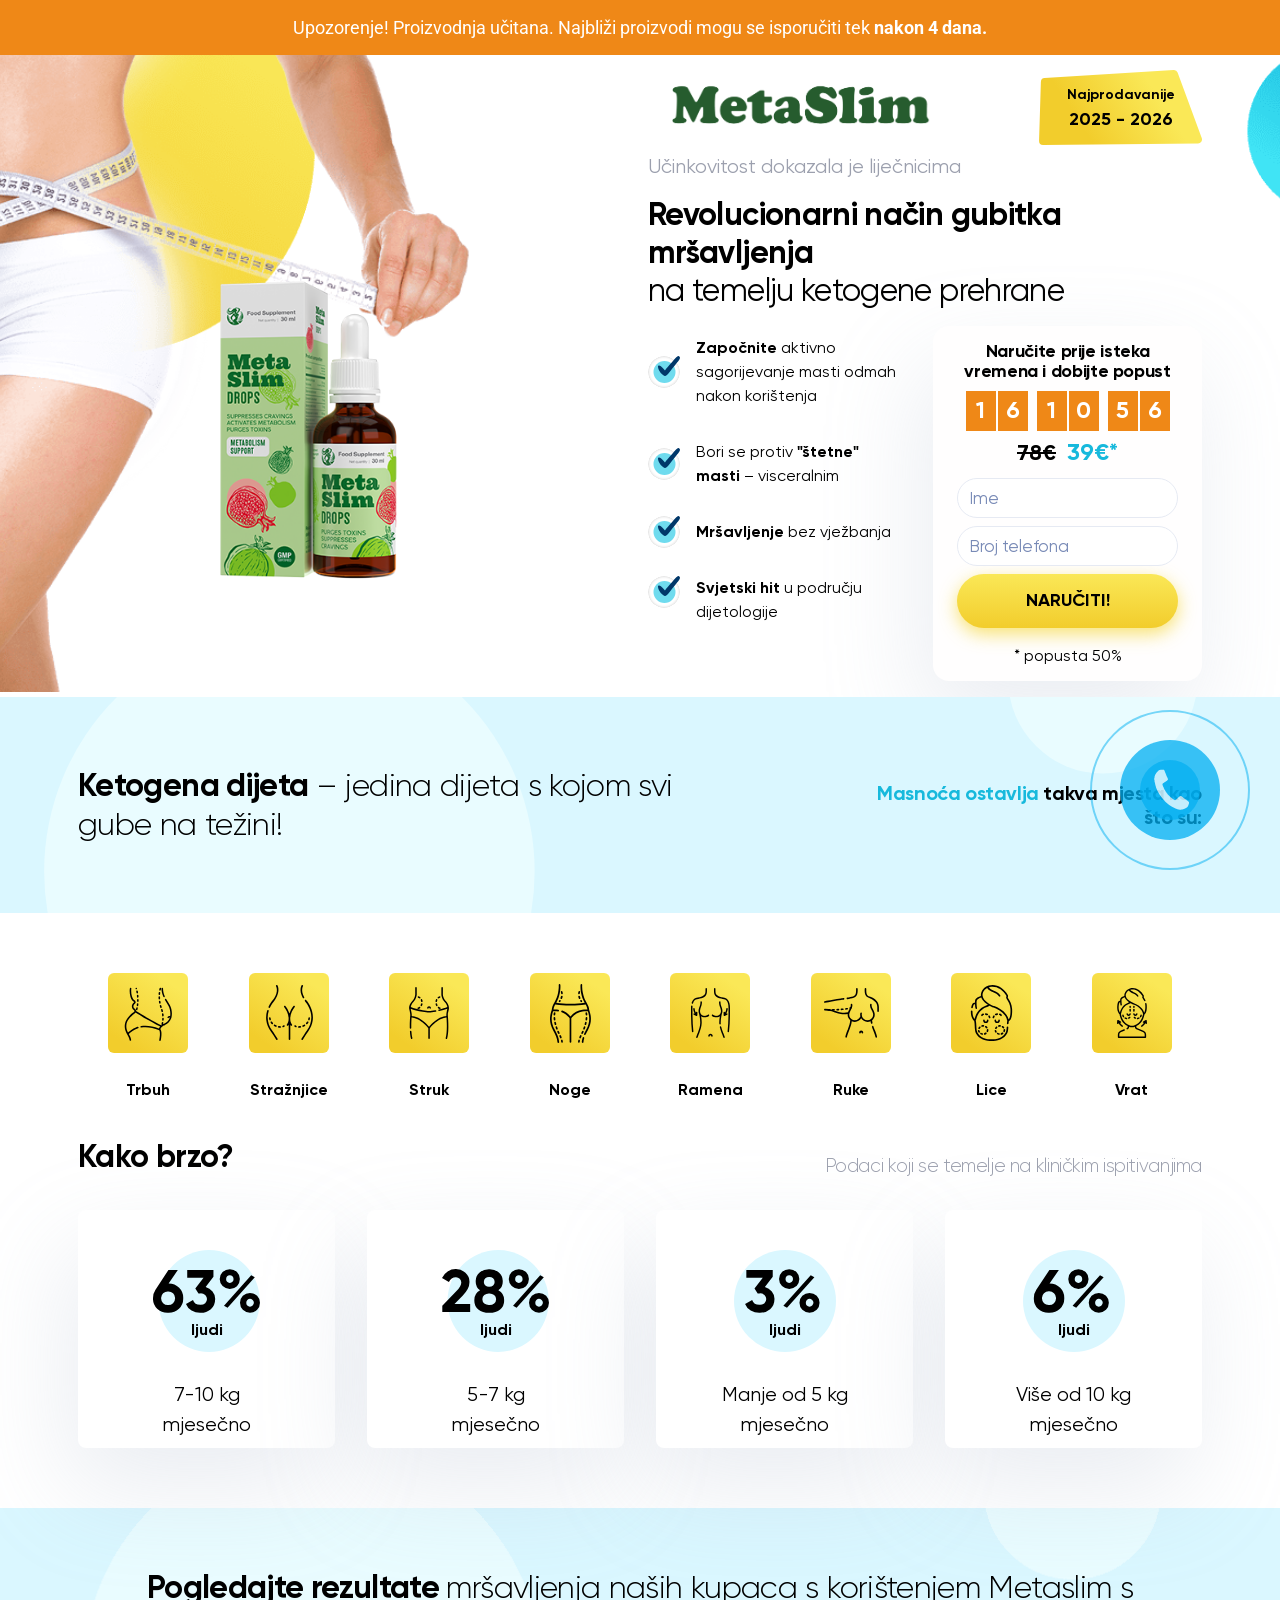
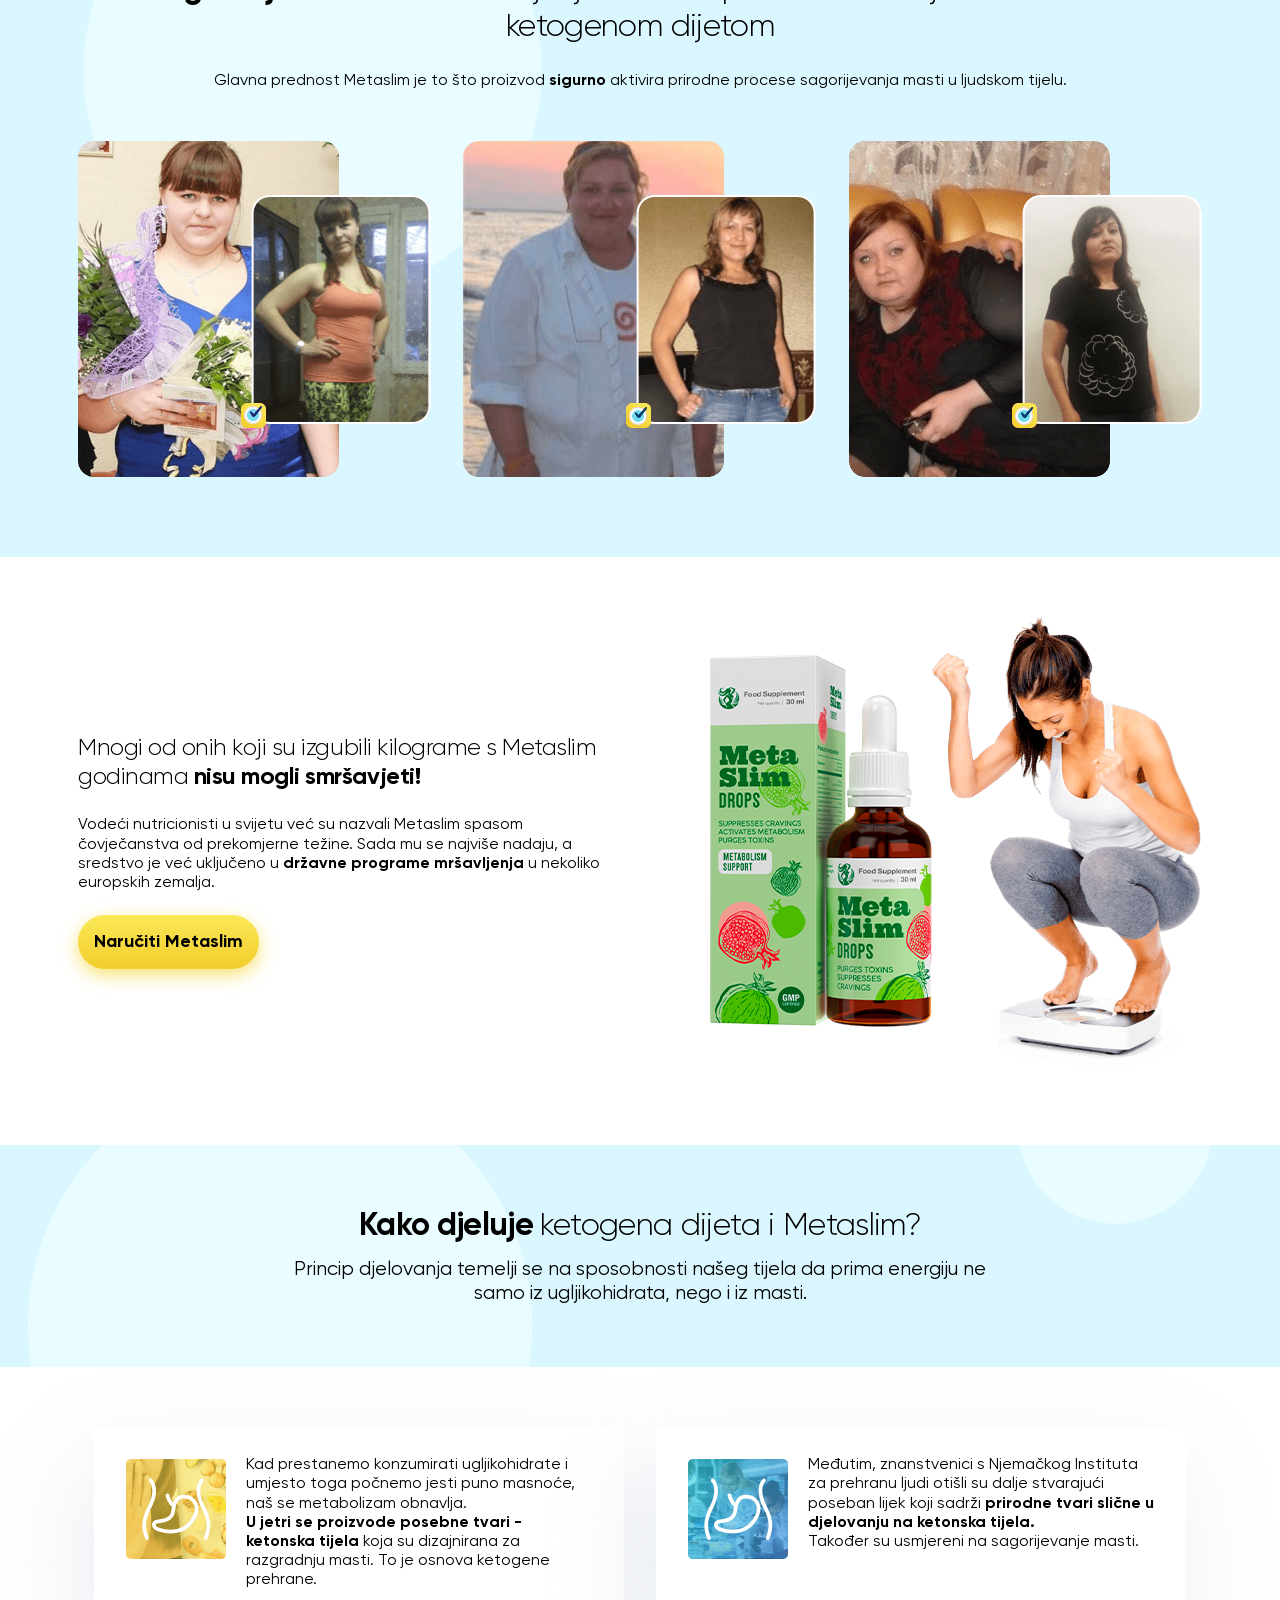
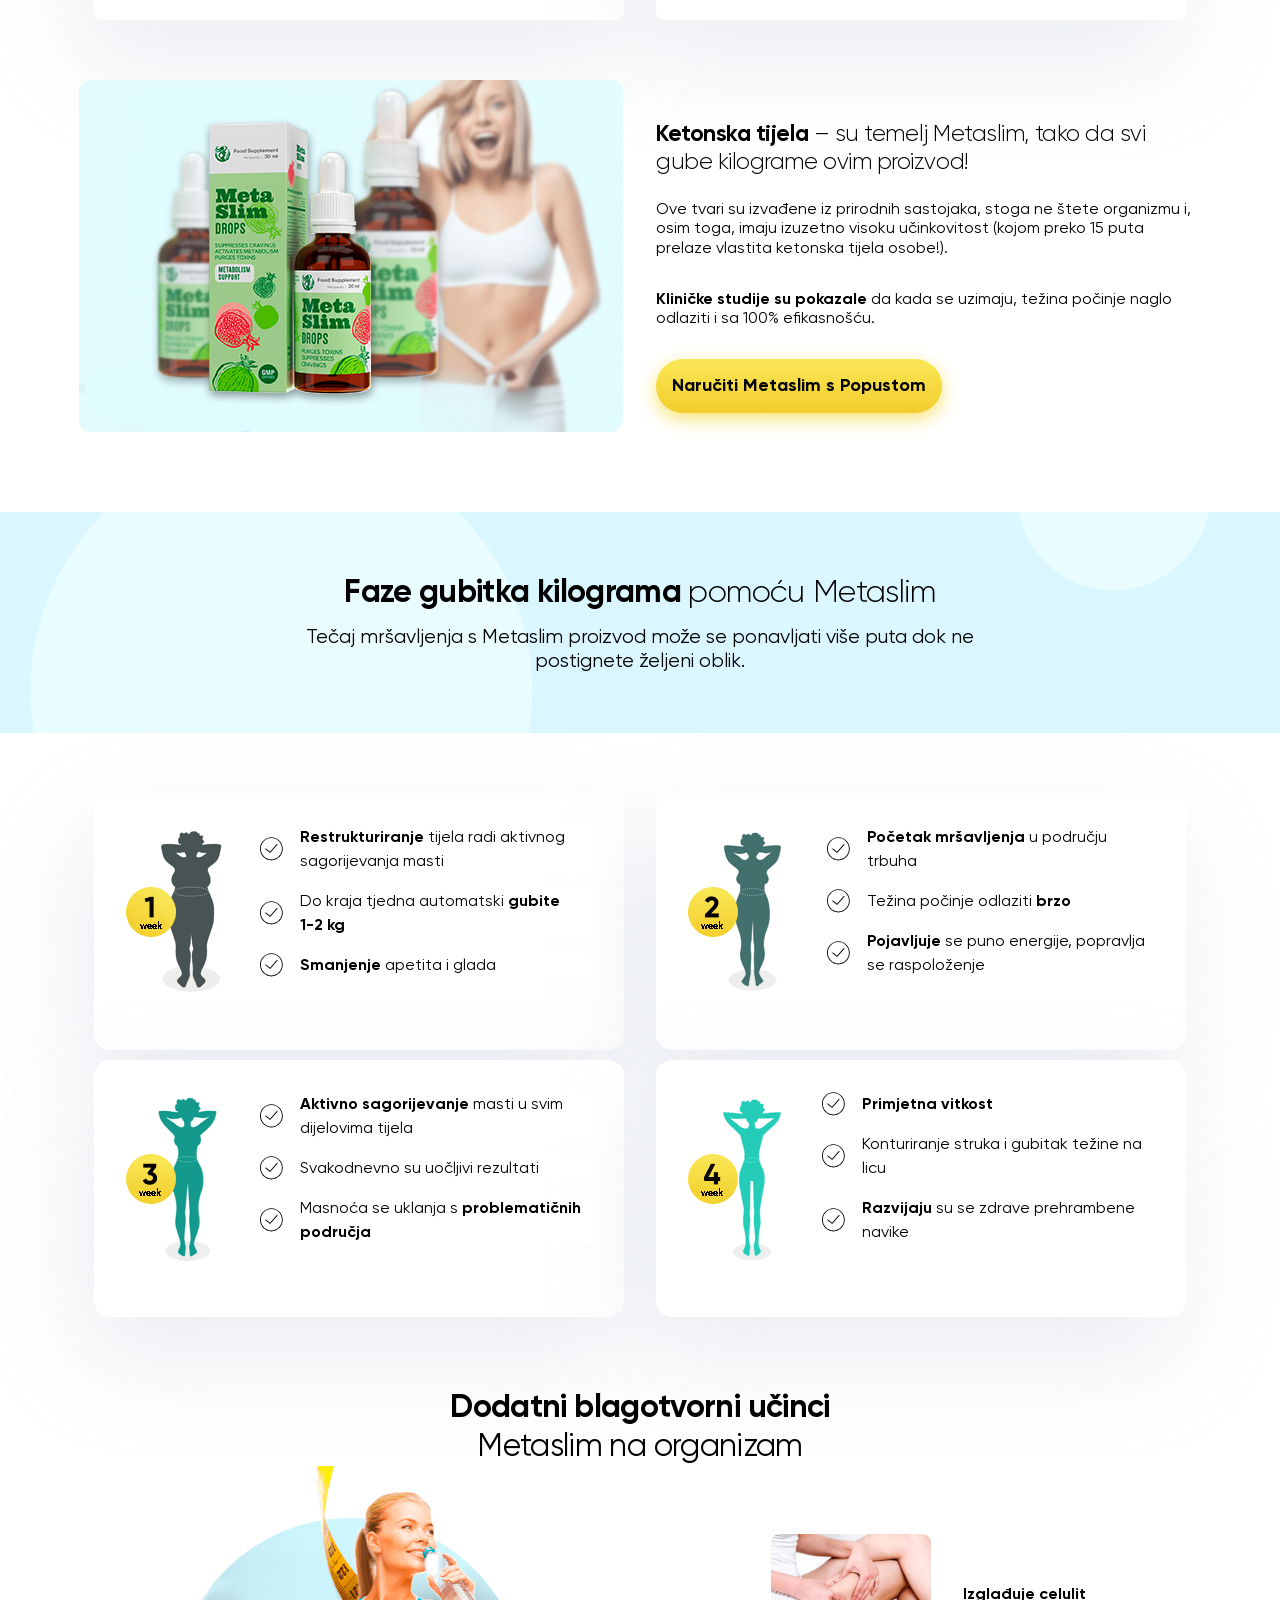
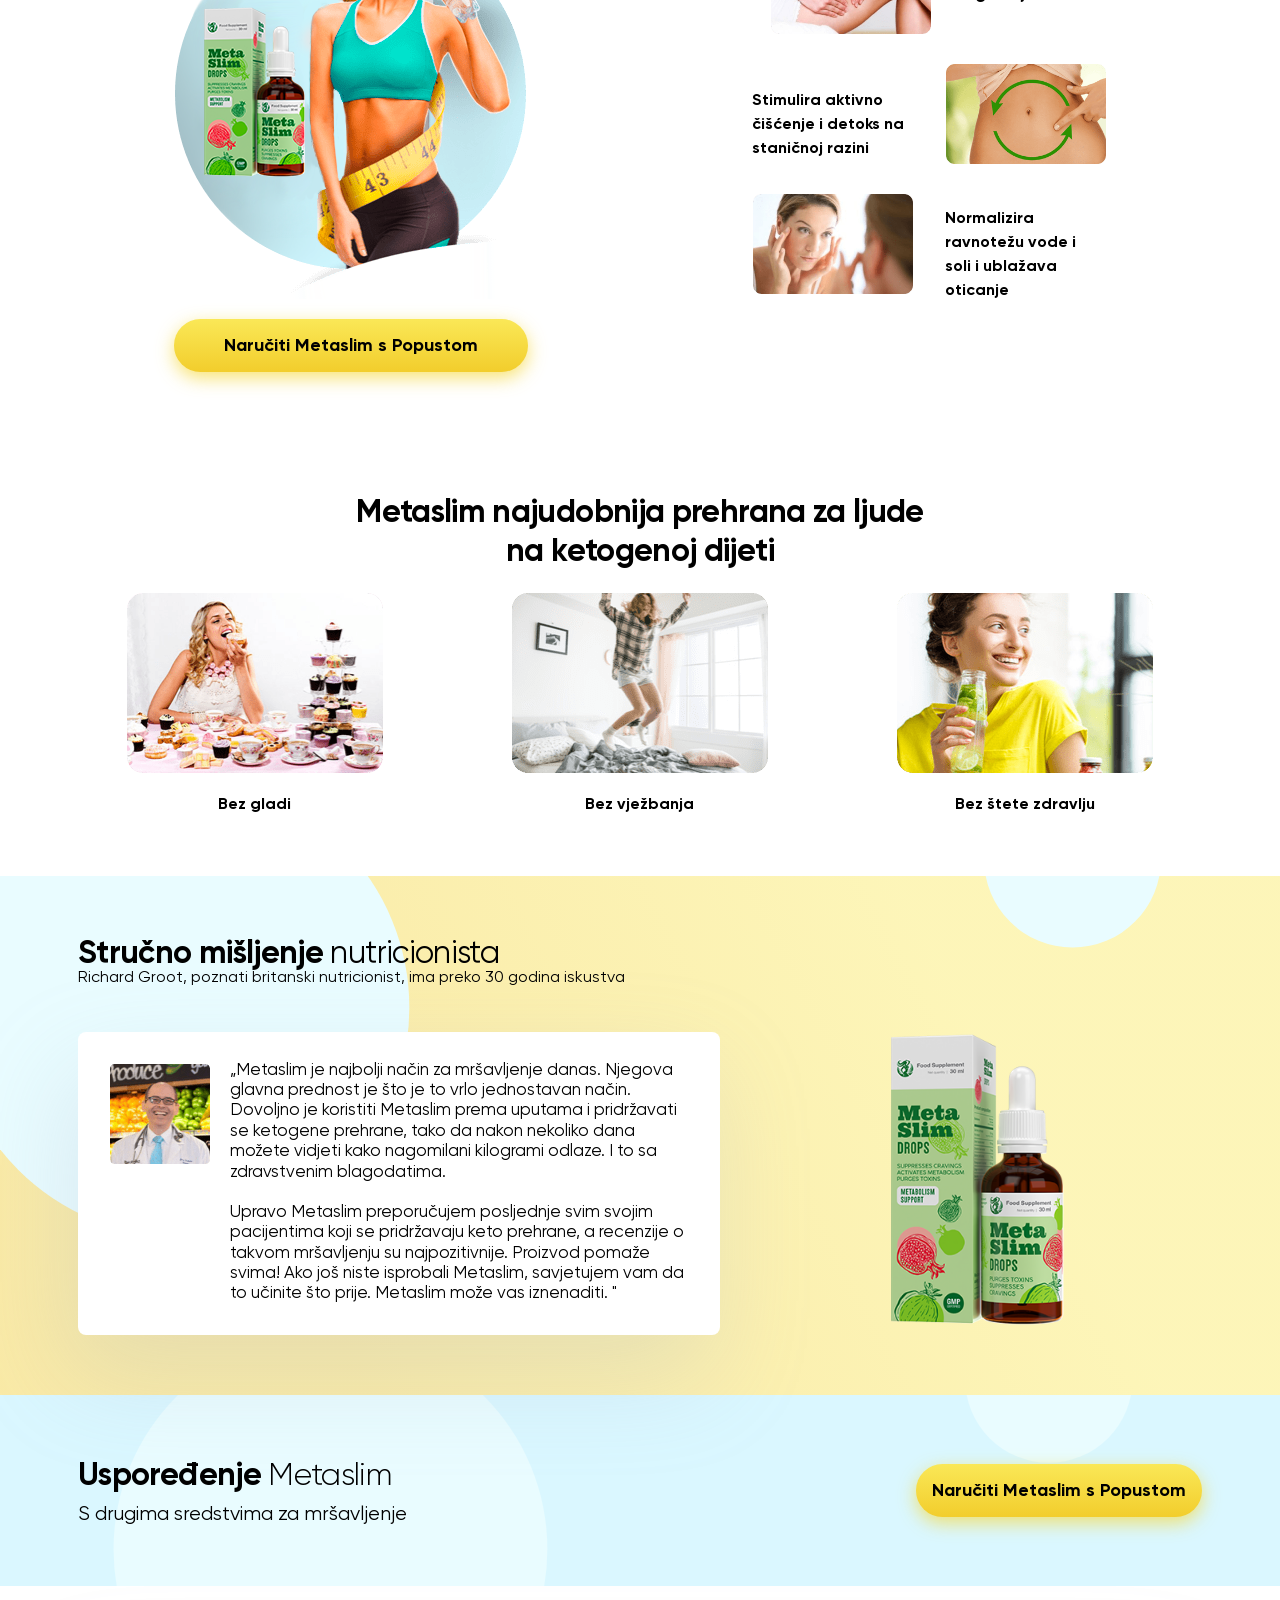
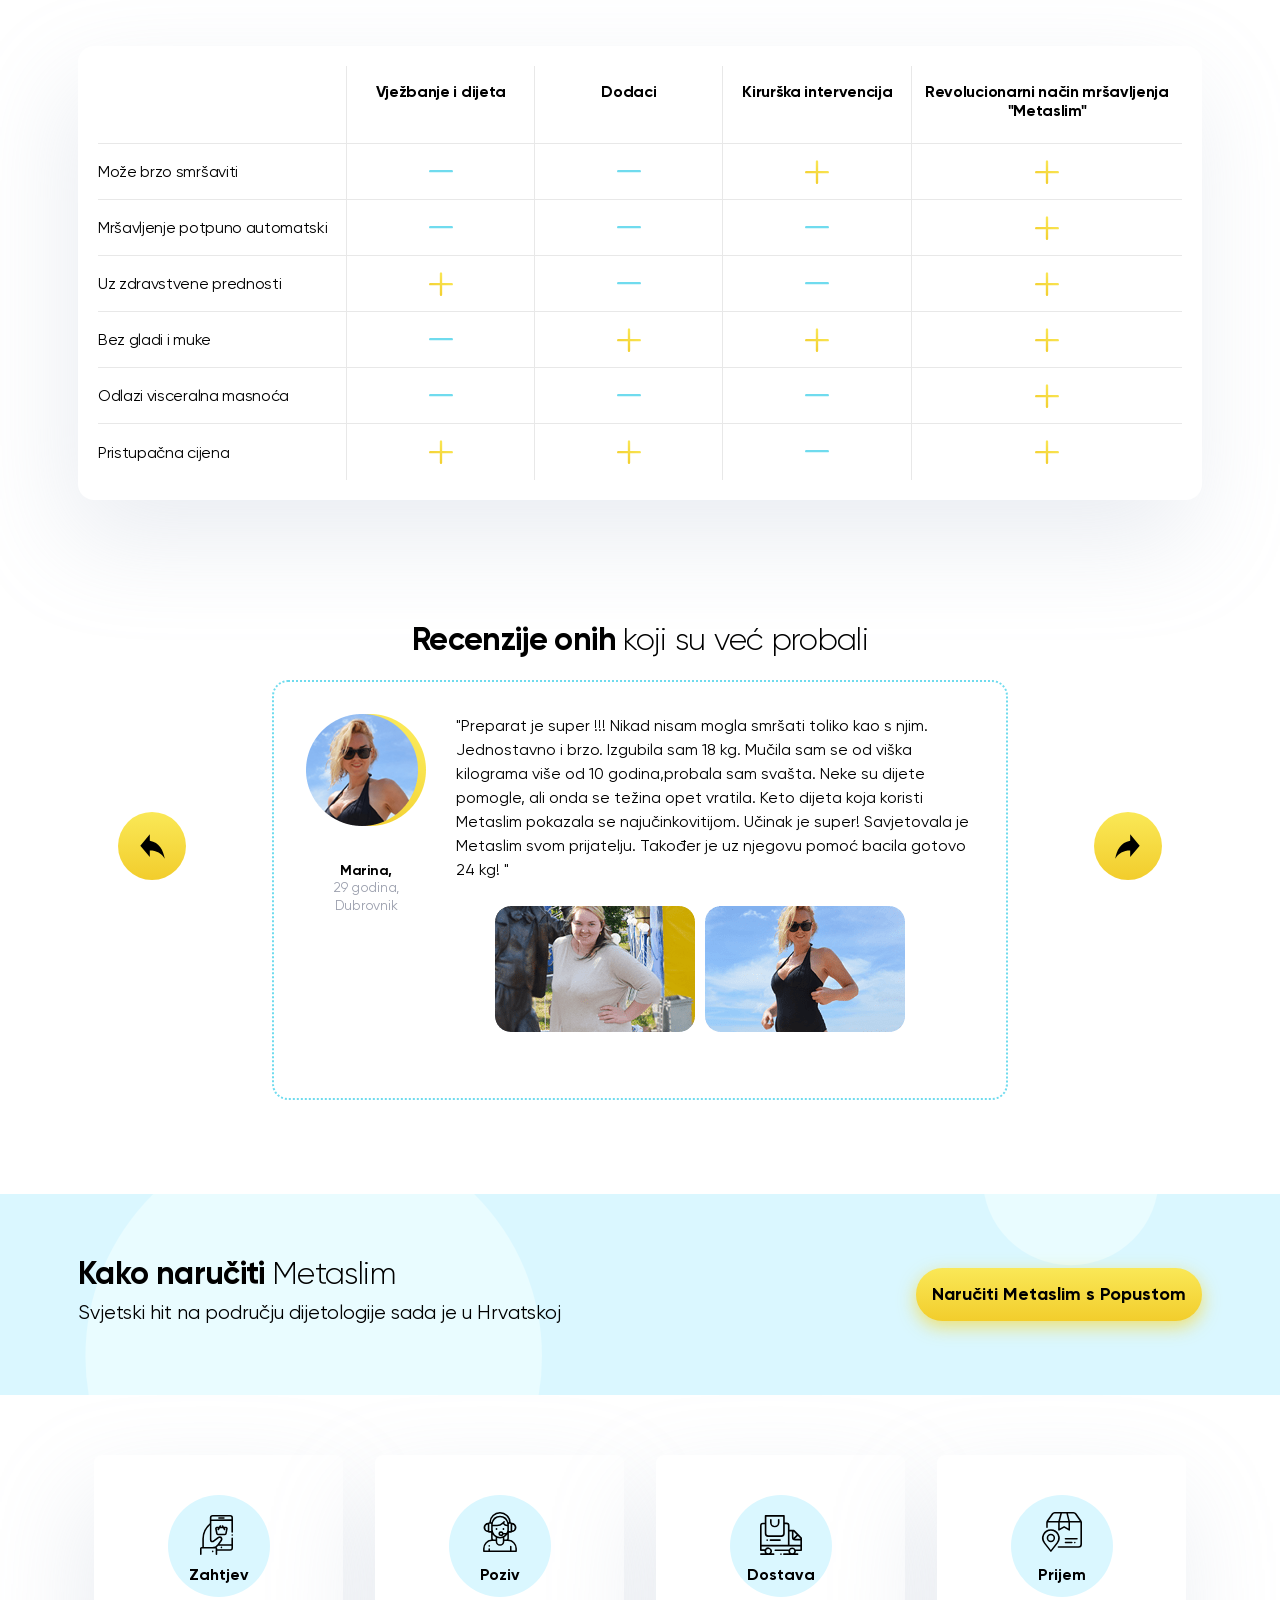
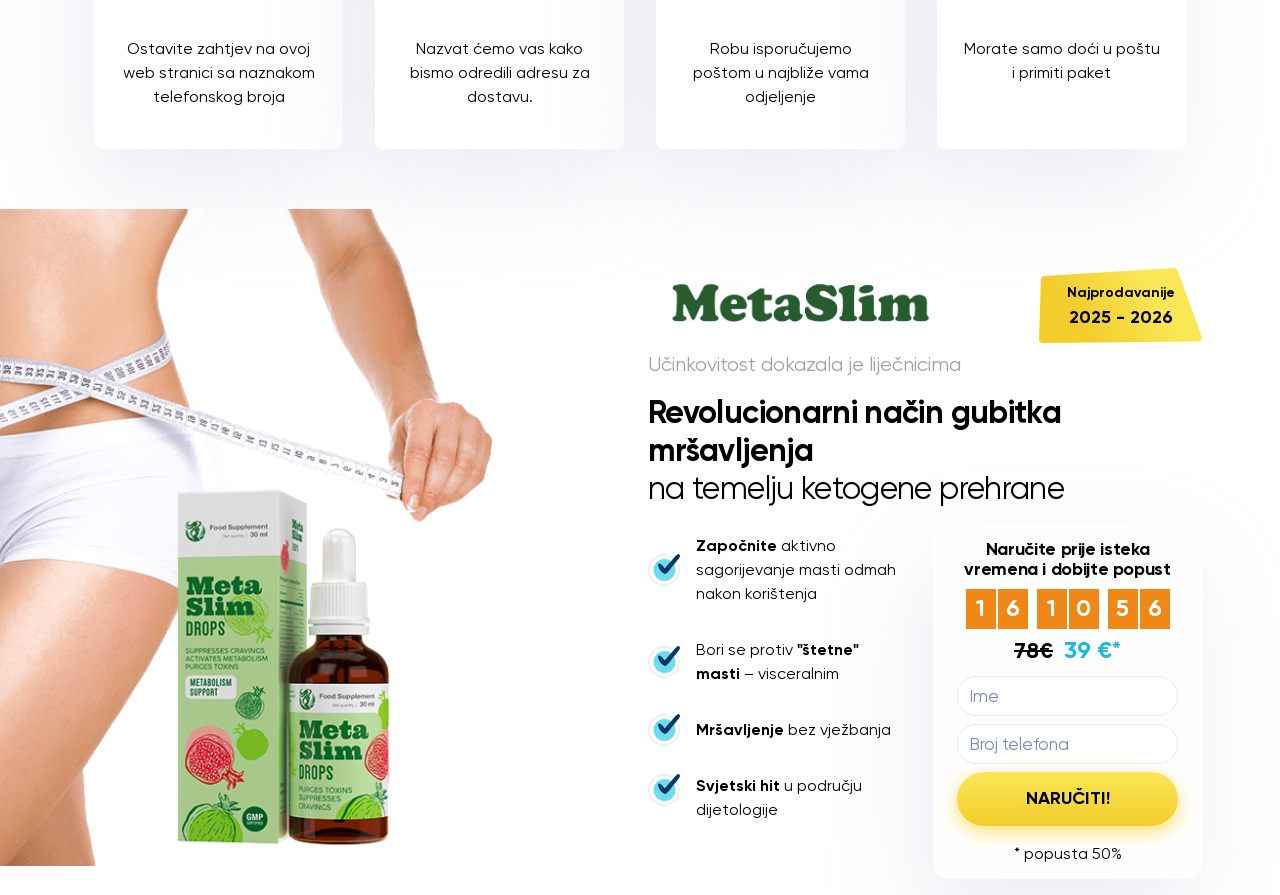
==== commit d68e9b87: "Update index.html" ====
--- a/index.html
+++ b/index.html
@@ -1,5 +1,5 @@
 <!doctype html>
-<html lang="hr">
+<html lang="hr-HR">
   <head>
     <meta charset="utf-8" />
     <meta content="width=device-width, initial-scale=1.0" name="viewport" />
@@ -1016,4 +1016,4 @@
     <script src="/tl-validator.js?country=hr&label=false"></script>
   </body>
 </html>
- + 
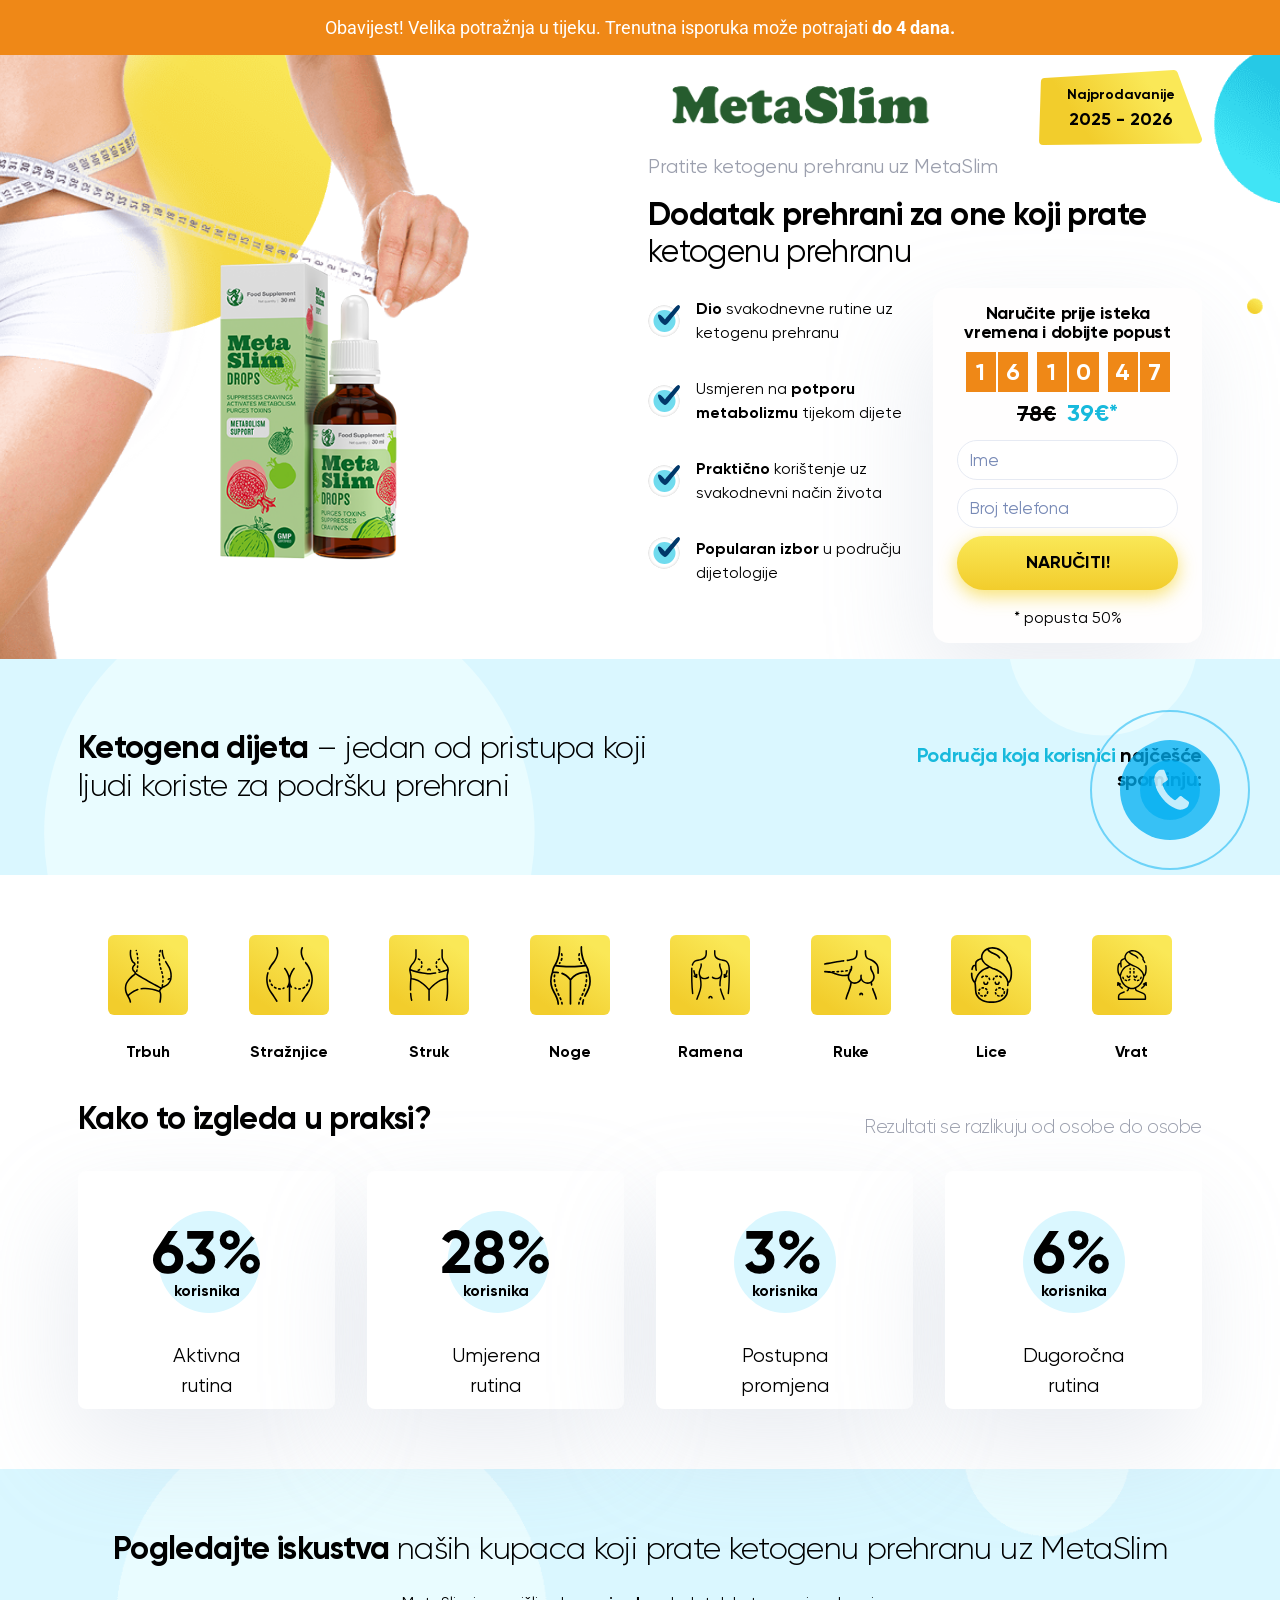
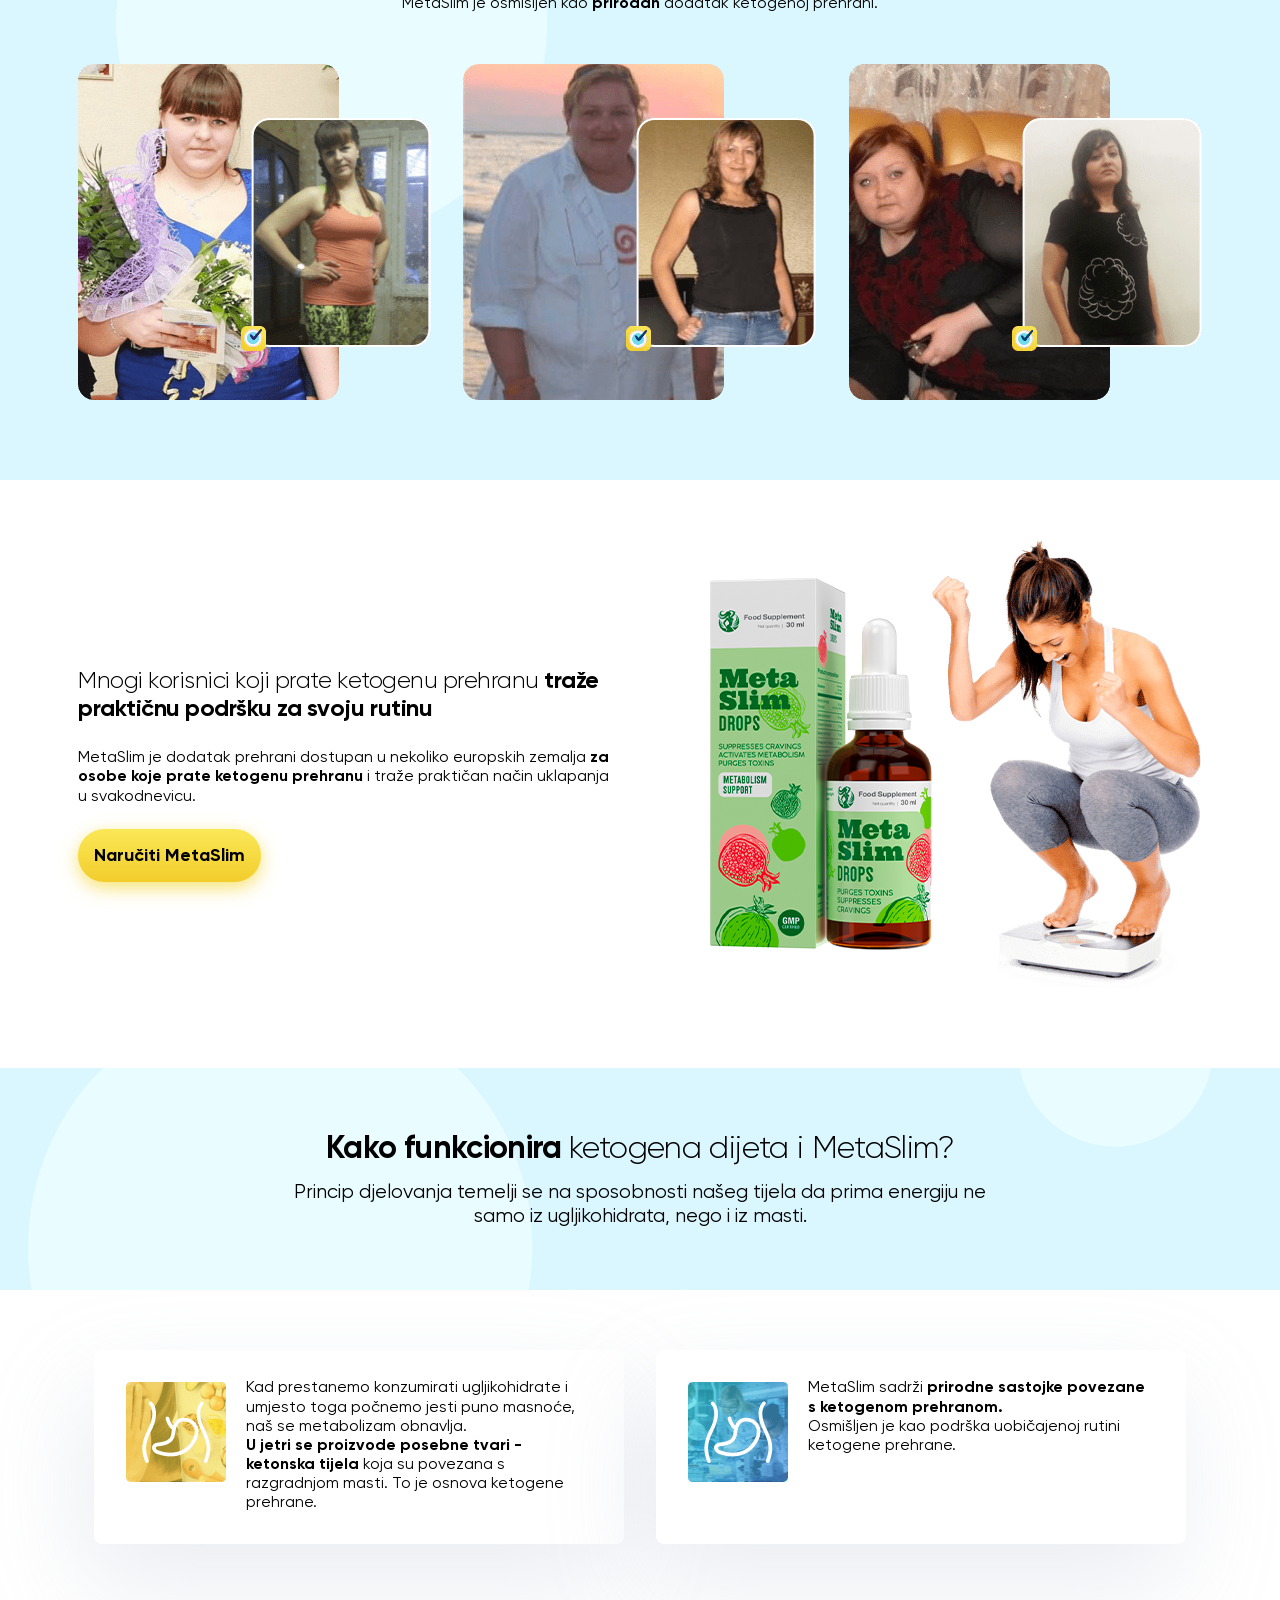
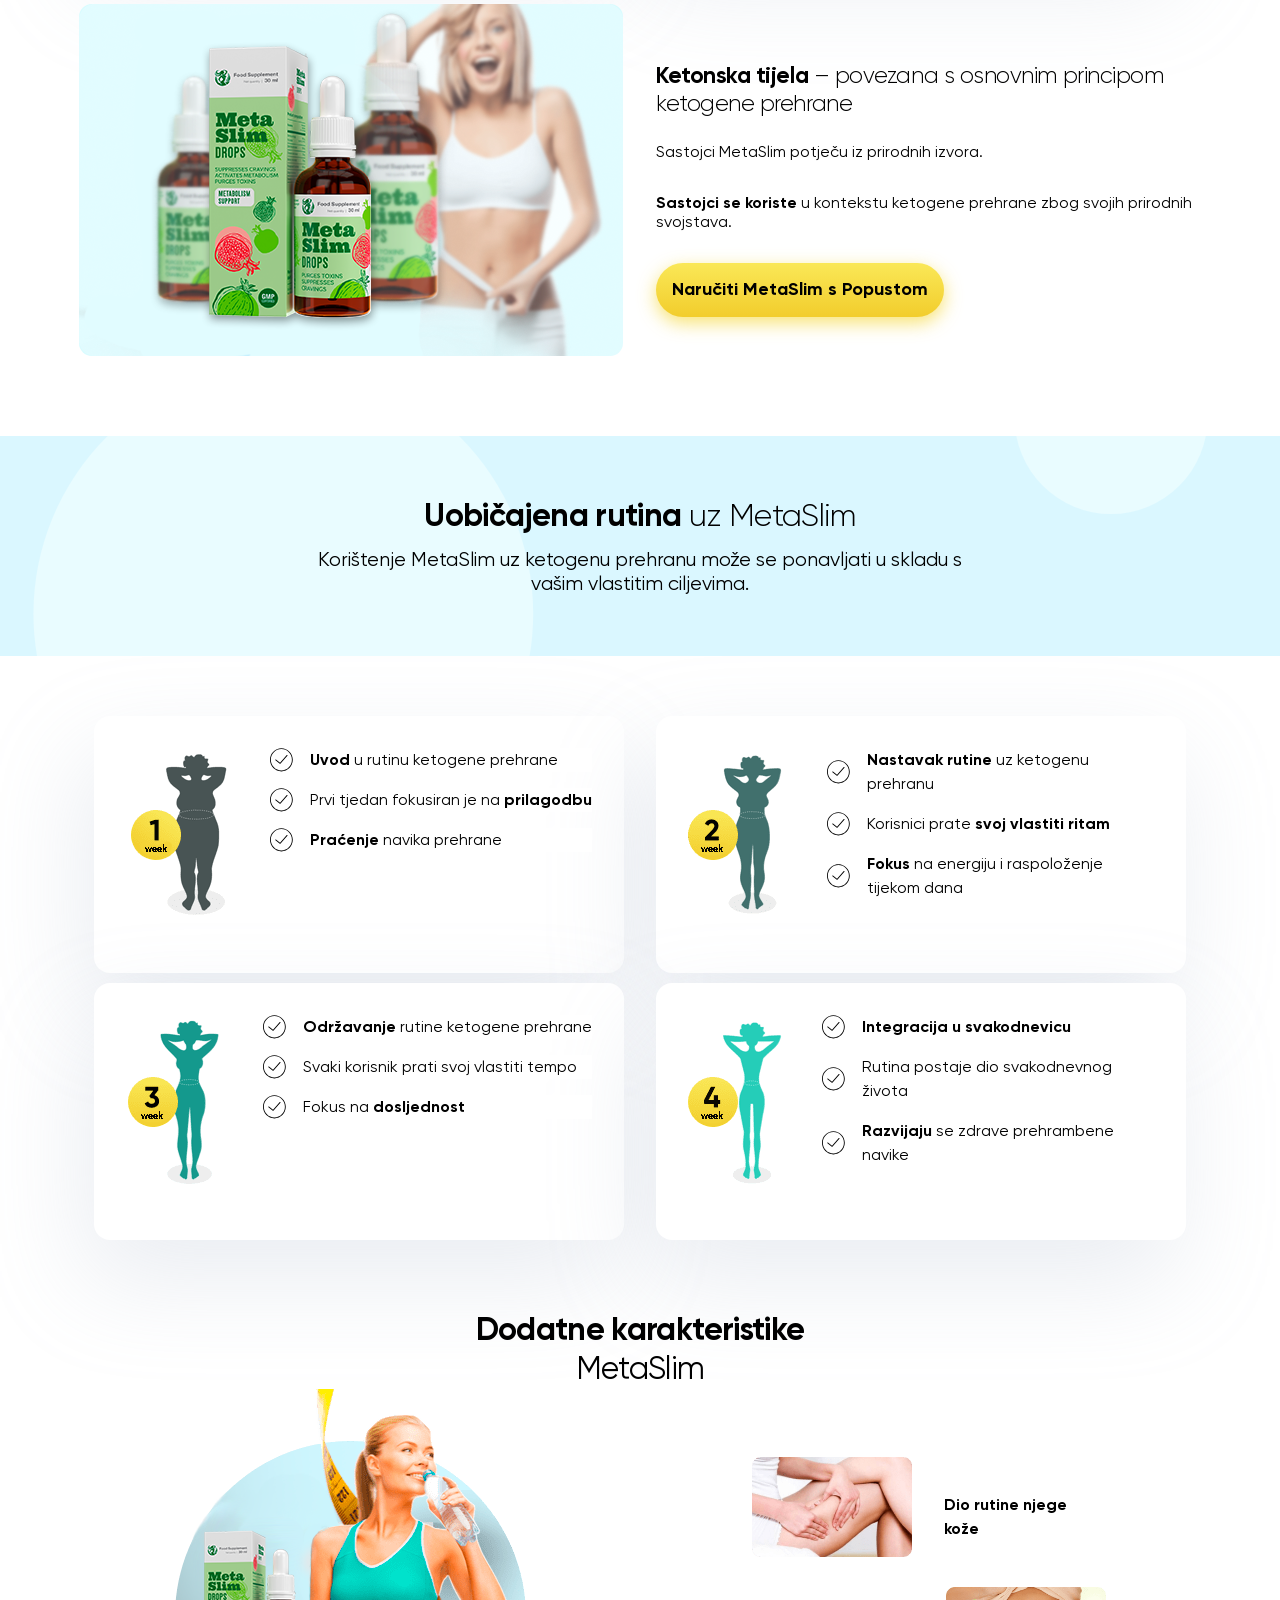
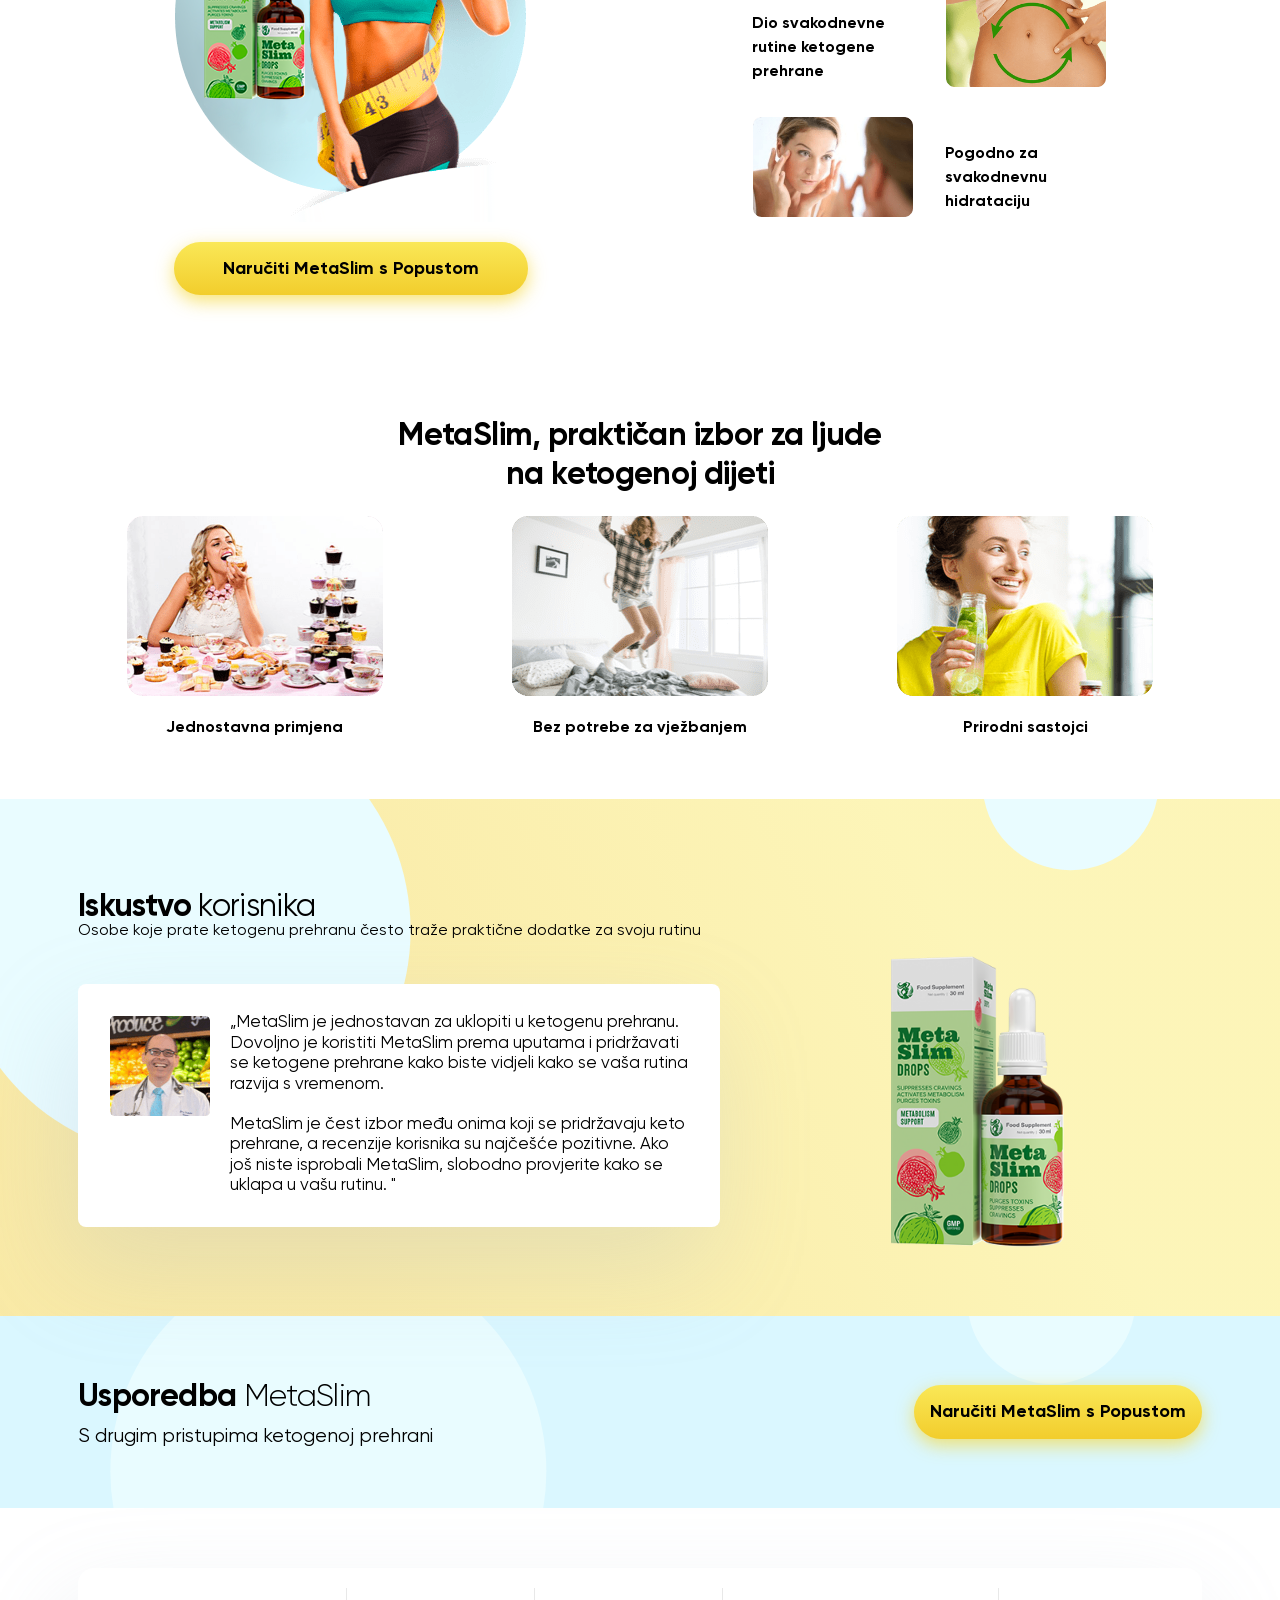
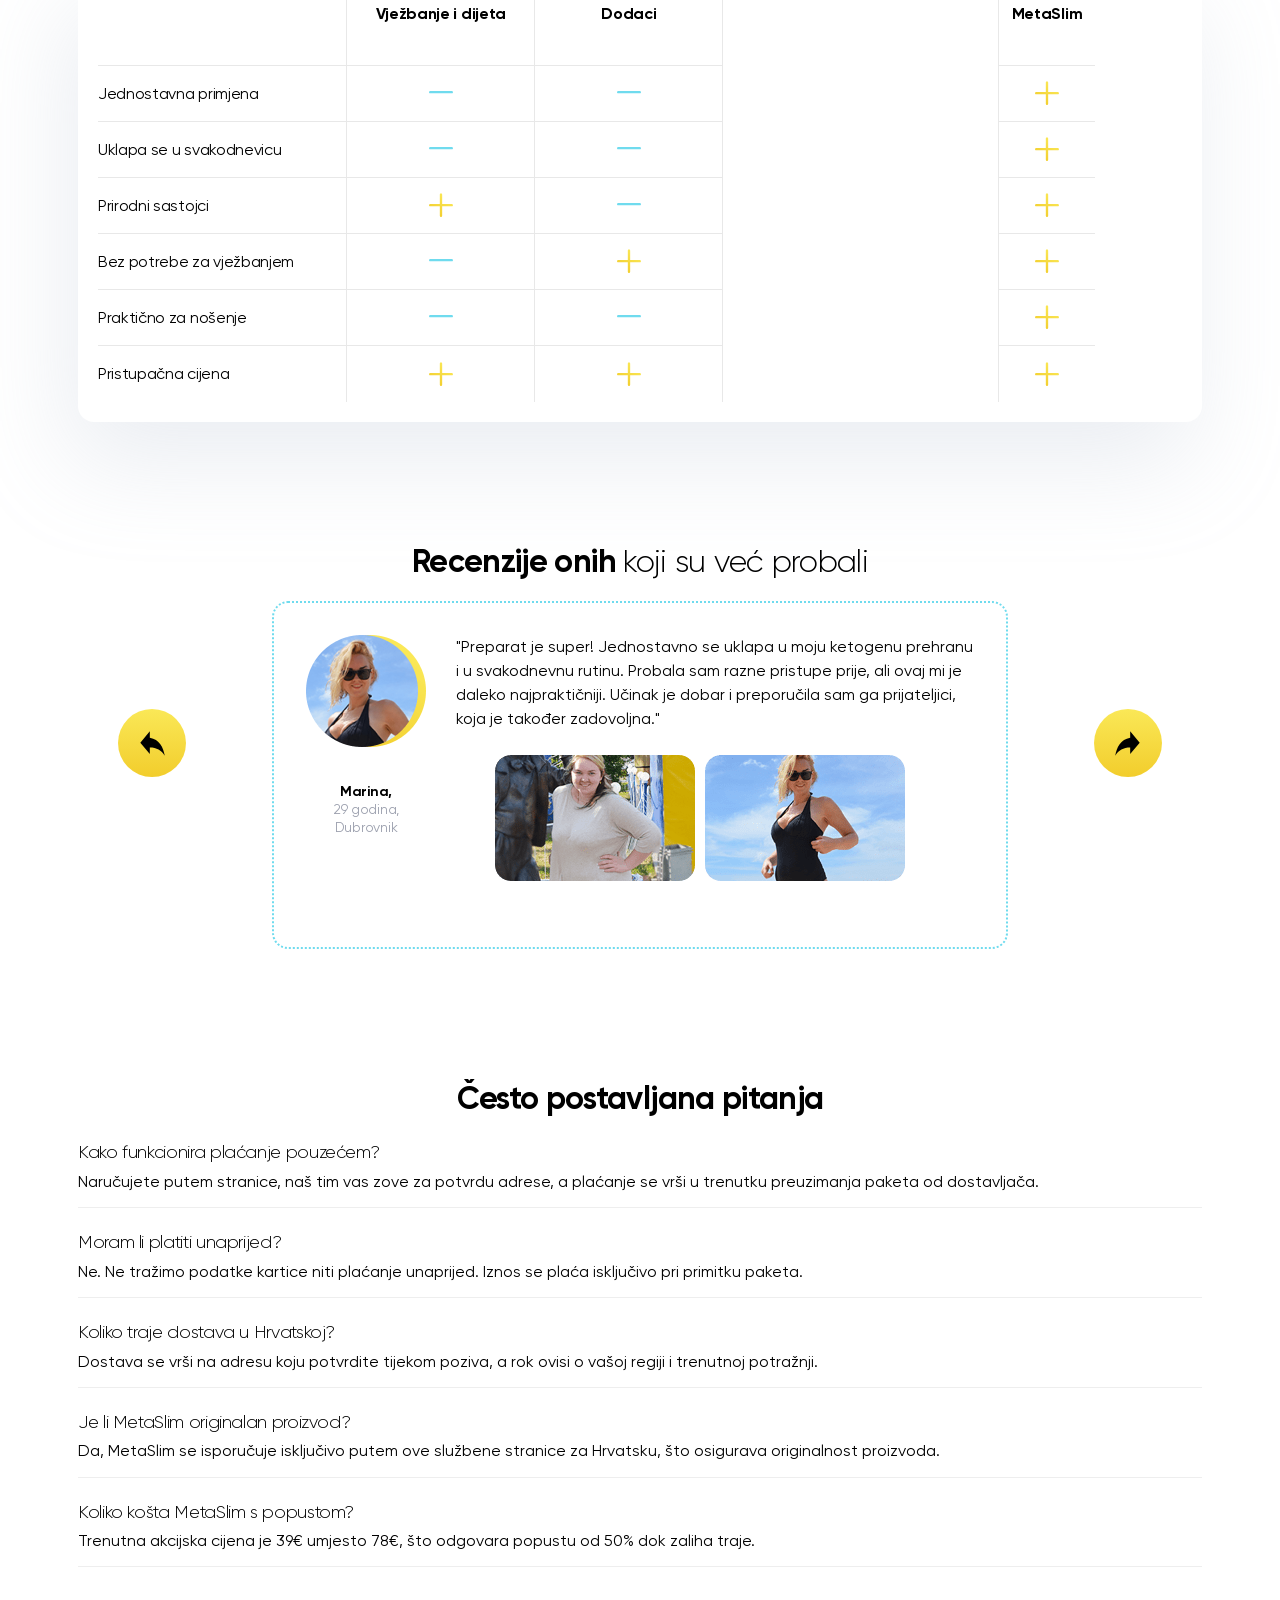
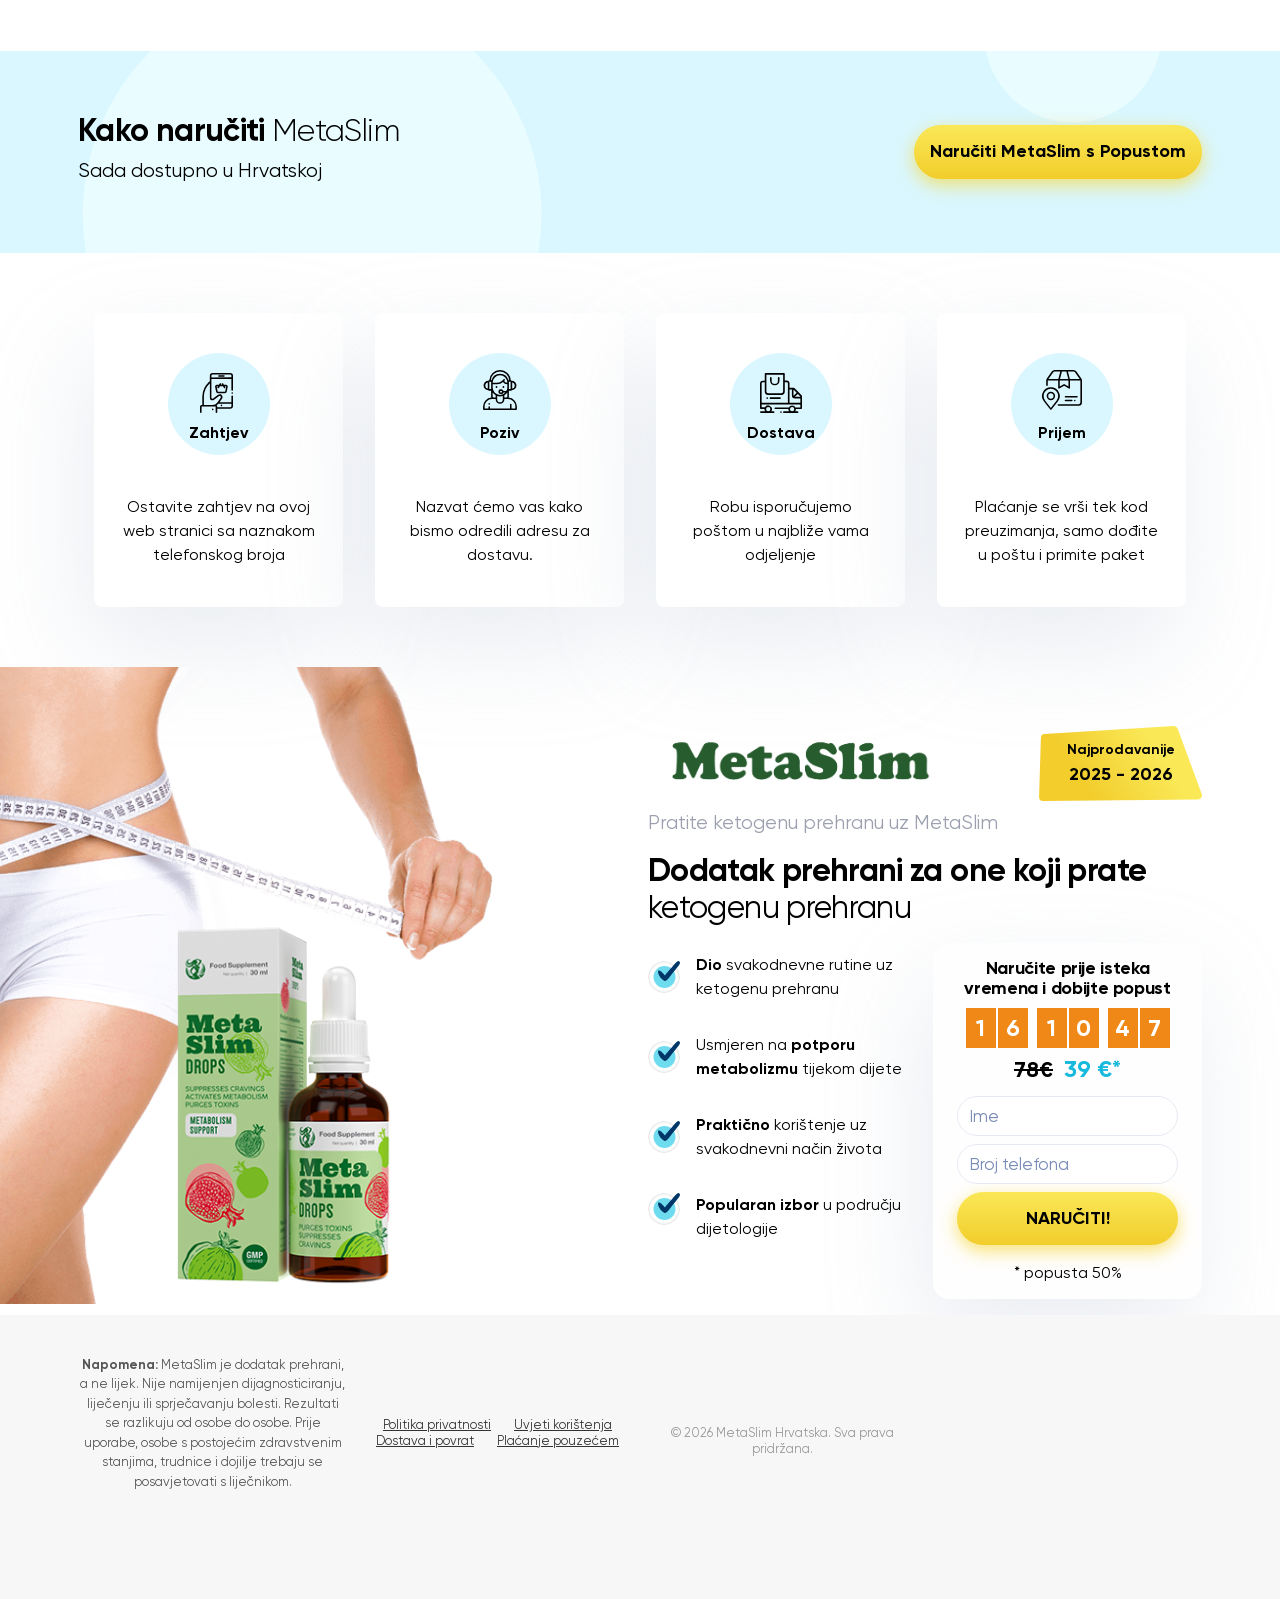
==== commit 89424207: "Update index.html" ====
--- a/index.html
+++ b/index.html
@@ -3,8 +3,26 @@
   <head>
     <meta charset="utf-8" />
     <meta content="width=device-width, initial-scale=1.0" name="viewport" />
-    <title>Metaslim</title>
+    <title>MetaSlim Hrvatska - Dodatak za Ketogenu Prehranu | Plaćanje Pouzećem</title>
+    <meta name="description" content="MetaSlim uz 50% popusta za Hrvatsku. Plaćanje tek pri preuzimanju paketa, bez kartice unaprijed. Naručite danas dok zaliha traje." />
+    <meta name="keywords" content="metaslim hrvatska, metaslim cijena, metaslim narudžba, plaćanje pouzećem, ketogena prehrana dodatak" />
+    <link rel="canonical" href="https://metaslim-hr.vercel.app/" />
+
+    <meta property="og:type" content="product" />
+    <meta property="og:title" content="MetaSlim Hrvatska - Dodatak za Ketogenu Prehranu" />
+    <meta property="og:description" content="Plaćanje pouzećem, 50% popusta. Naručite MetaSlim za Hrvatsku danas." />
+    <meta property="og:image" content="https://metaslim-hr.vercel.app/img/produc1t.png" />
+    <meta property="og:url" content="https://metaslim-hr.vercel.app/" />
+    <meta property="og:locale" content="hr_HR" />
+
+    <meta name="twitter:card" content="summary_large_image" />
+    <meta name="twitter:title" content="MetaSlim Hrvatska - Plaćanje Pouzećem" />
+    <meta name="twitter:description" content="50% popusta. Plaćate tek kod primitka paketa." />
+    <meta name="twitter:image" content="https://metaslim-hr.vercel.app/img/produc1t.png" />
+
     <link rel="icon" href="img/favicon.png" type="image/x-icon" />
+    <link rel="preconnect" href="https://fonts.googleapis.com" />
+    <link rel="dns-prefetch" href="https://fonts.googleapis.com" />
     <link rel="stylesheet" href="css/magnific-popup.css" />
     <link rel="stylesheet" href="css/style.css" />
     <style>
@@ -14,12 +32,171 @@
       .validator__tooltip {
         z-index: 0 !important;
       }
+      .bg_faq {
+        padding: 60px 0;
+      }
+      .faq-item {
+        margin-bottom: 24px;
+        border-bottom: 1px solid #eee;
+        padding-bottom: 16px;
+      }
+      .faq-item h3 {
+        margin-bottom: 8px;
+        font-size: 18px;
+      }
+      .compliance-footer {
+        background: #f7f7f7;
+        padding: 40px 20px;
+        font-size: 13px;
+        color: #555;
+        text-align: center;
+      }
+      .compliance-disclaimer {
+        max-width: 700px;
+        margin: 0 auto 20px;
+        line-height: 1.5;
+      }
+      .compliance-links a {
+        margin: 0 10px;
+        color: #333;
+        text-decoration: underline;
+      }
+      .compliance-copyright {
+        margin-top: 16px;
+        color: #999;
+      }
     </style>
-  <script type="text/javascript" src="script_land.js" defer></script></head>
+    <script type="text/javascript" src="script_land.js" defer></script>
+
+    <script type="application/ld+json">
+    {
+      "@context": "https://schema.org",
+      "@graph": [
+        {
+          "@type": "Organization",
+          "@id": "https://metaslim-hr.vercel.app/#organization",
+          "name": "MetaSlim Hrvatska",
+          "url": "https://metaslim-hr.vercel.app/",
+          "logo": "https://metaslim-hr.vercel.app/img/logo.png"
+        },
+        {
+          "@type": "WebSite",
+          "@id": "https://metaslim-hr.vercel.app/#website",
+          "url": "https://metaslim-hr.vercel.app/",
+          "name": "MetaSlim Hrvatska",
+          "publisher": { "@id": "https://metaslim-hr.vercel.app/#organization" }
+        },
+        {
+          "@type": "BreadcrumbList",
+          "@id": "https://metaslim-hr.vercel.app/#breadcrumb",
+          "itemListElement": [
+            {
+              "@type": "ListItem",
+              "position": 1,
+              "name": "Početna",
+              "item": "https://metaslim-hr.vercel.app/"
+            },
+            {
+              "@type": "ListItem",
+              "position": 2,
+              "name": "MetaSlim"
+            }
+          ]
+        },
+        {
+          "@type": "Product",
+          "@id": "https://metaslim-hr.vercel.app/#product",
+          "name": "MetaSlim",
+          "image": "https://metaslim-hr.vercel.app/img/produc1t.png",
+          "description": "Dodatak prehrani namijenjen osobama koje prate ketogenu prehranu.",
+          "brand": { "@type": "Brand", "name": "MetaSlim" },
+          "offers": {
+            "@type": "Offer",
+            "priceCurrency": "EUR",
+            "price": "39",
+            "availability": "https://schema.org/InStock",
+            "url": "https://metaslim-hr.vercel.app/"
+          },
+          "aggregateRating": {
+            "@type": "AggregateRating",
+            "ratingValue": "4.7",
+            "reviewCount": "3"
+          },
+          "review": [
+            {
+              "@type": "Review",
+              "author": { "@type": "Person", "name": "Marina" },
+              "reviewRating": { "@type": "Rating", "ratingValue": "5" },
+              "reviewBody": "Jednostavno za koristiti uz ketogenu prehranu, zadovoljna sam rutinom i preporučila sam ga prijateljici."
+            },
+            {
+              "@type": "Review",
+              "author": { "@type": "Person", "name": "Katarina" },
+              "reviewRating": { "@type": "Rating", "ratingValue": "5" },
+              "reviewBody": "Koristila sam jedan tečaj uz ketogenu prehranu, zadovoljna sam i naručit ću ponovno."
+            },
+            {
+              "@type": "Review",
+              "author": { "@type": "Person", "name": "Kristina" },
+              "reviewRating": { "@type": "Rating", "ratingValue": "5" },
+              "reviewBody": "Jednostavno se uklapa u svakodnevnu ketogenu prehranu, preporučujem svima koji traže rutinu."
+            }
+          ]
+        },
+        {
+          "@type": "FAQPage",
+          "@id": "https://metaslim-hr.vercel.app/#faq",
+          "mainEntity": [
+            {
+              "@type": "Question",
+              "name": "Kako funkcionira plaćanje pouzećem?",
+              "acceptedAnswer": {
+                "@type": "Answer",
+                "text": "Naručujete putem stranice, naš tim vas zove za potvrdu adrese, a plaćanje se vrši u trenutku preuzimanja paketa od dostavljača."
+              }
+            },
+            {
+              "@type": "Question",
+              "name": "Moram li platiti unaprijed?",
+              "acceptedAnswer": {
+                "@type": "Answer",
+                "text": "Ne. Ne tražimo podatke kartice niti plaćanje unaprijed. Iznos se plaća isključivo pri primitku paketa."
+              }
+            },
+            {
+              "@type": "Question",
+              "name": "Koliko traje dostava u Hrvatskoj?",
+              "acceptedAnswer": {
+                "@type": "Answer",
+                "text": "Dostava se vrši na adresu koju potvrdite tijekom poziva, a rok ovisi o vašoj regiji i trenutnoj potražnji."
+              }
+            },
+            {
+              "@type": "Question",
+              "name": "Je li MetaSlim originalan proizvod?",
+              "acceptedAnswer": {
+                "@type": "Answer",
+                "text": "Da, MetaSlim se isporučuje isključivo putem ove službene stranice za Hrvatsku, što osigurava originalnost proizvoda."
+              }
+            },
+            {
+              "@type": "Question",
+              "name": "Koliko košta MetaSlim s popustom?",
+              "acceptedAnswer": {
+                "@type": "Answer",
+                "text": "Trenutna akcijska cijena je 39€ umjesto 78€, što odgovara popustu od 50% dok zaliha traje."
+              }
+            }
+          ]
+        }
+      ]
+    }
+    </script>
+  </head>
   <body class="timer-different">
     <div class="top-banner">
       <div class="top-banner__container">
-        <p class="top-banner__attention"><span>Upozorenje!</span> Proizvodnja učitana. Najbliži proizvodi mogu se isporučiti tek <b>nakon 4 dana.</b></p>
+        <p class="top-banner__attention"><span>Obavijest!</span> Velika potražnja u tijeku. Trenutna isporuka može potrajati <b>do 4 dana.</b></p>
       </div>
     </div>
     <header class="bg_header">
@@ -28,7 +205,7 @@
         <figure class="logo">
           <img alt="" class="main_logo" src="img/logo.png" />
           <figcaption>
-            <span> Učinkovitost dokazala je liječnicima </span>
+            <span> Pratite ketogenu prehranu uz MetaSlim </span>
           </figcaption>
           <div class="order-hit">
             <img alt="" class="label" src="img/label.svg" />
@@ -51,26 +228,26 @@
           <img alt="" class="main_product" src="img/produc1t.png" style="width: 100%; max-width: 225px; margin-top: 45px" />
         </figure>
         <h1>
-          Revolucionarni način gubitka mršavljenja
+          Dodatak prehrani za one koji prate
           <br />
-          <span> na temelju ketogene prehrane </span>
+          <span> ketogenu prehranu </span>
         </h1>
         <ul class="list marked">
           <li>
-            <strong> Započnite </strong>
-            aktivno sagorijevanje masti odmah nakon korištenja
+            <strong> Dio </strong>
+            svakodnevne rutine uz ketogenu prehranu
           </li>
           <li>
-            Bori se protiv
-            <strong> "štetne" masti </strong>
-            – visceralnim
+            Usmjeren na
+            <strong> potporu metabolizmu </strong>
+            tijekom dijete
           </li>
           <li>
-            <strong> Mršavljenje </strong>
-            bez vježbanja
+            <strong> Praktično </strong>
+            korištenje uz svakodnevni način života
           </li>
           <li>
-            <strong> Svjetski hit </strong>
+            <strong> Popularan izbor </strong>
             u području dijetologije
           </li>
         </ul>
@@ -118,13 +295,13 @@
           <div class="col c-8">
             <h2>
               <strong> Ketogena dijeta </strong>
-              – jedina dijeta s kojom svi gube na težini!
+              – jedan od pristupa koji ljudi koriste za podršku prehrani
             </h2>
           </div>
           <div class="col c-4">
             <h4>
-              <span class="color_alt_2"> Masnoća ostavlja </span>
-              takva mjesta kao što su:
+              <span class="color_alt_2"> Područja koja korisnici </span>
+              najčešće spominju:
             </h4>
           </div>
         </div>
@@ -204,11 +381,11 @@
       <section class="bg_2" id="art2">
         <div class="mw is-grid">
           <div class="col c-6">
-            <h2>Kako brzo?</h2>
+            <h2>Kako to izgleda u praksi?</h2>
             <br />
           </div>
           <div class="col c-6">
-            <h4 class="color_alt">Podaci koji se temelje na kliničkim ispitivanjima</h4>
+            <h4 class="color_alt">Rezultati se razlikuju od osobe do osobe</h4>
           </div>
         </div>
         <div class="mw">
@@ -217,13 +394,13 @@
               <figure>
                 <div class="people-perc">
                   <img src="img/a2-1.svg" />
-                  <div class="people-perc-txt">ljudi</div>
+                  <div class="people-perc-txt">korisnika</div>
                 </div>
                 <figcaption>
                   <p>
-                    7-10 kg
+                    Aktivna
                     <br />
-                    mjesečno
+                    rutina
                     <br />
                   </p>
                 </figcaption>
@@ -233,13 +410,13 @@
               <figure>
                 <div class="people-perc">
                   <img src="img/a2-2.svg" />
-                  <div class="people-perc-txt">ljudi</div>
+                  <div class="people-perc-txt">korisnika</div>
                 </div>
                 <figcaption>
                   <p>
-                    5-7 kg
+                    Umjerena
                     <br />
-                    mjesečno
+                    rutina
                     <br />
                   </p>
                 </figcaption>
@@ -249,13 +426,13 @@
               <figure>
                 <div class="people-perc">
                   <img src="img/a2-3.svg" />
-                  <div class="people-perc-txt">ljudi</div>
+                  <div class="people-perc-txt">korisnika</div>
                 </div>
                 <figcaption>
                   <p>
-                    Manje od 5 kg
+                    Postupna
                     <br />
-                    mjesečno
+                    promjena
                     <br />
                   </p>
                 </figcaption>
@@ -265,12 +442,12 @@
               <figure>
                 <div class="people-perc">
                   <img src="img/a2-4.svg" />
-                  <div class="people-perc-txt">ljudi</div>
+                  <div class="people-perc-txt">korisnika</div>
                 </div>
                 <figcaption>
                   <p>
-                    Više od 10 kg<br />
-                    mjesečno
+                    Dugoročna<br />
+                    rutina
                     <br />
                   </p>
                 </figcaption>
@@ -283,13 +460,13 @@
       <section class="bg_3 invert text__color-inversion" id="art3">
         <div class="mw dc">
           <h2>
-            <strong> Pogledajte rezultate </strong>
-            mršavljenja naših kupaca s korištenjem Metaslim s ketogenom dijetom
+            <strong> Pogledajte iskustva </strong>
+            naših kupaca koji prate ketogenu prehranu uz MetaSlim
           </h2>
           <p class="after__title">
-            Glavna prednost Metaslim je to što proizvod
-            <strong> sigurno </strong>
-            aktivira prirodne procese sagorijevanja masti u ljudskom tijelu.
+            MetaSlim je osmišljen kao
+            <strong> prirodan </strong>
+            dodatak ketogenoj prehrani.
           </p>
         </div>
         <div class="mw">
@@ -317,14 +494,15 @@
         <div class="mw is-grid">
           <div class="col c-6">
             <h3>
-              Mnogi od onih koji su izgubili kilograme s Metaslim godinama
-              <strong> nisu mogli smršavjeti! </strong>
+              Mnogi korisnici koji prate ketogenu prehranu
+              <strong> traže praktičnu podršku za svoju rutinu </strong>
             </h3>
             <p>
-              Vodeći nutricionisti u svijetu već su nazvali Metaslim spasom čovječanstva od prekomjerne težine. Sada mu se najviše nadaju, a sredstvo je već uključeno u <strong>državne programe mršavljenja </strong>
-              u nekoliko europskih zemalja.
+              MetaSlim je dodatak prehrani dostupan u nekoliko europskih zemalja
+              <strong> za osobe koje prate ketogenu prehranu </strong>
+              i traže praktičan način uklapanja u svakodnevicu.
             </p>
-            <button class="sm-center btn type_0 modal ever-popup-btn" style="margin-top: 10px; display: block" href="#">Naručiti Metaslim</button>
+            <button class="sm-center btn type_0 modal ever-popup-btn" style="margin-top: 10px; display: block" href="#">Naručiti MetaSlim</button>
           </div>
           <div class="col c-6">
             <figure>
@@ -337,8 +515,8 @@
       <section class="bg_55" id="art55">
         <div class="mw dc">
           <h2>
-            <strong> Kako djeluje </strong>
-            ketogena dijeta i Metaslim?
+            <strong> Kako funkcionira </strong>
+            ketogena dijeta i MetaSlim?
           </h2>
           <p class="after__title">Princip djelovanja temelji se na sposobnosti našeg tijela da prima energiju ne samo iz ugljikohidrata, nego i iz masti.</p>
         </div>
@@ -354,7 +532,7 @@
                   <p>Kad prestanemo konzumirati ugljikohidrate i umjesto toga počnemo jesti puno masnoće, naš se metabolizam obnavlja.</p>
                   <p>
                     <strong> U jetri se proizvode posebne tvari - ketonska tijela </strong>
-                    koja su dizajnirana za razgradnju masti. To je osnova ketogene prehrane.
+                    koja su povezana s razgradnjom masti. To je osnova ketogene prehrane.
                   </p>
                 </figcaption>
               </figure>
@@ -364,10 +542,10 @@
                 <img src="img/a5-2.png" />
                 <figcaption>
                   <p>
-                    Međutim, znanstvenici s Njemačkog Instituta za prehranu ljudi otišli su dalje stvarajući poseban lijek koji sadrži
-                    <strong> prirodne tvari slične u djelovanju na ketonska tijela. </strong>
+                    MetaSlim sadrži
+                    <strong> prirodne sastojke povezane s ketogenom prehranom. </strong>
                   </p>
-                  <p>Također su usmjereni na sagorijevanje masti.</p>
+                  <p>Osmišljen je kao podrška uobičajenoj rutini ketogene prehrane.</p>
                 </figcaption>
               </figure>
             </li>
@@ -385,14 +563,14 @@
           <div class="col c-6">
             <h3>
               <strong> Ketonska tijela </strong>
-              – su temelj Metaslim, tako da svi gube kilograme ovim proizvod!
+              – povezana s osnovnim principom ketogene prehrane
             </h3>
-            <p>Ove tvari su izvađene iz prirodnih sastojaka, stoga ne štete organizmu i, osim toga, imaju izuzetno visoku učinkovitost (kojom preko 15 puta prelaze vlastita ketonska tijela osobe!).</p>
+            <p>Sastojci MetaSlim potječu iz prirodnih izvora.</p>
             <p>
-              <strong> Kliničke studije su pokazale </strong>
-              da kada se uzimaju, težina počinje naglo odlaziti i sa 100% efikasnošću.
+              <strong> Sastojci se koriste </strong>
+              u kontekstu ketogene prehrane zbog svojih prirodnih svojstava.
             </p>
-            <button class="btn type_0 modal ever-popup-btn" href="#">Naručiti Metaslim s Popustom</button>
+            <button class="btn type_0 modal ever-popup-btn" href="#">Naručiti MetaSlim s Popustom</button>
           </div>
         </div>
       </section>
@@ -400,10 +578,10 @@
       <section class="bg_77" id="art77">
         <div class="mw dc">
           <h2>
-            <strong> Faze gubitka kilograma </strong>
-            pomoću Metaslim
+            <strong> Uobičajena rutina </strong>
+            uz MetaSlim
           </h2>
-          <p class="after__title">Tečaj mršavljenja s Metaslim proizvod može se ponavljati više puta dok ne postignete željeni oblik.</p>
+          <p class="after__title">Korištenje MetaSlim uz ketogenu prehranu može se ponavljati u skladu s vašim vlastitim ciljevima.</p>
         </div>
       </section>
       <!-- / SECTION 7 -->
@@ -416,20 +594,19 @@
                 <figcaption>
                   <ul class="list marked marked2">
                     <li>
-                      <strong> Restrukturiranje </strong>
-                      tijela radi aktivnog sagorijevanja masti
+                      <strong> Uvod </strong>
+                      u rutinu ketogene prehrane
                     </li>
                     <li>
-                      Do kraja tjedna automatski
+                      Prvi tjedan fokusiran je na
                       <strong>
-                        gubite
-                        <span style="white-space: nowrap">1-2 kg</span>
+                        prilagodbu
                         <br />
                       </strong>
                     </li>
                     <li>
-                      <strong> Smanjenje </strong>
-                      apetita i glada
+                      <strong> Praćenje </strong>
+                      navika prehrane
                     </li>
                   </ul>
                 </figcaption>
@@ -441,19 +618,17 @@
                 <figcaption>
                   <ul class="list marked marked2">
                     <li>
-                      <strong> Početak mršavljenja </strong>
-                      u području
-                      <br />
-                      trbuha
+                      <strong> Nastavak rutine </strong>
+                      uz ketogenu prehranu
                       <br />
                     </li>
                     <li>
-                      Težina počinje odlaziti
-                      <strong> brzo </strong>
+                      Korisnici prate
+                      <strong> svoj vlastiti ritam </strong>
                     </li>
                     <li>
-                      <strong> Pojavljuje </strong>
-                      se puno energije, popravlja se raspoloženje
+                      <strong> Fokus </strong>
+                      na energiju i raspoloženje tijekom dana
                     </li>
                   </ul>
                 </figcaption>
@@ -465,13 +640,13 @@
                 <figcaption>
                   <ul class="list marked marked2">
                     <li>
-                      <strong> Aktivno sagorijevanje </strong>
-                      masti u svim dijelovima tijela
+                      <strong> Održavanje </strong>
+                      rutine ketogene prehrane
                     </li>
-                    <li>Svakodnevno su uočljivi rezultati</li>
+                    <li>Svaki korisnik prati svoj vlastiti tempo</li>
                     <li>
-                      Masnoća se uklanja s
-                      <strong> problematičnih područja </strong>
+                      Fokus na
+                      <strong> dosljednost </strong>
                     </li>
                   </ul>
                 </figcaption>
@@ -483,12 +658,12 @@
                 <figcaption>
                   <ul class="list marked marked2">
                     <li>
-                      <strong> Primjetna vitkost </strong>
+                      <strong> Integracija u svakodnevicu </strong>
                     </li>
-                    <li>Konturiranje struka i gubitak težine na licu</li>
+                    <li>Rutina postaje dio svakodnevnog života</li>
                     <li>
                       <strong> Razvijaju </strong>
-                      su se zdrave prehrambene navike
+                      se zdrave prehrambene navike
                     </li>
                   </ul>
                 </figcaption>
@@ -501,10 +676,10 @@
       <section id="art8">
         <div class="mw dc">
           <h2>
-            Dodatni blagotvorni učinci
+            Dodatne karakteristike
             <span>
               <br />
-              Metaslim na organizam
+              MetaSlim
             </span>
           </h2>
         </div>
@@ -512,7 +687,7 @@
           <div class="col c-4">
             <figure class="other">
               <img src="img/a8.png" />
-              <button class="btn type_0 modal ever-popup-btn first-btn" style="width: 100%" href="#">Naručiti Metaslim s Popustom</button>
+              <button class="btn type_0 modal ever-popup-btn first-btn" style="width: 100%" href="#">Naručiti MetaSlim s Popustom</button>
             </figure>
           </div>
           <div class="col c-4">
@@ -521,10 +696,10 @@
                 <figure>
                   <img src="img/a8-4.png" />
                 </figure>
-                <p class="other">Izglađuje celulit</p>
+                <p class="other">Dio rutine njege kože</p>
               </li>
               <li>
-                <p class="h order2">Stimulira aktivno čišćenje i detoks na staničnoj razini</p>
+                <p class="h order2">Dio svakodnevne rutine ketogene prehrane</p>
                 <figure class="order1">
                   <img src="img/a8-5.png" />
                 </figure>
@@ -533,10 +708,10 @@
                 <figure>
                   <img src="img/a8-6.png" />
                 </figure>
-                <p class="other">Normalizira ravnotežu vode i soli i ublažava oticanje</p>
+                <p class="other">Pogodno za svakodnevnu hidrataciju</p>
               </li>
             </ul>
-            <button class="btn type_0 modal ever-popup-btn second-btn" href="#">Naručiti Metaslim s Popustom</button>
+            <button class="btn type_0 modal ever-popup-btn second-btn" href="#">Naručiti MetaSlim s Popustom</button>
           </div>
         </div>
       </section>
@@ -544,7 +719,7 @@
       <section class="bg_10" id="art10">
         <div class="mw dc">
           <h2>
-            Metaslim najudobnija prehrana za ljude<br />
+            MetaSlim, praktičan izbor za ljude<br />
             na ketogenoj dijeti
           </h2>
           <div class="mw"></div>
@@ -553,7 +728,7 @@
               <figure>
                 <img src="img/a10-1.png" class="not" />
                 <figcaption>
-                  <p>Bez gladi</p>
+                  <p>Jednostavna primjena</p>
                 </figcaption>
               </figure>
             </li>
@@ -561,7 +736,7 @@
               <figure>
                 <img src="img/a10-3.png" class="not" />
                 <figcaption>
-                  <p>Bez vježbanja</p>
+                  <p>Bez potrebe za vježbanjem</p>
                 </figcaption>
               </figure>
             </li>
@@ -569,7 +744,7 @@
               <figure>
                 <img src="img/a10-4.png" class="not" />
                 <figcaption>
-                  <p>Bez štete zdravlju</p>
+                  <p>Prirodni sastojci</p>
                 </figcaption>
               </figure>
             </li>
@@ -581,16 +756,16 @@
         <div class="mw is-grid">
           <div class="col c-7">
             <h2>
-              Stručno mišljenje
-              <span> nutricionista </span>
+              Iskustvo
+              <span> korisnika </span>
             </h2>
-            <p class="after__title">Richard Groot, poznati britanski nutricionist, ima preko 30 godina iskustva</p>
+            <p class="after__title">Osobe koje prate ketogenu prehranu često traže praktične dodatke za svoju rutinu</p>
             <div class="other">
               <figure>
                 <img src="img/a11.png" class="not expert" />
                 <figcaption>
-                  <p class="mt" style="font-size: 17px">„Metaslim je najbolji način za mršavljenje danas. Njegova glavna prednost je što je to vrlo jednostavan način. Dovoljno je koristiti Metaslim prema uputama i pridržavati se ketogene prehrane, tako da nakon nekoliko dana možete vidjeti kako nagomilani kilogrami odlaze. I to sa zdravstvenim blagodatima.</p>
-                  <p style="font-size: 17px">Upravo Metaslim preporučujem posljednje svim svojim pacijentima koji se pridržavaju keto prehrane, a recenzije o takvom mršavljenju su najpozitivnije. Proizvod pomaže svima! Ako još niste isprobali Metaslim, savjetujem vam da to učinite što prije. Metaslim može vas iznenaditi. "</p>
+                  <p class="mt" style="font-size: 17px">„MetaSlim je jednostavan za uklopiti u ketogenu prehranu. Dovoljno je koristiti MetaSlim prema uputama i pridržavati se ketogene prehrane kako biste vidjeli kako se vaša rutina razvija s vremenom.</p>
+                  <p style="font-size: 17px">MetaSlim je čest izbor među onima koji se pridržavaju keto prehrane, a recenzije korisnika su najčešće pozitivne. Ako još niste isprobali MetaSlim, slobodno provjerite kako se uklapa u vašu rutinu. "</p>
                 </figcaption>
               </figure>
             </div>
@@ -609,13 +784,13 @@
         <div class="mw is-grid">
           <div class="col c-6">
             <h2>
-              <strong> Uspoređenje </strong>
-              Metaslim
+              <strong> Usporedba </strong>
+              MetaSlim
             </h2>
-            <p class="after__title">S drugima sredstvima za mršavljenje</p>
+            <p class="after__title">S drugim pristupima ketogenoj prehrani</p>
           </div>
           <div class="col c-6 other">
-            <button class="btn type_0 modal ever-popup-btn" href="#">Naručiti Metaslim s Popustom</button>
+            <button class="btn type_0 modal ever-popup-btn" href="#">Naručiti MetaSlim s Popustom</button>
           </div>
         </div>
       </section>
@@ -626,19 +801,19 @@
             <div class="features dn">
               <div class="empty"></div>
               <div class="param">
-                <h6>Može brzo smršaviti</h6>
+                <h6>Jednostavna primjena</h6>
               </div>
               <div class="param">
-                <h6>Mršavljenje potpuno automatski</h6>
+                <h6>Uklapa se u svakodnevicu</h6>
               </div>
               <div class="param">
-                <h6>Uz zdravstvene prednosti</h6>
+                <h6>Prirodni sastojci</h6>
               </div>
               <div class="param">
-                <h6>Bez gladi i muke</h6>
+                <h6>Bez potrebe za vježbanjem</h6>
               </div>
               <div class="param">
-                <h6>Odlazi visceralna masnoća</h6>
+                <h6>Praktično za nošenje</h6>
               </div>
               <div class="param">
                 <h6>Pristupačna cijena</h6>
@@ -691,33 +866,10 @@
                   <img src="img/plus.svg" />
                 </div>
               </div>
-              <div class="col bn third">
-                <div>
-                  <h5>Kirurška intervencija</h5>
-                </div>
-                <div>
-                  <img src="img/plus.svg" />
-                </div>
-                <div>
-                  <img src="img/minus.svg" />
-                </div>
-                <div>
-                  <img src="img/minus.svg" />
-                </div>
-                <div>
-                  <img src="img/plus.svg" />
-                </div>
-                <div>
-                  <img src="img/minus.svg" />
-                </div>
-                <div>
-                  <img src="img/minus.svg" />
-                </div>
-              </div>
             </div>
             <div class="col features">
               <div>
-                <h5>Revolucionarni način mršavljenja "Metaslim"</h5>
+                <h5>MetaSlim</h5>
               </div>
               <div>
                 <img src="img/plus.svg" />
@@ -740,11 +892,11 @@
             </div>
           </div>
           <div class="text-absolute">
-            <h6>Može brzo smršaviti</h6>
-            <h6>Mršavljenje potpuno automatski</h6>
-            <h6>Uz zdravstvene prednosti</h6>
-            <h6>Bez gladi i muke</h6>
-            <h6>Odlazi visceralna masnoća</h6>
+            <h6>Jednostavna primjena</h6>
+            <h6>Uklapa se u svakodnevicu</h6>
+            <h6>Prirodni sastojci</h6>
+            <h6>Bez potrebe za vježbanjem</h6>
+            <h6>Praktično za nošenje</h6>
             <h6>Pristupačna cijena</h6>
           </div>
           <div class="scc">
@@ -779,7 +931,7 @@
                   </figcaption>
                 </figure>
                 <article>
-                  <p>"Preparat je super !!! Nikad nisam mogla smršati toliko kao s njim. Jednostavno i brzo. Izgubila sam 18 kg. Mučila sam se od viška kilograma više od 10 godina,probala sam svašta. Neke su dijete pomogle, ali onda se težina opet vratila. Keto dijeta koja koristi Metaslim pokazala se najučinkovitijom. Učinak je super! Savjetovala je Metaslim svom prijatelju. Također je uz njegovu pomoć bacila gotovo 24 kg! "</p>
+                  <p>"Preparat je super! Jednostavno se uklapa u moju ketogenu prehranu i u svakodnevnu rutinu. Probala sam razne pristupe prije, ali ovaj mi je daleko najpraktičniji. Učinak je dobar i preporučila sam ga prijateljici, koja je također zadovoljna."</p>
                   <figure>
                     <img src="img/r1.png" />
                   </figure>
@@ -798,7 +950,7 @@
                   </figcaption>
                 </figure>
                 <article>
-                  <p>"Imam 55 godina. Patim od viška već od 41 godine. U najgorim razdobljima težina bila sam 117 kg. U posljednjoj godini zdravlje je postalo jako loše. Liječnik je rekao da moram hitno smršaviti, jer ni srce više ne može izdržati, a ni zglobovi. Isprobala sam keto dijetu s Metaslim. Da budem iskrena, nisam stvarno vjerovao da će mi ova metoda pomoći. Ali na kraju sam skinula gotovo 30 kg. Uzela sam Metaslim jedan tečaj. Sad mi je zdravlje bolje. Jako sam zadovoljna rezultatom, naručit ću još jedan Metaslim. "</p>
+                  <p>"Imam 55 godina i godinama tražim praktičan pristup prehrani. Isprobala sam keto dijetu s MetaSlim i, da budem iskrena, nisam bila sigurna što očekivati. Sad mi je rutina puno jednostavnija i osjećam se bolje. Jako sam zadovoljna i naručit ću ponovno."</p>
                   <figure>
                     <img src="img/r2.png" />
                   </figure>
@@ -819,7 +971,7 @@
                   </figcaption>
                 </figure>
                 <article>
-                  <p>"Svidjelo mi se mršaviti s Metaslim činjenicom da ništa ne treba raditi. Samo slijedite keto dijetu, pijte proizvod s vodom i izgubite kilograme. Nisam našao nikakve negativne učinke na tijelo. Naprotiv, pojavilo se puno energije, postalo je bolje da se dovoljno naspavam, koža se poboljšala, prištići koji su me gnjavili prije nego što je nestao, nestao je celulit! Izgubila sam 11 kg u 1 mjesecu. Sve mi se svidjelo. Uključit ću Metaslim. Savjetujem svima"</p>
+                  <p>"Svidjelo mi se što s MetaSlim ništa komplicirano ne treba raditi. Samo slijedite keto dijetu i uklopite proizvod u rutinu. Nisam primijetila nikakve negativne učinke, naprotiv, osjećam više energije i bolje spavam. Sve mi se svidjelo, preporučujem svima."</p>
                   <figure>
                     <img src="img/r3.png" />
                   </figure>
@@ -847,7 +999,35 @@
         </div>
       </section>
       <!-- / SECTION 13.5  end-->
-      <!-- /Section 114 -->
+
+      <!-- / FAQ SECTION (AEO) -->
+      <section class="bg_faq" id="faq">
+        <div class="mw dc">
+          <h2><strong>Često postavljana pitanja</strong></h2>
+        </div>
+        <div class="mw">
+          <div class="faq-item">
+            <h3>Kako funkcionira plaćanje pouzećem?</h3>
+            <p>Naručujete putem stranice, naš tim vas zove za potvrdu adrese, a plaćanje se vrši u trenutku preuzimanja paketa od dostavljača.</p>
+          </div>
+          <div class="faq-item">
+            <h3>Moram li platiti unaprijed?</h3>
+            <p>Ne. Ne tražimo podatke kartice niti plaćanje unaprijed. Iznos se plaća isključivo pri primitku paketa.</p>
+          </div>
+          <div class="faq-item">
+            <h3>Koliko traje dostava u Hrvatskoj?</h3>
+            <p>Dostava se vrši na adresu koju potvrdite tijekom poziva, a rok ovisi o vašoj regiji i trenutnoj potražnji.</p>
+          </div>
+          <div class="faq-item">
+            <h3>Je li MetaSlim originalan proizvod?</h3>
+            <p>Da, MetaSlim se isporučuje isključivo putem ove službene stranice za Hrvatsku, što osigurava originalnost proizvoda.</p>
+          </div>
+          <div class="faq-item">
+            <h3>Koliko košta MetaSlim s popustom?</h3>
+            <p>Trenutna akcijska cijena je 39€ umjesto 78€, što odgovara popustu od 50% dok zaliha traje.</p>
+          </div>
+        </div>
+      </section>
 
       <!-- /Section 116 -->
       <section class="bg_116" id="art016">
@@ -855,12 +1035,12 @@
           <div class="col c-6">
             <h2>
               <strong> Kako naručiti </strong>
-              Metaslim
+              MetaSlim
             </h2>
-            <p class="after__title">Svjetski hit na području dijetologije sada je u Hrvatskoj</p>
+            <p class="after__title">Sada dostupno u Hrvatskoj</p>
           </div>
           <div class="col c-6 other">
-            <button class="btn type_0 modal ever-popup-btn" href="#">Naručiti Metaslim s Popustom</button>
+            <button class="btn type_0 modal ever-popup-btn" href="#">Naručiti MetaSlim s Popustom</button>
           </div>
         </div>
       </section>
@@ -908,7 +1088,7 @@
                   <div class="delivery-to-txt">Prijem</div>
                 </div>
                 <figcaption>
-                  <p>Morate samo doći u poštu i primiti paket</p>
+                  <p>Plaćanje se vrši tek kod preuzimanja, samo dođite u poštu i primite paket</p>
                 </figcaption>
               </figure>
             </li>
@@ -922,7 +1102,7 @@
         <figure class="logo">
           <img alt="" class="main_logo" src="img/logo.png" />
           <figcaption>
-            <span> Učinkovitost dokazala je liječnicima </span>
+            <span> Pratite ketogenu prehranu uz MetaSlim </span>
           </figcaption>
           <div class="order-hit">
             <img alt="" class="label" src="img/label.svg" />
@@ -945,26 +1125,26 @@
           <img alt="" class="main_product" src="img/produc1t.png" style="width: 100%; max-width: 225px !important; margin-top: 45px" />
         </figure>
         <h1>
-          Revolucionarni način gubitka mršavljenja
+          Dodatak prehrani za one koji prate
           <br />
-          <span> na temelju ketogene prehrane </span>
+          <span> ketogenu prehranu </span>
         </h1>
         <ul class="list marked">
           <li>
-            <strong> Započnite </strong>
-            aktivno sagorijevanje masti odmah nakon korištenja
+            <strong> Dio </strong>
+            svakodnevne rutine uz ketogenu prehranu
           </li>
           <li>
-            Bori se protiv
-            <strong> "štetne" masti </strong>
-            – visceralnim
+            Usmjeren na
+            <strong> potporu metabolizmu </strong>
+            tijekom dijete
           </li>
           <li>
-            <strong> Mršavljenje </strong>
-            bez vježbanja
+            <strong> Praktično </strong>
+            korištenje uz svakodnevni način života
           </li>
           <li>
-            <strong> Svjetski hit </strong>
+            <strong> Popularan izbor </strong>
             u području dijetologije
           </li>
         </ul>
@@ -1011,9 +1191,25 @@
         </div>
       </div>
     </footer>
+
+    <!-- / COMPLIANCE FOOTER (E-E-A-T) -->
+    <footer class="compliance-footer">
+      <div class="mw">
+        <div class="compliance-disclaimer">
+          <p><strong>Napomena:</strong> MetaSlim je dodatak prehrani, a ne lijek. Nije namijenjen dijagnosticiranju, liječenju ili sprječavanju bolesti. Rezultati se razlikuju od osobe do osobe. Prije uporabe, osobe s postojećim zdravstvenim stanjima, trudnice i dojilje trebaju se posavjetovati s liječnikom.</p>
+        </div>
+        <nav class="compliance-links">
+          <a href="politika-privatnosti.html">Politika privatnosti</a>
+          <a href="uvjeti-koristenja.html">Uvjeti korištenja</a>
+          <a href="dostava-i-povrat.html">Dostava i povrat</a>
+          <a href="placanje-pouzecem.html">Plaćanje pouzećem</a>
+        </nav>
+        <p class="compliance-copyright">&copy; <script>document.write(new Date().getFullYear())</script> MetaSlim Hrvatska. Sva prava pridržana.</p>
+      </div>
+    </footer>
+
     <div class="ever-popup-build"></div>
     <script src="js/index.js"></script>
     <script src="/tl-validator.js?country=hr&label=false"></script>
   </body>
 </html>
- 
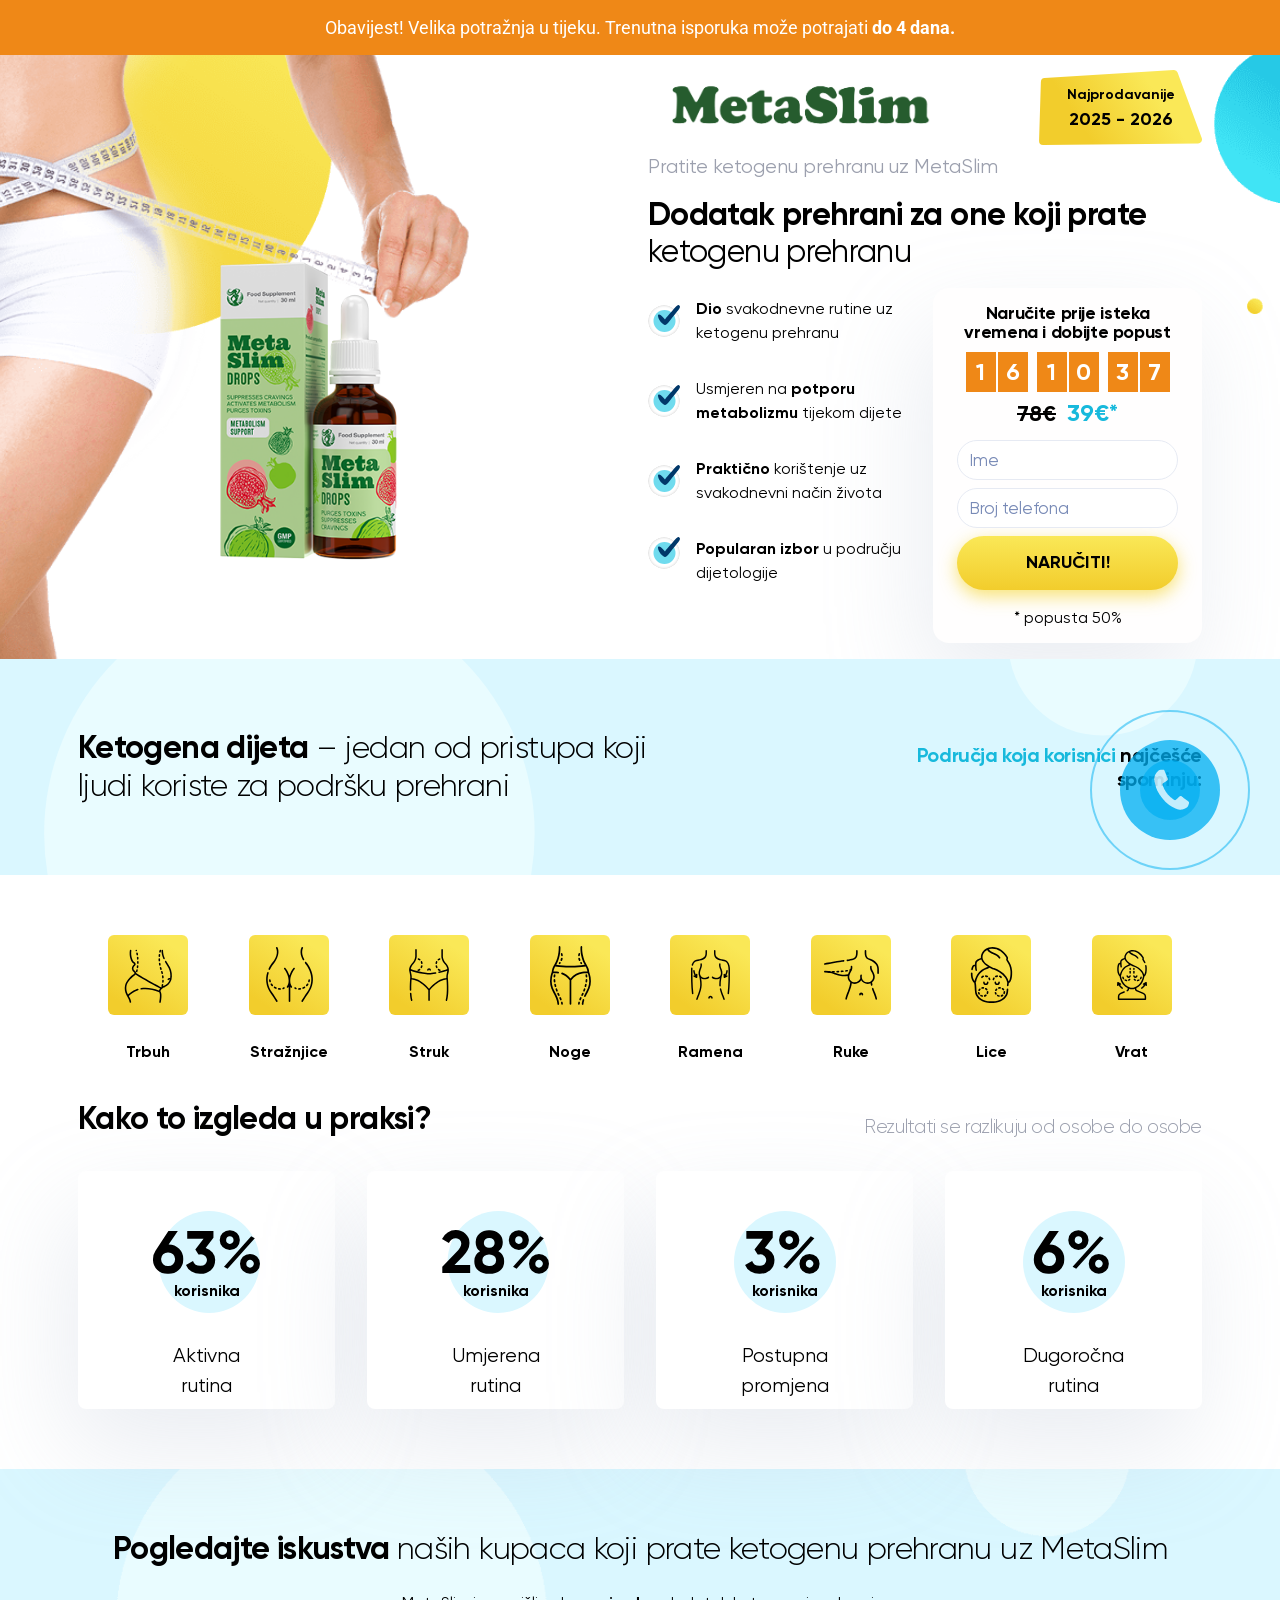
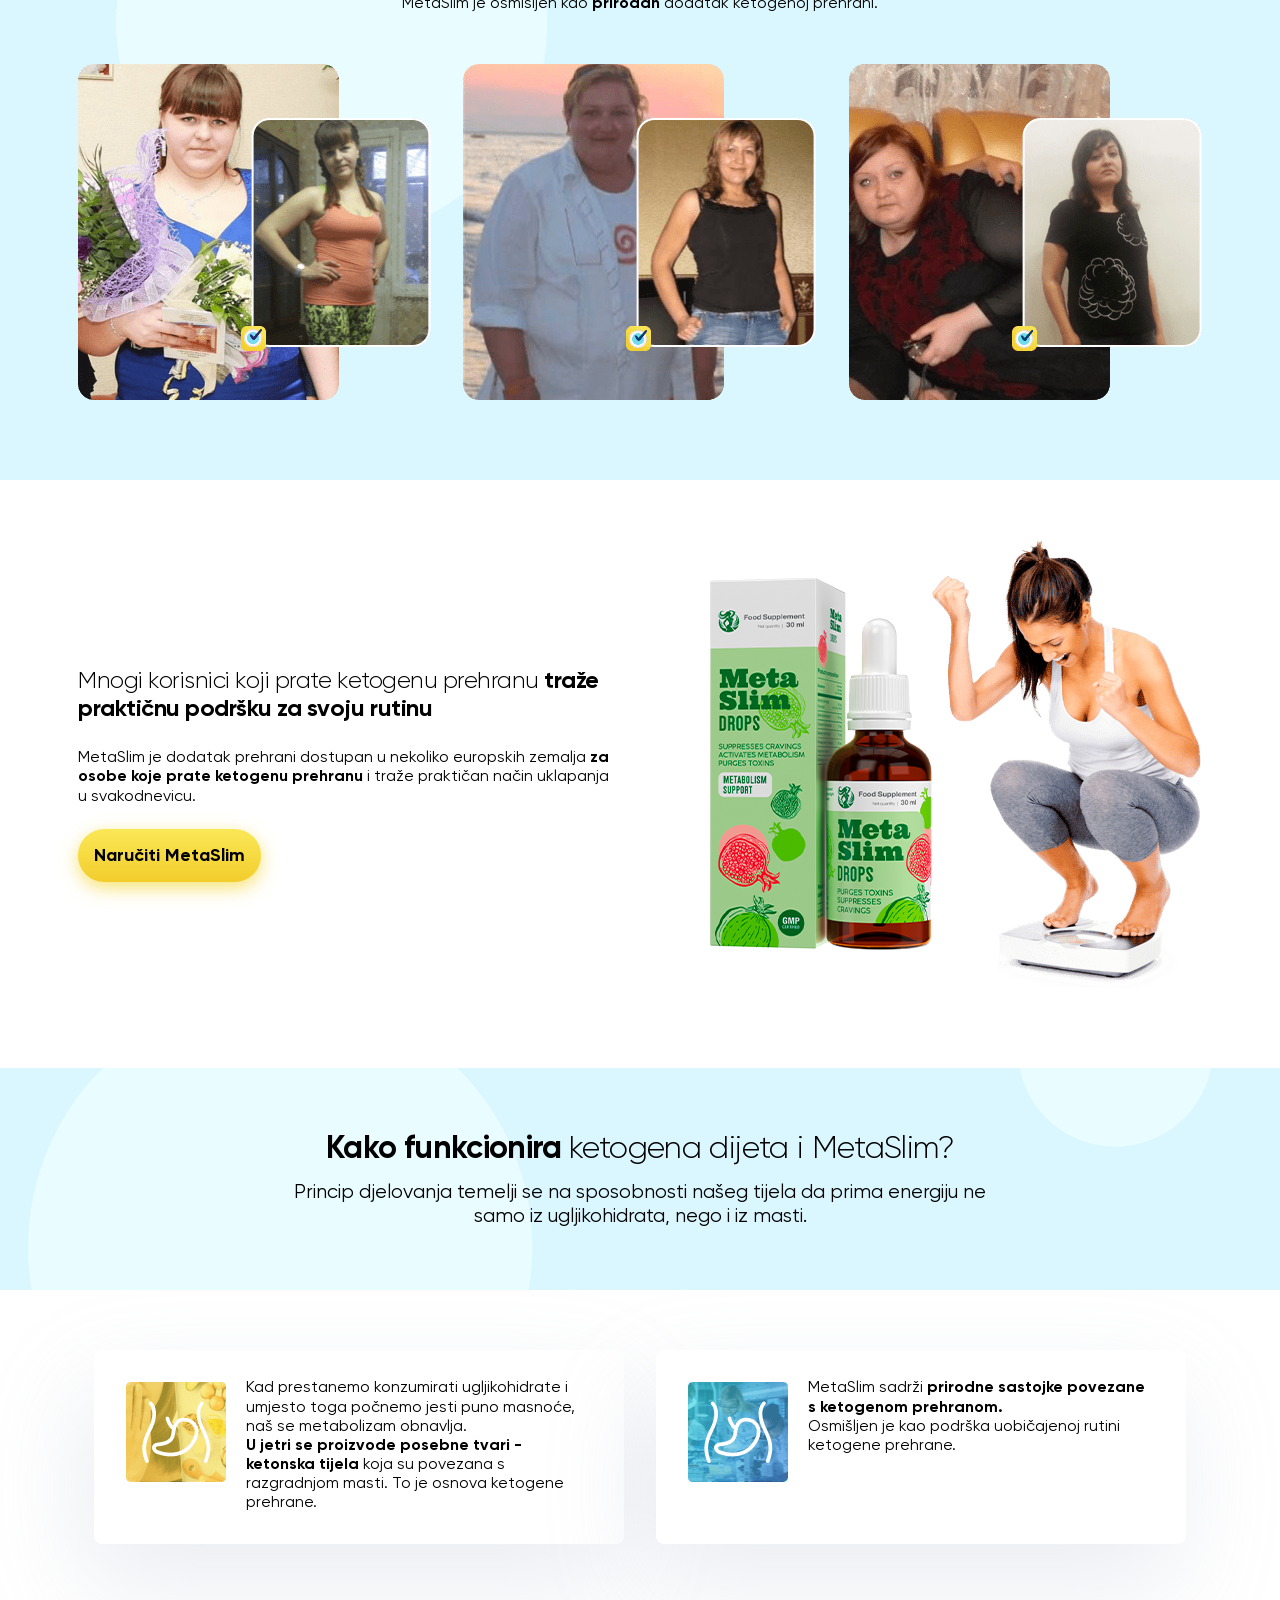
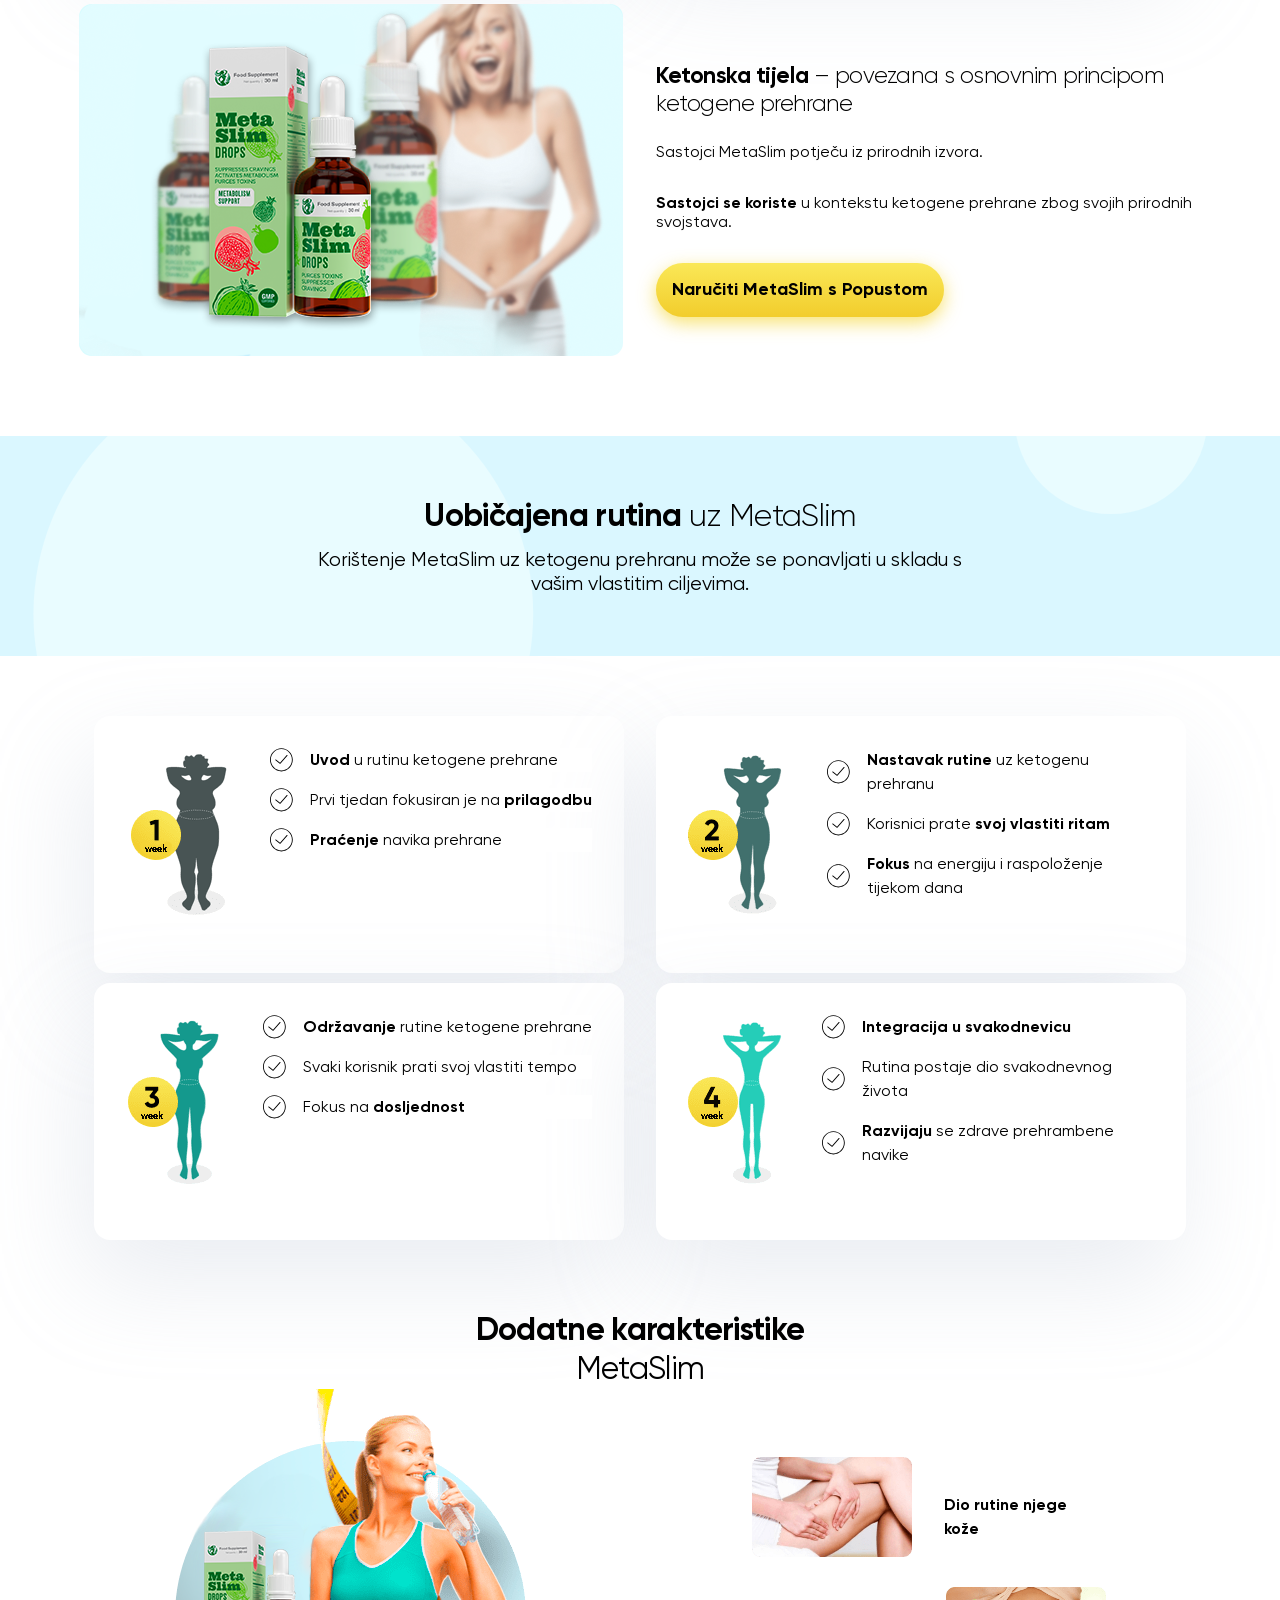
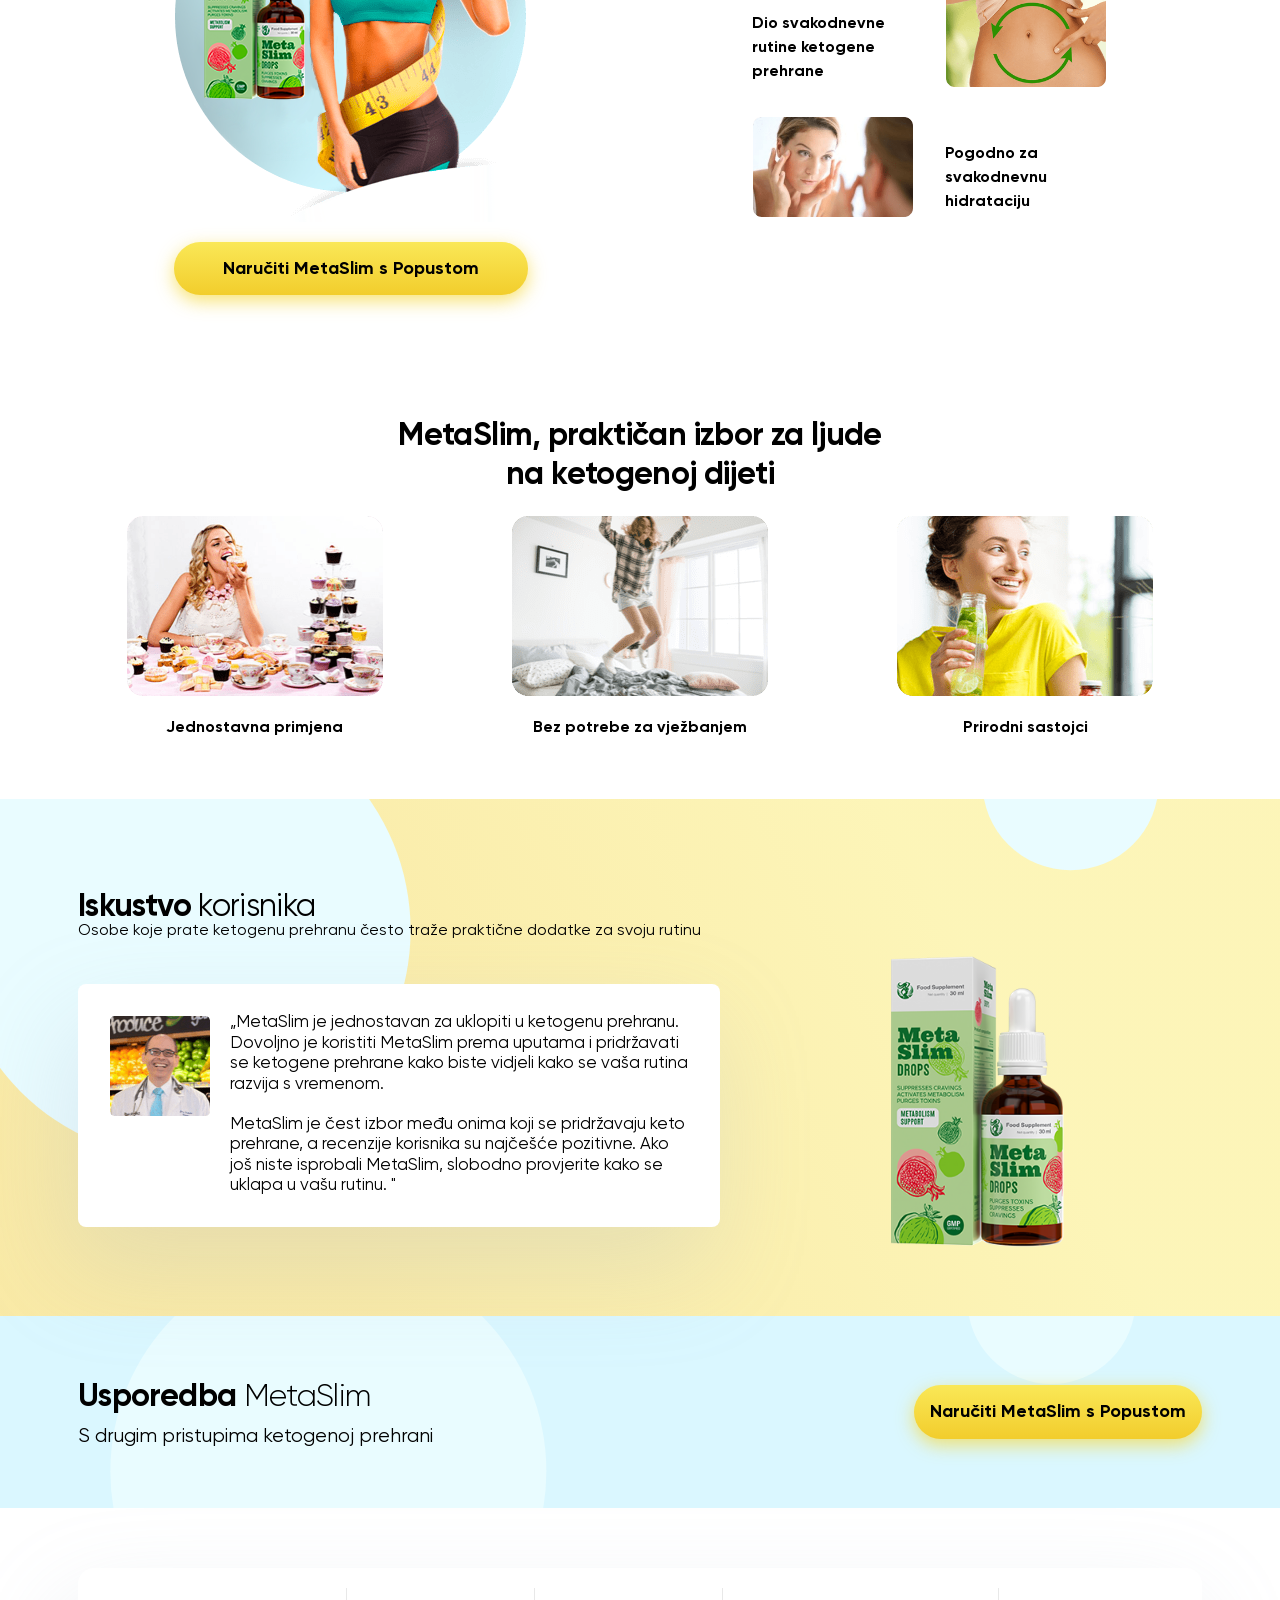
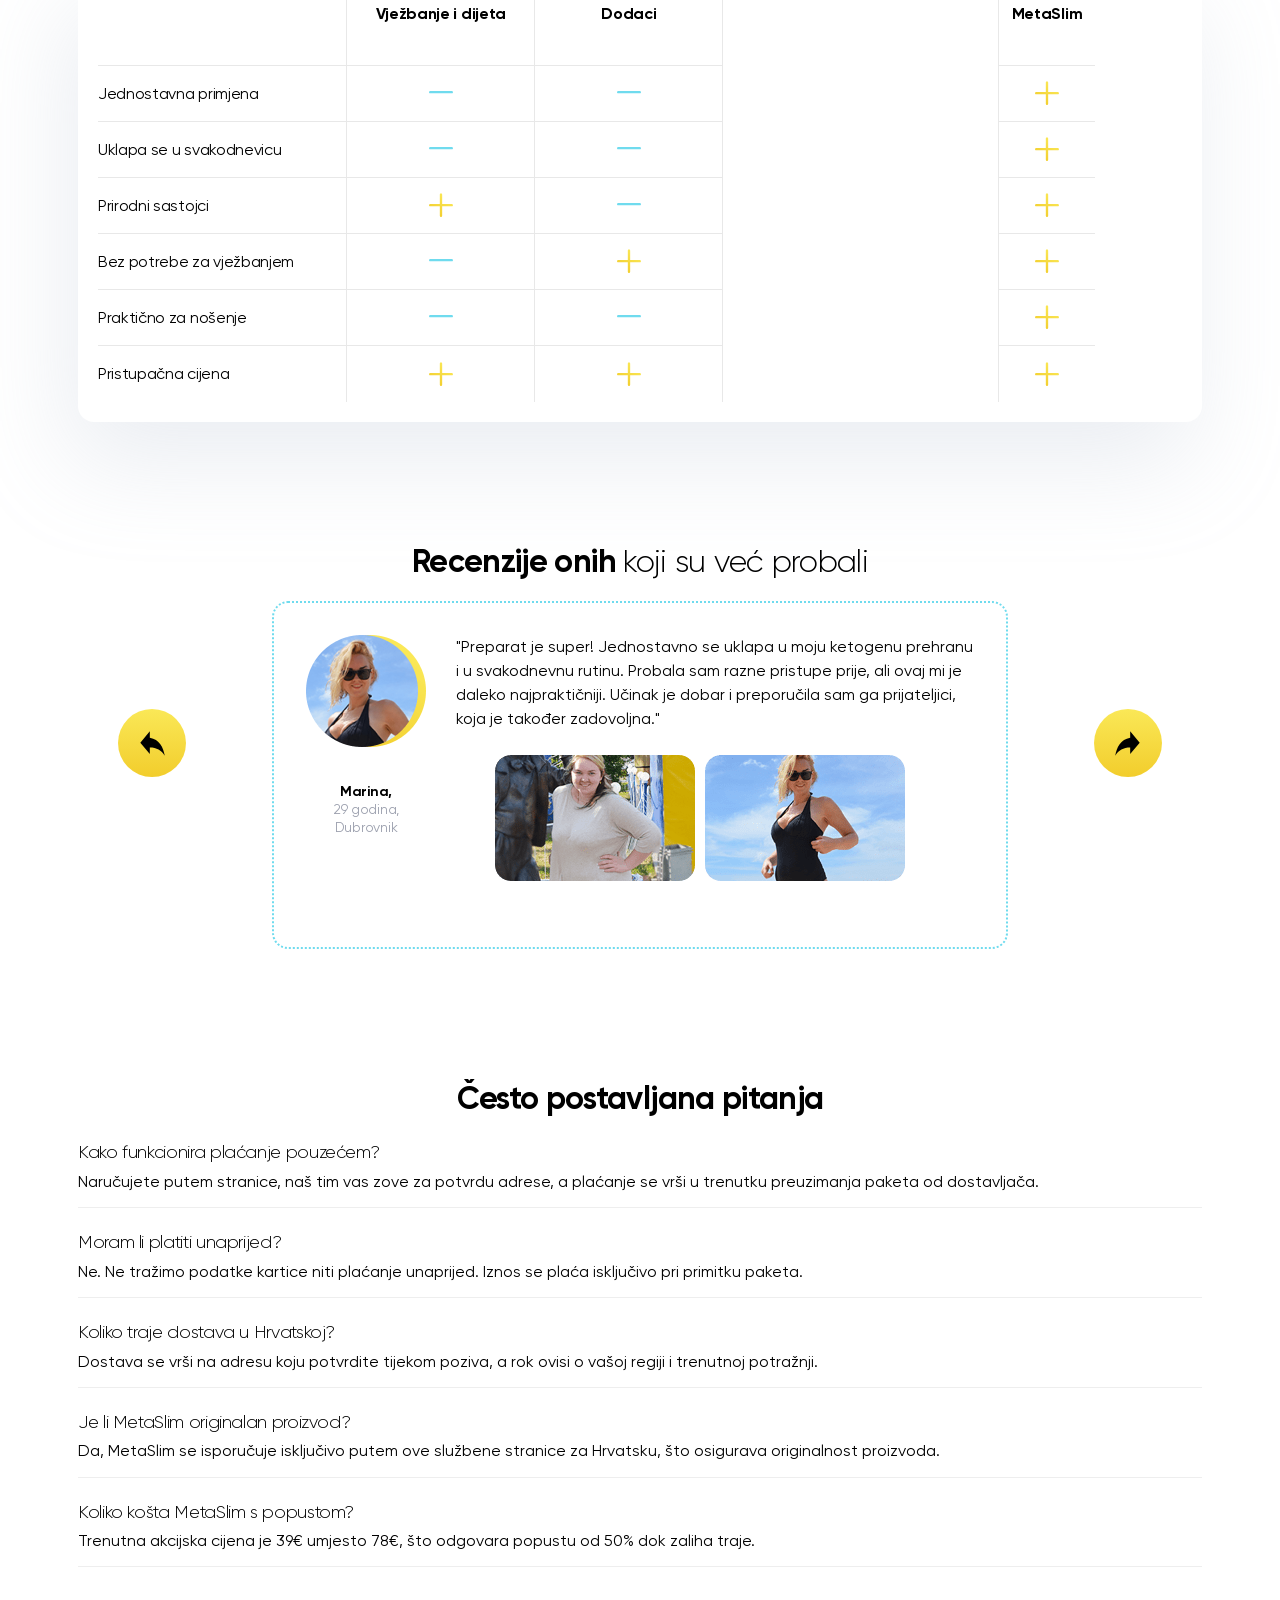
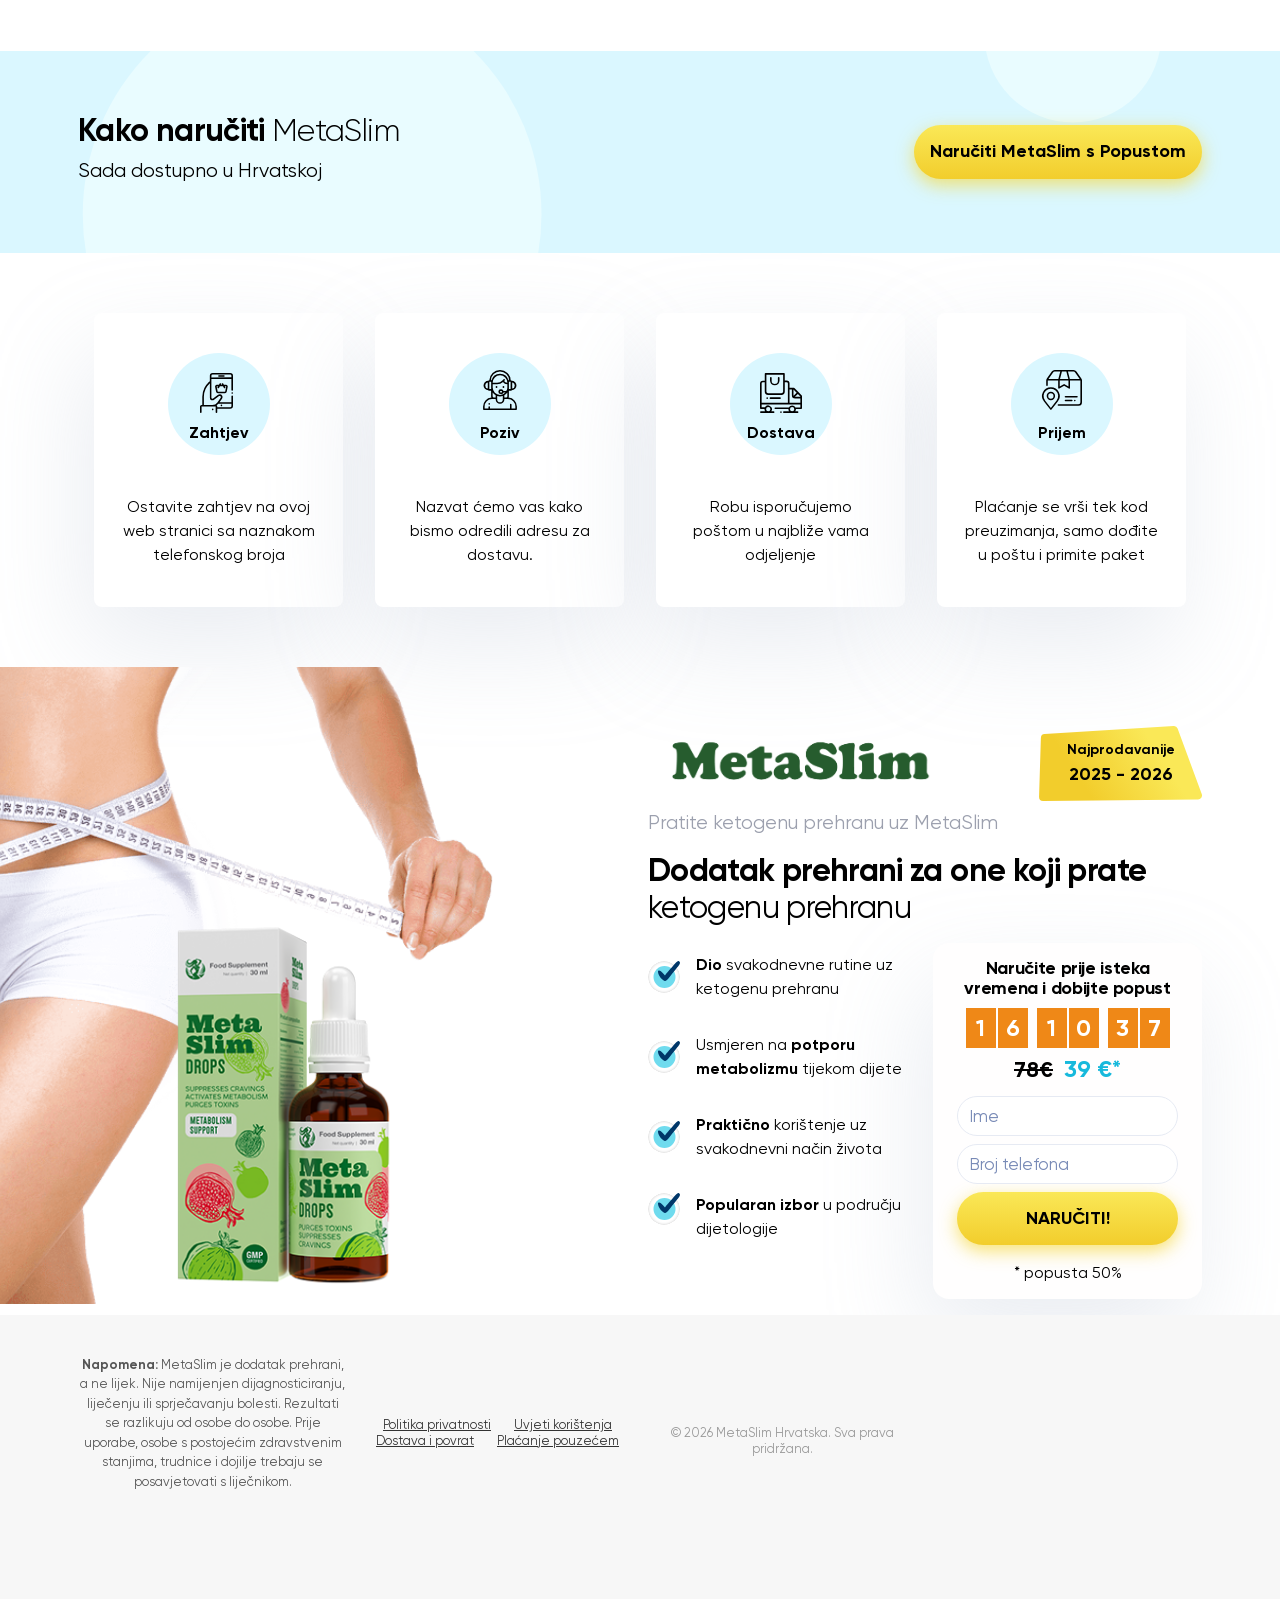
==== commit cca70fa1: "Update index.html" ====
--- a/index.html
+++ b/index.html
@@ -7,6 +7,7 @@
     <meta name="description" content="MetaSlim uz 50% popusta za Hrvatsku. Plaćanje tek pri preuzimanju paketa, bez kartice unaprijed. Naručite danas dok zaliha traje." />
     <meta name="keywords" content="metaslim hrvatska, metaslim cijena, metaslim narudžba, plaćanje pouzećem, ketogena prehrana dodatak" />
     <link rel="canonical" href="https://metaslim-hr.vercel.app/" />
+    <meta name="google-site-verification" content="OZ9y92gjrVGx7BCZrwjEiJqnUBSMea5Pd7iJuMbMOGk" />
 
     <meta property="og:type" content="product" />
     <meta property="og:title" content="MetaSlim Hrvatska - Dodatak za Ketogenu Prehranu" />
@@ -192,6 +193,18 @@
       ]
     }
     </script>
+    <script type="text/javascript">
+    (function(c,l,a,r,i,t,y){
+        c[a]=c[a]||function(){(c[a].q=c[a].q||[]).push(arguments)};
+        t=l.createElement(r);t.async=1;t.src="https://www.clarity.ms/tag/"+i;
+        y=l.getElementsByTagName(r)[0];y.parentNode.insertBefore(t,y);
+    })(window, document, "clarity", "script", "x8lns5r0dm");
+</script>
+
+<script defer
+  data-tag="CD3xmyG7K8yGqAJ6ekqoNb"
+  src="https://cdn.cckdl.com/js/base.min.js">
+</script>    
   </head>
   <body class="timer-different">
     <div class="top-banner">
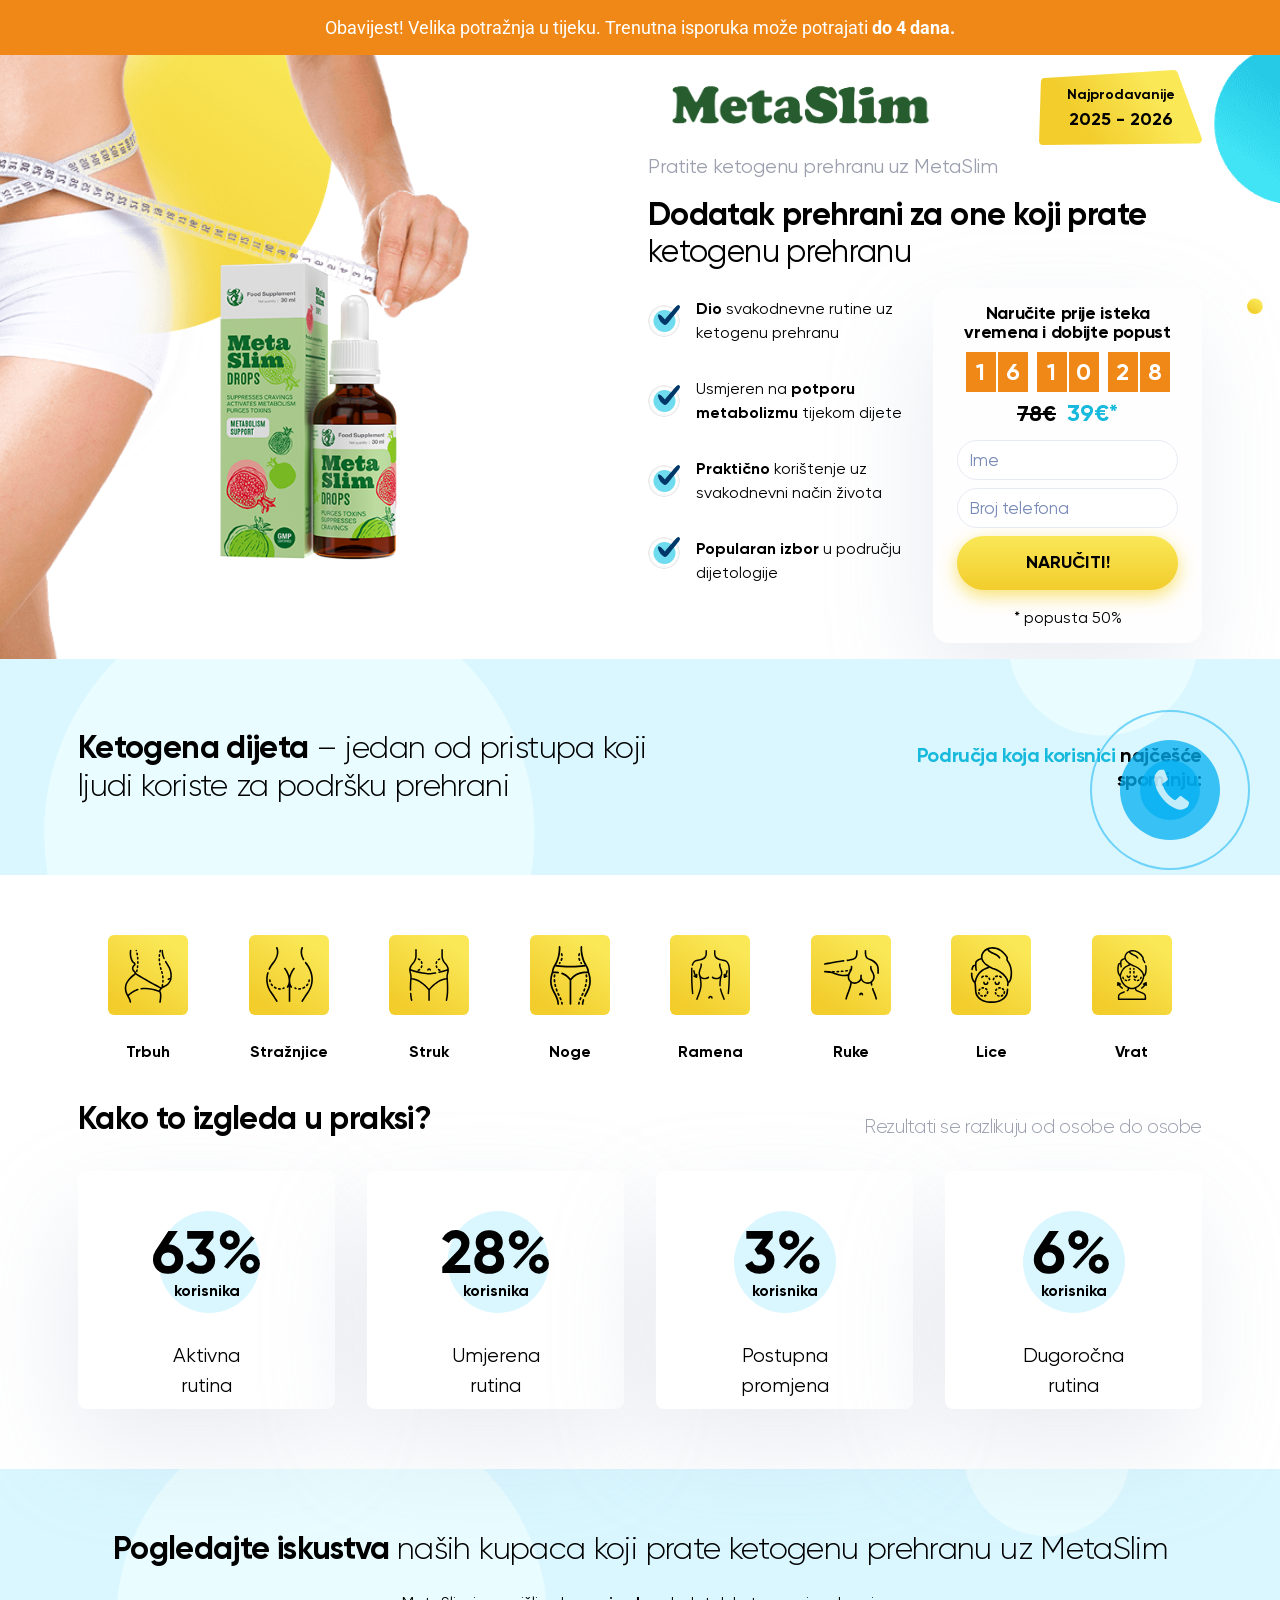
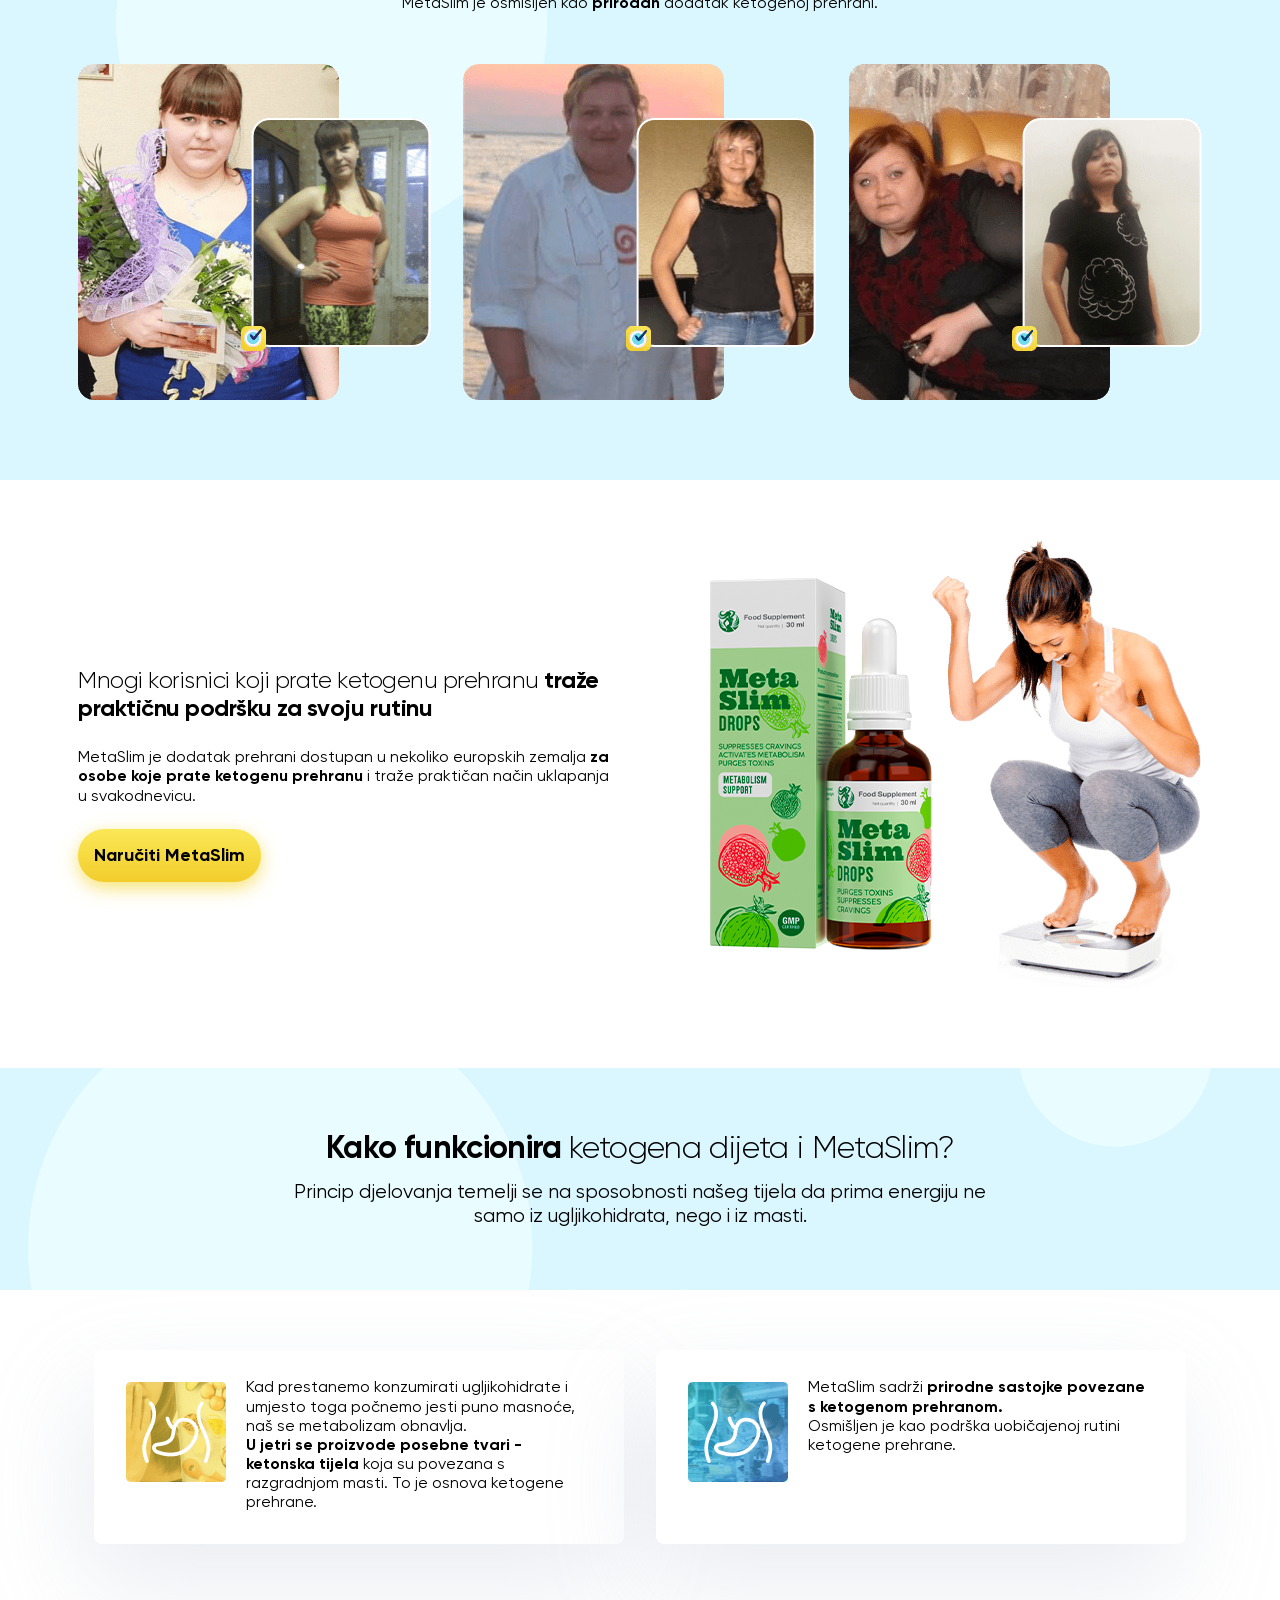
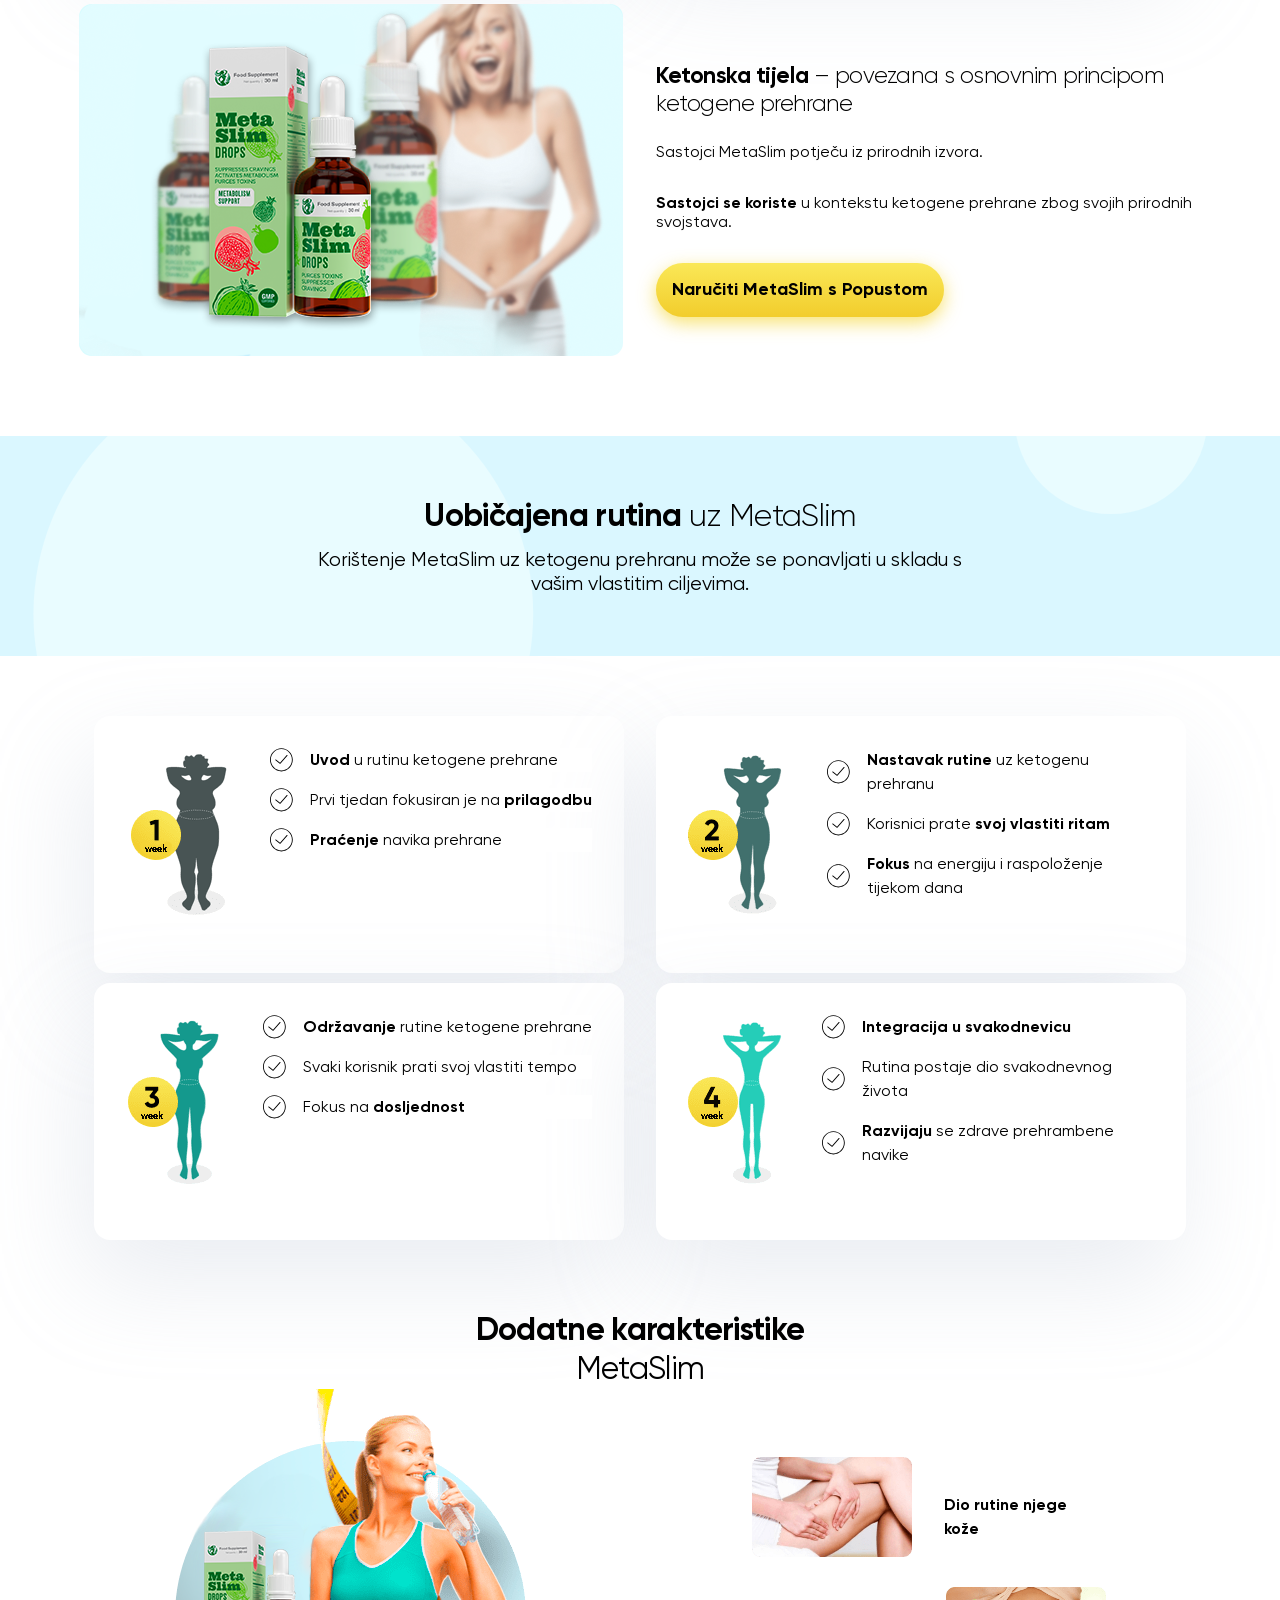
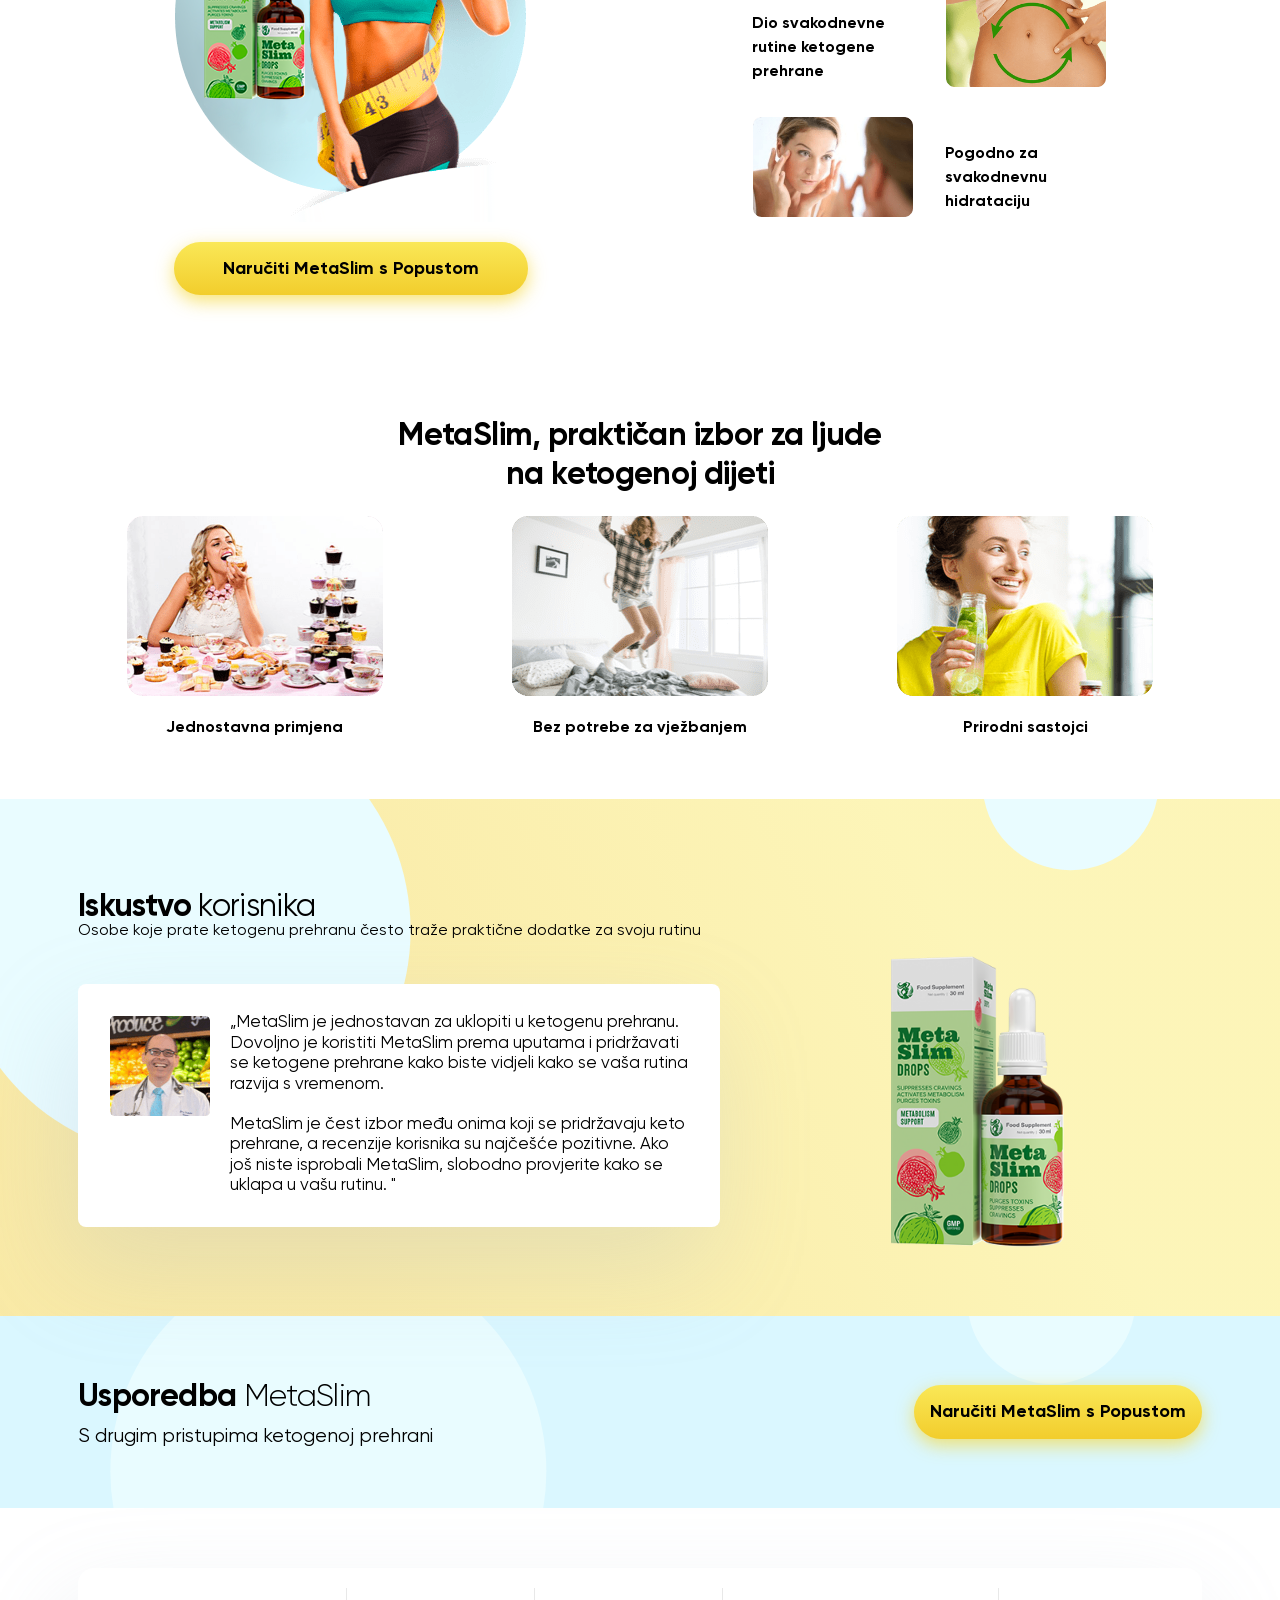
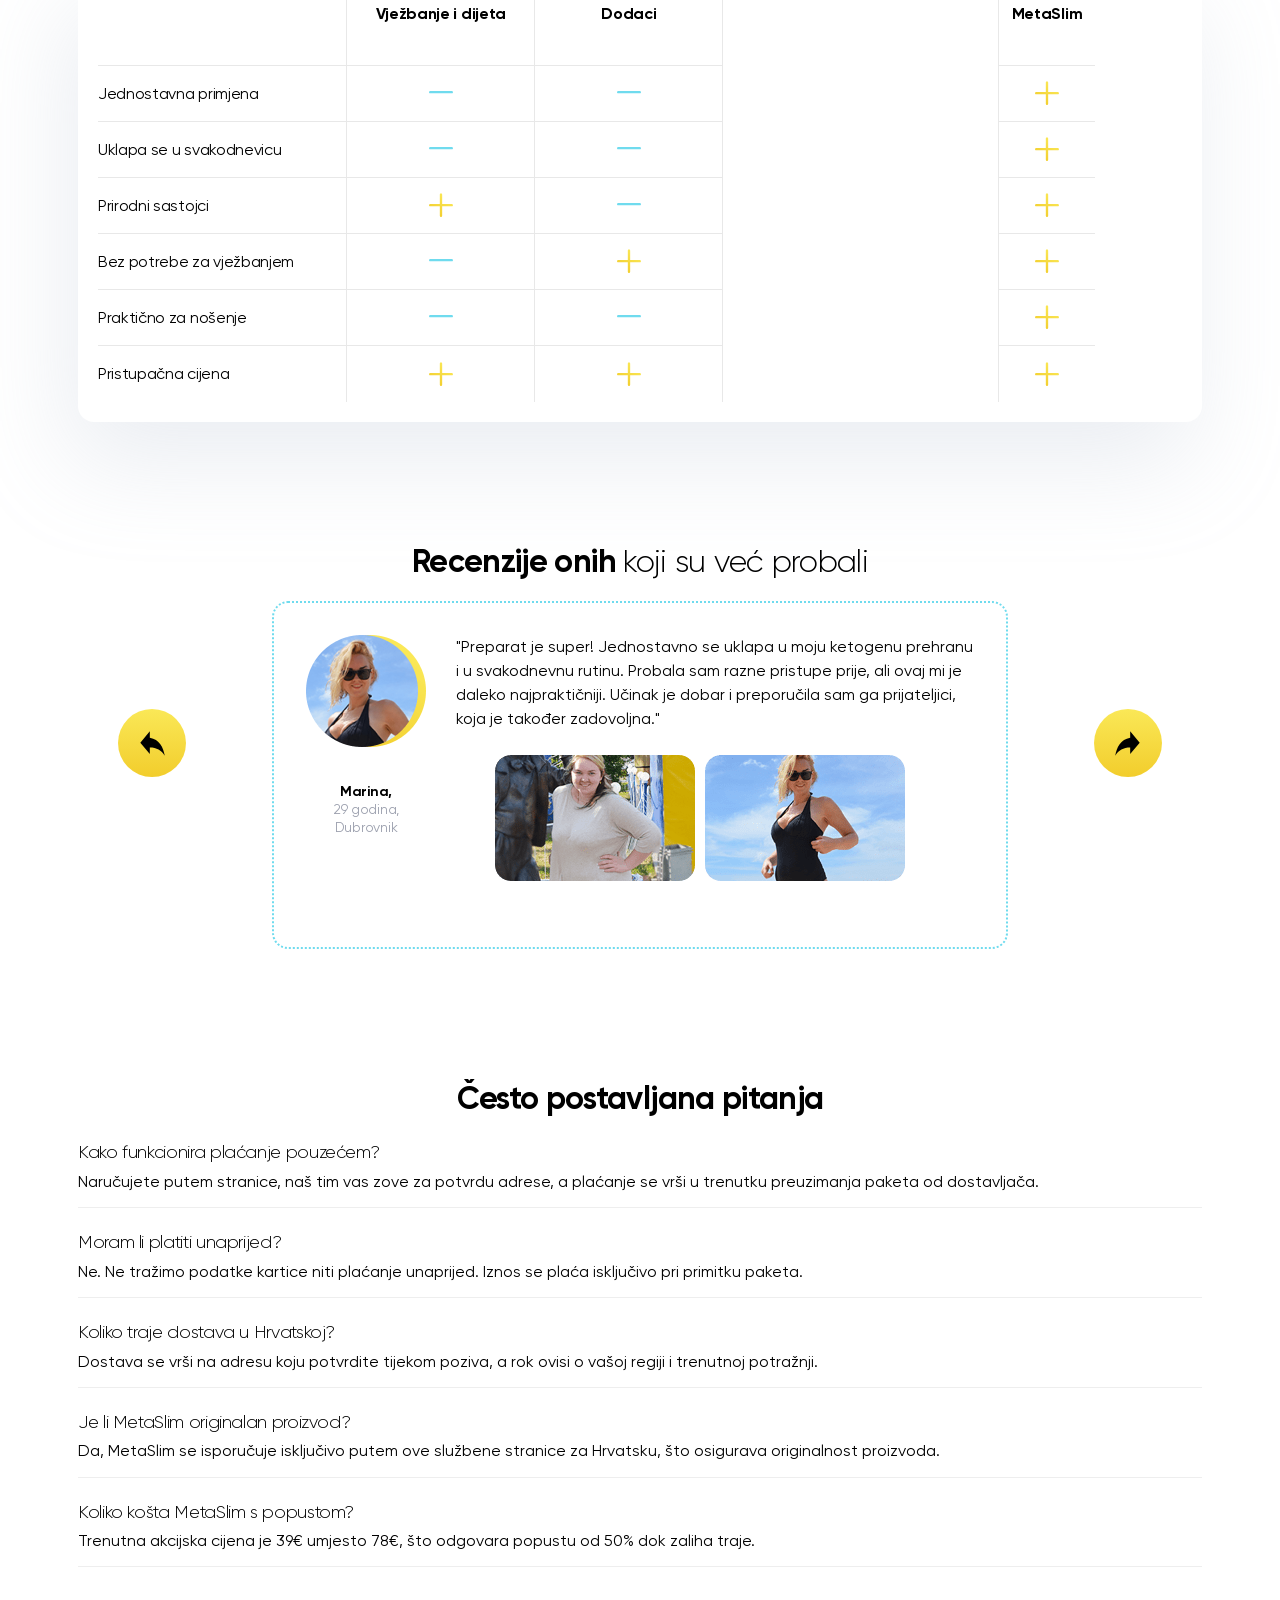
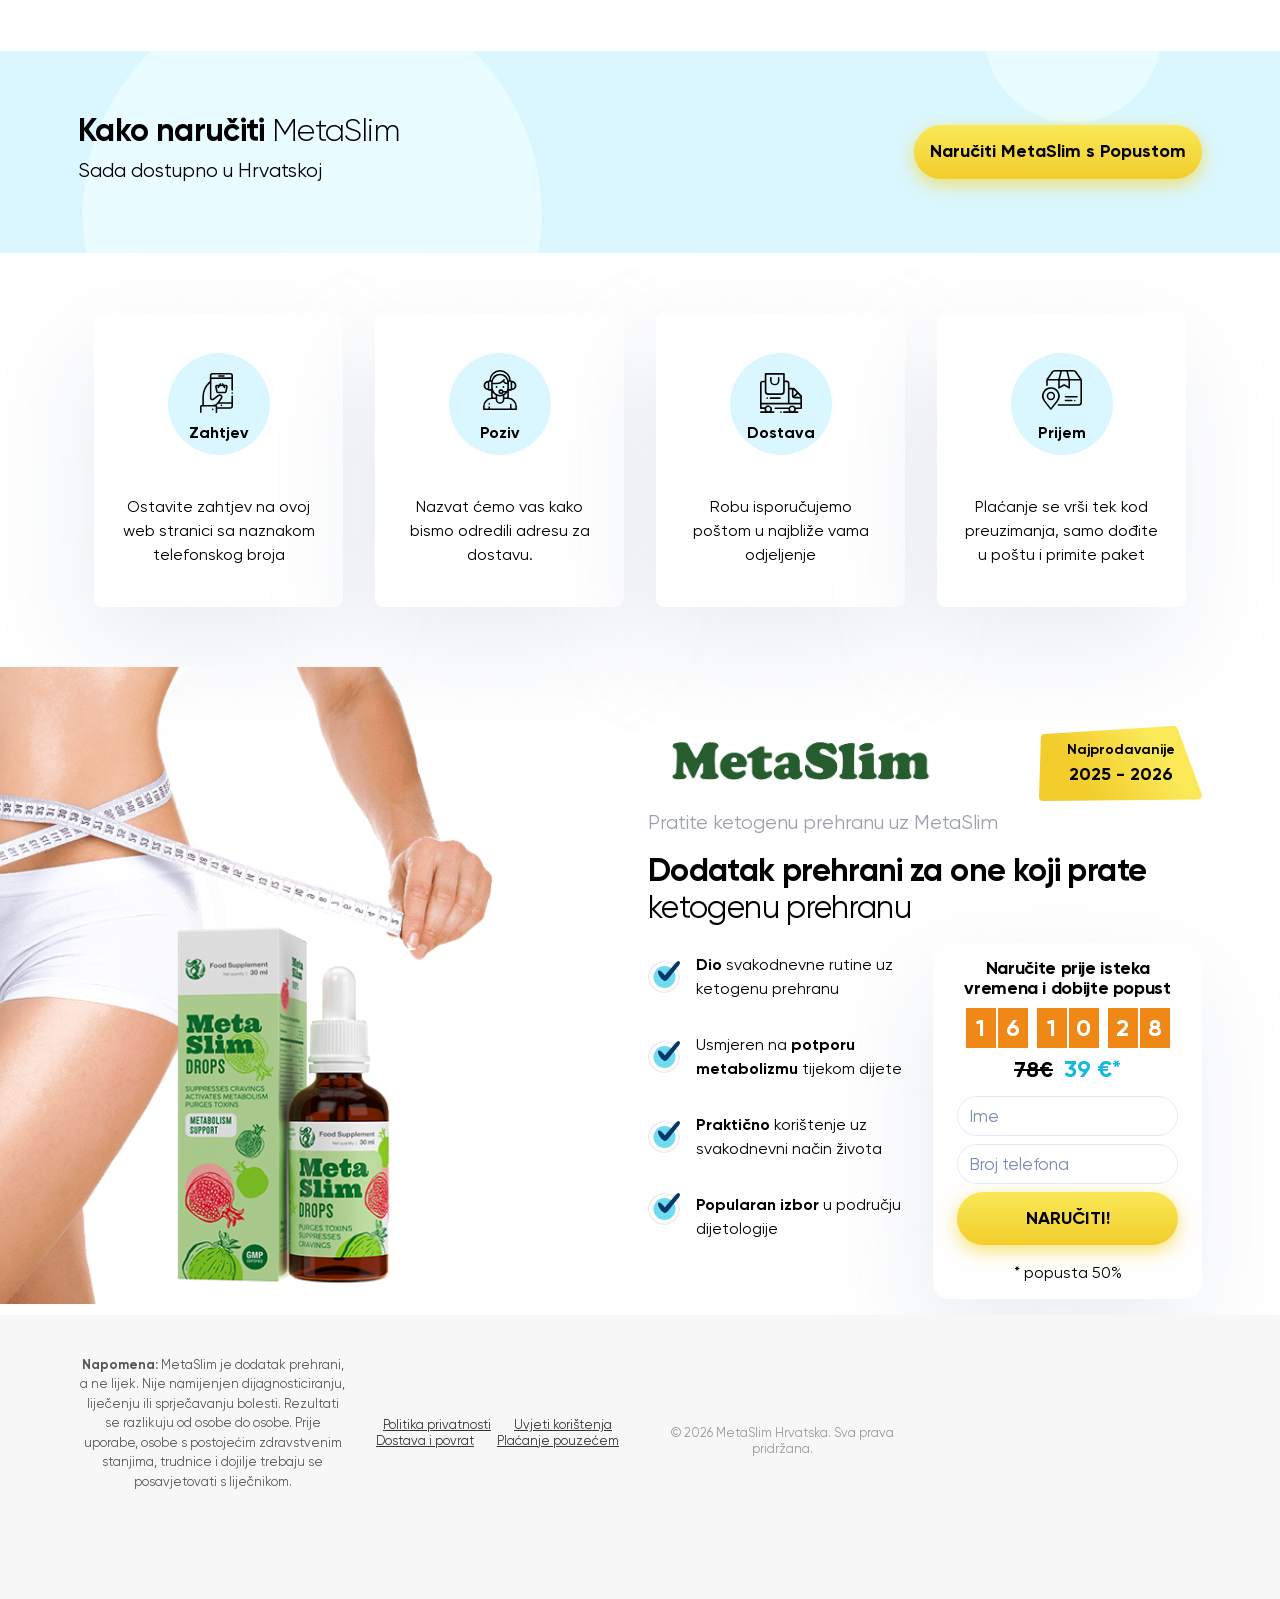
==== commit b5b5688a: "Update index.html" ====
--- a/index.html
+++ b/index.html
@@ -205,6 +205,16 @@
   data-tag="CD3xmyG7K8yGqAJ6ekqoNb"
   src="https://cdn.cckdl.com/js/base.min.js">
 </script>    
+
+    <!-- Google tag (gtag.js) -->
+<script async src="https://www.googletagmanager.com/gtag/js?id=AW-17946087726"></script>
+<script>
+  window.dataLayer = window.dataLayer || [];
+  function gtag(){dataLayer.push(arguments);}
+  gtag('js', new Date());
+
+  gtag('config', 'AW-17946087726');
+</script>
   </head>
   <body class="timer-different">
     <div class="top-banner">
